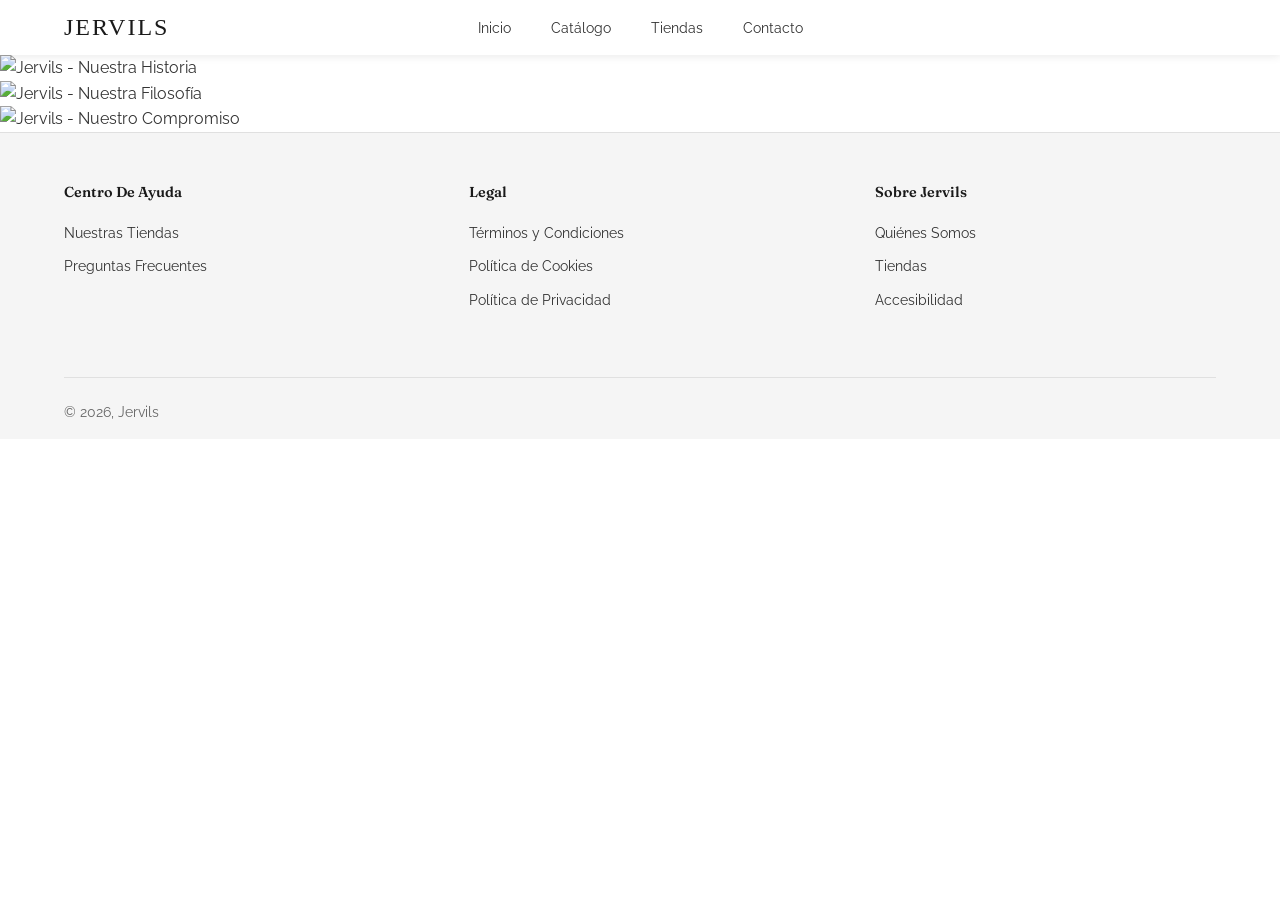
==== about.html @ b6478763 "Add files via upload" ====
<!DOCTYPE html>
<html lang="es">
<head>
    <meta charset="UTF-8">
    <meta name="viewport" content="width=device-width, initial-scale=1.0">
    <meta name="description" content="Conoce Jervils - Nuestra historia en imágenes">
    <title>Quiénes Somos | Jervils</title>
    
    <!-- Google Fonts -->
    <link rel="preconnect" href="https://fonts.googleapis.com">
    <link rel="preconnect" href="https://fonts.gstatic.com" crossorigin>
    <link href="https://fonts.googleapis.com/css2?family=Fraunces:ital,opsz,wght@0,9..144,100..900;1,9..144,100..900&family=Raleway:ital,wght@0,100..900;1,100..900&display=swap" rel="stylesheet">
    
    <!-- Font Awesome -->
    <link rel="stylesheet" href="https://cdnjs.cloudflare.com/ajax/libs/font-awesome/6.4.0/css/all.min.css">
    
    <!-- CSS -->
    <link rel="stylesheet" href="styles.css">
</head>
<body>
    <!-- HEADER -->
    <header class="header" id="header">
        <nav class="nav container">
            <div class="nav__logo">
                <a href="index.html">JERVILS</a>
            </div>

            <div class="nav__menu" id="nav-menu">
                <ul class="nav__list">
                    <li class="nav__item">
                        <a href="index.html" class="nav__link">Inicio</a>
                    </li>
                    <li class="nav__item">
                        <a href="catalogo.html" class="nav__link">Catálogo</a>
                    </li>
                    <li class="nav__item">
                        <a href="tiendas.html" class="nav__link">Tiendas</a>
                    </li>
                    <li class="nav__item">
                        <a href="index.html#contacto" class="nav__link">Contacto</a>
                    </li>
                </ul>
                
                <button class="nav__close" id="nav-close" aria-label="Cerrar menú">
                    <i class="fa-solid fa-x"></i>
                </button>
            </div>
            
            <button class="nav__toggle" id="nav-toggle" aria-label="Abrir menú">
               <i class="fa-solid fa-bars"></i>
            </button>
        </nav>
    </header>

    <main class="about-main">
    <!-- IMAGEN 1 -->
    <section class="about-image-section">
        <img src="images/CC1seccion1.png" alt="Jervils - Nuestra Historia" class="about-image">
    </section>

    <!-- IMAGEN 2 -->
    <section class="about-image-section">
        <img src="images/CC2seccion2.png" alt="Jervils - Nuestra Filosofía" class="about-image">
    </section>

    <!-- IMAGEN 3 -->
    <section class="about-image-section">
        <img src="images/CC3seccion3.png" alt="Jervils - Nuestro Compromiso" class="about-image">
    </section>
</main>

    <!-- FOOTER -->
    <footer class="footer">
        <div class="container">
            <div class="footer__content">
                <!-- Columna 1: Centro de Ayuda -->
                <nav class="footer__section" aria-label="Centro de Ayuda">
                    <h4 class="footer__title">Centro de Ayuda</h4>
                    <ul class="footer__links">
                        <li><a href="tiendas.html">Nuestras Tiendas</a></li>
                        <li><a href="faq.html">Preguntas Frecuentes</a></li>
                    </ul>
                </nav>
                
                <!-- Columna 2: Legal -->
                <nav class="footer__section" aria-label="Legal">
                    <h4 class="footer__title">Legal</h4>
                    <ul class="footer__links">
                        <li><a href="#">Términos y Condiciones</a></li>
                        <li><a href="#">Política de Cookies</a></li>
                        <li><a href="#">Política de Privacidad</a></li>
                    </ul>
                </nav>
                
                <!-- Columna 3: Sobre Jervils -->
                <nav class="footer__section" aria-label="Sobre Jervils">
                    <h4 class="footer__title">Sobre Jervils</h4>
                    <ul class="footer__links">
                        <li><a href="about.html">Quiénes Somos</a></li>
                        <li><a href="tiendas.html">Tiendas</a></li>
                        <li><a href="#">Accesibilidad</a></li>
                    </ul>
                </nav>
            </div>
            
            <!-- Footer Bottom -->
            <div class="footer__bottom">
                <div class="footer__bottom-right">
                    <p>&copy; <time datetime="2026">2026</time>, Jervils</p>
                </div>
            </div>
        </div>
    </footer>

    <a href="#header" class="scroll-top" id="scroll-top" aria-label="Volver arriba">
        <i class="fas fa-arrow-up"></i>
    </a>

    <script src="script.js"></script>
</body>
</html>
---- styles.css ----
/* ========== VARIABLES CSS ========== */
:root {
    /* Colores principales */
    --primary-color: #1a1a1a;
    --secondary-color: #2c5f7d;
    --accent-color: #d4a574;
    --text-color: #333333;
    --text-light: #666666;
    --bg-color: #ffffff;
    --bg-light: #f8f8f8;
    --border-color: #e0e0e0;
    
    /* Tipografía */
    --font-display: 'Fraunces', serif;
    --font-body: 'Raleway', sans-serif;
    
    /* Tamaños de fuente */
    --h1-size: 4rem;
    --h2-size: 2.5rem;
    --h3-size: 1.5rem;
    --normal-size: 1rem;
    --small-size: 0.875rem;
    
    /* Espaciados */
    --header-height: 55px;
    --section-padding: 5rem 0;
    
    /* Sombras */
    --shadow-sm: 0 2px 8px rgba(0, 0, 0, 0.08);
    --shadow-md: 0 4px 20px rgba(0, 0, 0, 0.12);
    --shadow-lg: 0 8px 30px rgba(0, 0, 0, 0.15);
    
    /* Transiciones */
    --transition: all 0.3s ease;
}

/* ========== RESET & BASE ========== */
/* ========== CONFIGURACIÓN DE FUENTES ========== */

/* Configuración base para texto del cuerpo - Raleway */
body {
    font-family: "Raleway", sans-serif;
    font-optical-sizing: auto;
    font-weight: 400;
    font-style: normal;
}

/* Configuración para títulos - Fraunces */
h1, h2, h3, h4, h5, h6,
.hero__title,
.section__title,
.product__name,
.footer__title,
.stores-new__title {
    font-family: "Fraunces", serif;
    font-optical-sizing: auto;
    font-weight: 600;
    font-style: normal;
    font-variation-settings:
        "SOFT" 0,
        "WONK" 0;
}

.nav__link {
    font-family: "Raleway", sans-serif !important;
    font-weight: 500;
}

/* Excepción: Logo mantiene fuente original */
.nav__logo,
.nav__logo a {
    font-family: 'Crimson Pro', serif !important;
}

* {
    margin: 0;
    padding: 0;
    box-sizing: border-box;
}

html {
    scroll-behavior: smooth;
}

body {
    font-family: var(--font-body);
    font-size: var(--normal-size);
    color: var(--text-color);
    background-color: var(--bg-color);
    line-height: 1.6;
}

a {
    text-decoration: none;
    color: inherit;
}

img {
    max-width: 100%;
    height: auto;
    display: block;
}

ul {
    list-style: none;
}

/* ========== UTILITIES ========== */
.container {
    max-width: 1200px;
    margin: 0 auto;
    padding: 0 1.5rem;
}

.section__header {
    text-align: center;
    margin-bottom: 3rem;
}

.section__title {
    font-family: var(--font-display);
    font-size: var(--h2-size);
    font-weight: 600;
    color: var(--primary-color);
    margin-bottom: 1rem;
    letter-spacing: 1px;
}

.section__subtitle {
    font-size: 1.1rem;
    color: var(--text-light);
    font-weight: 300;
}

/* ========== HEADER ========== */
.header {
    position: relative;
    top: 0;
    left: 0;
    width: 100%;
    background-color: rgba(255, 255, 255, 0.98);
    backdrop-filter: blur(10px);
    box-shadow: var(--shadow-sm);
    z-index: 100;
    transition: var(--transition);
    height: 55px;
}

.nav {
    height: 55px;
    display: grid;  /* CAMBIA de flex a grid */
    grid-template-columns: 1fr auto 1fr;  /* AGREGA ESTO */
    align-items: center;
}

.nav__logo a {
    font-family: var(--font-display);
    font-size: 1.5rem;  /* REDUCE el tamaño */
    font-weight: 400;  /* CAMBIA de 700 a 400 (más delgado) */
    color: var(--primary-color);
    letter-spacing: 2px;  /* REDUCE de 3px a 2px */
    transition: var(--transition);
}

.nav__logo a:hover {
    color: var(--secondary-color);
}

.nav__list {
    display: flex;
    gap: 2.5rem;  /* O 2rem para más compacto */
    align-items: center;
    justify-content: center;  /* AGREGA ESTO */
}

.nav__link {
    font-family: 'Helvetica Neue', Arial, sans-serif;  /* Fuente similar a FARM Rio */
    font-size: 0.9rem;
    font-weight: 400;  /* CAMBIA de 500 a 400 */
    color: var(--text-color);
    text-transform: none;  /* ELIMINA las mayúsculas */
    letter-spacing: 0;  /* ELIMINA el espaciado */
    transition: var(--transition);
    position: relative;
}

.nav__link::after {
    content: '';
    position: absolute;
    bottom: -5px;
    left: 0;
    width: 0;
    height: 2px;
    background-color: var(--secondary-color);
    transition: var(--transition);
}

.nav__link:hover {
    color: var(--secondary-color);
}

.nav__link:hover::after {
    width: 100%;
}

.nav__toggle,
.nav__close {
    display: none;
    font-size: 1.5rem;
    cursor: pointer;
    color: var(--primary-color);
}

/* ========== HERO SECTIONS ========== */
.hero {
    position: relative;
    min-height: 800px;
    display: flex;
    align-items: center;
    justify-content: center;
    overflow: hidden;
}

/* Imagen de fondo */
.hero__image {
    position: absolute;
    top: 0;
    left: 0;
    width: 100%;
    height: 100%;
    object-fit: cover; /* Sirve para cubrir todo el contenedor, se adapata a cualquier tipo de pantalla*/
}

/* Overlay oscuro sobre la imagen--eliminado */

.hero__container {
    position: relative;
    z-index: 2;
}

.hero__content {
    text-align: center;
    color: white;
    max-width: 700px;
    margin: 0 auto;
}

.hero__title {
    font-family: var(--font-display);
    font-size: var(--h1-size);
    font-weight: 700;
    margin-bottom: 1.5rem;
    line-height: 1.2;
    letter-spacing: 2px;
    animation: fadeInUp 0.8s ease;
}

.hero__description {
    font-size: 1.25rem;
    margin-bottom: 2.5rem;
    line-height: 1.8;
    font-weight: 300;
    animation: fadeInUp 0.8s ease 0.2s both;
}

.hero__button {
    display: inline-block;
    padding: 1rem 3rem;
    background-color: white;
    color: var(--primary-color);
    border-radius: 50px;
    font-weight: 600;
    text-transform: uppercase;
    letter-spacing: 1px;
    transition: var(--transition);
    animation: fadeInUp 0.8s ease 0.4s both;
}

.hero__button:hover {
    background-color: var(--accent-color);
    color: white;
    transform: translateY(-3px);
    box-shadow: var(--shadow-lg);
}

/* ========== HERO SECTION CON 3 COLUMNAS ========== */
.hero-columns {
    padding: 3rem 0;
    background-color: var(--bg-light);
}

.hero-columns__container {
    display: grid;
    grid-template-columns: repeat(3, 1fr);
    gap: 1rem;
    max-width: 100%;
    padding: 0 1rem;
    margin: 0 auto;
}

.hero-columns__item {
    position: relative;
    height: 500px;
    overflow: hidden;
    border-radius: 0;
    cursor: pointer;
    transition: var(--transition);
}

.hero-columns__item:hover {
    transform: translateY(-5px);
    box-shadow: var(--shadow-lg);
}

.hero-columns__bg {
    width: 100%;
    height: 100%;
    object-fit: cover;
    transition: transform 0.5s ease;
}

.hero-columns__item:hover .hero-columns__bg {
    transform: scale(1.05);
}

.hero-columns__overlay {
    position: absolute;
    top: 0;
    left: 0;
    right: 0;
    bottom: 0;
    background: rgba(0, 0, 0, 0.3);
    transition: var(--transition);
}

.hero-columns__item:hover .hero-columns__overlay {
    background: rgba(0, 0, 0, 0.4);
}

.hero-columns__content {
    position: absolute;
    bottom: 2rem;
    left: 2rem;
    right: 2rem;
    z-index: 2;
    text-align: left;
}

.hero-columns__title {
    font-family: var(--font-display);
    font-size: 2.5rem;
    font-weight: 600;
    color: white;
    margin-bottom: 1.5rem;
    line-height: 1.2;
    text-shadow: 0 2px 10px rgba(0, 0, 0, 0.3);
}

.hero-columns__button {
    display: inline-block;
    padding: 0.75rem 2rem;
    background-color: white;
    color: var(--primary-color);
    border: none;
    border-radius: 0;
    font-weight: 600;
    font-size: 0.9rem;
    text-transform: capitalize;
    transition: var(--transition);
}

.hero-columns__button:hover {
    background-color: var(--accent-color);
    color: white;
}

/* Responsive para Hero Columns */
@media screen and (max-width: 968px) {
    .hero-columns__container {
        grid-template-columns: 1fr;
        gap: 1.5rem;
    }
    
    .hero-columns__item {
        height: 400px;
    }
    
    .hero-columns__title {
        font-size: 2rem;
    }
}
/* ========== CATÁLOGO ========== */
.catalog {
    padding-top: 3rem;
    background-color: var(--bg-light);
}
.catalog .container {
    max-width: 100%;  /* AGREGA ESTO */
    padding: 0 1rem 1rem;  /* AGREGA ESTO - ajusta el margen lateral */
}
.catalog__grid {
    display: grid;
    grid-template-columns: repeat(4, 1fr);
    gap: 1rem;  /* Espacio entre productos - ajusta según necesites */
    max-width: none;  /* Sin límite de ancho */
    margin: 0 auto;
}

.product__card {
    background-color: white;
    border-radius: 8px;
    overflow: hidden;
    transition: var(--transition);
    cursor: pointer;
}

.product__card:hover {
    transform: translateY(-10px);
    box-shadow: var(--shadow-lg);
}

.product__image {
    width: 100%;
    height: auto;
    min-height: 480px;
    overflow: hidden;
    position: relative;
    background-color: var(--bg-light);
}


.product__image img {
    width: 100%;
    height: 100%;
    object-fit: cover;
    transition: var(--transition);
}

.product__card:hover .product__image img {
    transform: scale(1.1);
}

.product__info {
    padding: 1.5rem;
    text-align: center;
    background-color: white;  /* AGREGA ESTO */
}

.product__name {
    font-family: var(--font-display);
    font-size: var(--h3-size);
    font-weight: 600;
    margin-bottom: 0.5rem;
    color: var(--primary-color);
}

.product__price {
    font-size: 1.1rem;
    font-weight: 600;
    color: var(--secondary-color);
}

/* ========== TIENDAS ========== */
.stores {
    padding: var(--section-padding);
    background-color: white;
}

.stores__content {
    display: grid;
    grid-template-columns: 1fr 1fr;
    gap: 3rem;
    align-items: start;
}

.stores__info {
    display: flex;
    flex-direction: column;
    gap: 2rem;
}

.store__card {
    display: flex;
    gap: 1.5rem;
    padding: 2rem;
    background-color: var(--bg-light);
    border-radius: 12px;
    transition: var(--transition);
}

.store__card:hover {
    box-shadow: var(--shadow-md);
    transform: translateX(5px);
}

.store__icon {
    flex-shrink: 0;
    width: 50px;
    height: 50px;
    background-color: var(--secondary-color);
    color: white;
    border-radius: 50%;
    display: flex;
    align-items: center;
    justify-content: center;
    font-size: 1.5rem;
}

.store__details {
    flex: 1;
}

.store__name {
    font-family: var(--font-display);
    font-size: 1.4rem;
    font-weight: 600;
    margin-bottom: 1rem;
    color: var(--primary-color);
}

.store__address {
    margin-bottom: 1rem;
    color: var(--text-light);
    line-height: 1.8;
}

.store__hours {
    color: var(--text-color);
    line-height: 1.8;
}

.store__hours strong {
    color: var(--primary-color);
}

.stores__map {
    position: sticky;
    top: 100px;
}

.map {
    width: 100%;
    height: 500px;
    border-radius: 12px;
    overflow: hidden;
    box-shadow: var(--shadow-md);
}

.map__placeholder {
    width: 100%;
    height: 100%;
    background-color: var(--bg-light);
    display: flex;
    flex-direction: column;
    align-items: center;
    justify-content: center;
    color: var(--text-light);
    gap: 1rem;
}

.map__placeholder i {
    font-size: 4rem;
    opacity: 0.3;
}

/* ========== CONTACTO ========== */
.contact {
    padding: 4rem 0;
    background-color: white;
    border-top: 1px solid #e0e0e0;
}

.contact__simple {
    display: flex;
    justify-content: space-between;
    align-items: center;
    gap: 3rem;
}

.contact__info h2 {
    font-family: var(--font-display);
    font-size: 2rem;
    margin-bottom: 0.5rem;
    color: var(--primary-color);
}

.contact__info p {
    color: var(--text-light);
    font-size: 1rem;
}

.contact__actions {
    display: flex;
    gap: 1rem;
}

.contact__link {
    display: inline-flex;
    align-items: center;
    gap: 0.5rem;
    padding: 0.75rem 1.5rem;
    background-color: white;
    color: var(--primary-color);
    border: 2px solid var(--primary-color);
    border-radius: 4px;
    font-weight: 600;
    font-size: 0.9rem;
    transition: var(--transition);
}

.contact__link:hover {
    background-color: var(--primary-color);
    color: white;
}

.contact__link i {
    font-size: 1.1rem;
}

@media screen and (max-width: 968px) {
    .contact__simple {
        flex-direction: column;
        text-align: center;
    }
    
    .contact__actions {
        flex-direction: column;
        width: 100%;
    }
    
    .contact__link {
        width: 100%;
        justify-content: center;
    }
}

/* ========== FOOTER ========== */
.footer {
    background-color: #f5f5f5;
    color: var(--text-color);
    padding: 3rem 0 1rem;
    border-top: 1px solid #e0e0e0;
}

.footer__content {
    display: grid;
    grid-template-columns: repeat(3, 1fr);
    gap: 4rem;
    margin-bottom: 2rem;
    padding-bottom: 2rem;
}

.footer__title {
    font-size: 0.9rem;
    font-weight: 600;
    margin-bottom: 1rem;
    color: var(--primary-color);
    text-transform: capitalize;
}

.footer__links {
    display: flex;
    flex-direction: column;
    gap: 0.5rem;
}

.footer__links a {
    color: var(--text-color);
    font-size: 0.9rem;
    transition: var(--transition);
}

.footer__links a:hover {
    color: var(--secondary-color);
}

/* Sección destacada */
.footer__highlight {
    display: flex;
    align-items: flex-start;
    gap: 1rem;
}

.footer__badge {
    flex-shrink: 0;
    width: 50px;
    height: 50px;
    background-color: white;
    border: 2px solid var(--primary-color);
    border-radius: 50%;
    display: flex;
    align-items: center;
    justify-content: center;
    font-size: 1.5rem;
    color: var(--primary-color);
}

.footer__highlight-text {
    font-size: 0.85rem;
    line-height: 1.6;
}

.footer__highlight-text strong {
    display: block;
    margin-bottom: 0.25rem;
    color: var(--primary-color);
}

.footer__highlight-text a {
    color: var(--text-color);
    text-decoration: underline;
    transition: var(--transition);
}

.footer__highlight-text a:hover {
    color: var(--secondary-color);
}

/* Redes sociales */
.footer__social {
    display: flex;
    gap: 0.75rem;
}

.footer__social-link {
    width: 35px;
    height: 35px;
    background-color: white;
    border: 1px solid #e0e0e0;
    border-radius: 50%;
    display: flex;
    align-items: center;
    justify-content: center;
    transition: var(--transition);
    color: var(--text-color);
}

.footer__social-link:hover {
    background-color: var(--primary-color);
    color: white;
    border-color: var(--primary-color);
}

.footer__social-link i {
    font-size: 1rem;
}

/* Footer bottom */
.footer__bottom {
    display: flex;
    justify-content: space-between;
    align-items: center;
    padding-top: 1.5rem;
    border-top: 1px solid #e0e0e0;
    font-size: 0.85rem;
    color: var(--text-light);
}

.footer__bottom-left {
    display: flex;
    gap: 1.5rem;
}

.footer__bottom-left a {
    color: var(--text-light);
    transition: var(--transition);
}

.footer__bottom-left a:hover {
    color: var(--primary-color);
}

.footer__bottom-right p {
    margin: 0;
}

/* Responsive Footer */
@media screen and (max-width: 968px) {
    .footer__content {
        grid-template-columns: repeat(2, 1fr);
        gap: 2rem;
    }
    
    .footer__bottom {
        flex-direction: column;
        gap: 1rem;
        text-align: center;
    }
    
    .footer__bottom-left {
        flex-direction: column;
        gap: 0.5rem;
    }
}

@media screen and (max-width: 576px) {
    .footer__content {
        grid-template-columns: 1fr;
    }
}

/* ========== SCROLL TO TOP ========== */
.scroll-top {
    position: fixed;
    bottom: 2rem;
    right: 2rem;
    width: 50px;
    height: 50px;
    background-color: var(--secondary-color);
    color: white;
    border-radius: 50%;
    display: flex;
    align-items: center;
    justify-content: center;
    box-shadow: var(--shadow-md);
    opacity: 0;
    visibility: hidden;
    transition: var(--transition);
    z-index: 999;
}

.scroll-top.show {
    opacity: 1;
    visibility: visible;
}

.scroll-top:hover {
    background-color: var(--accent-color);
    transform: translateY(-5px);
}

/* ========== ANIMACIONES ========== */
@keyframes fadeInUp {
    from {
        opacity: 0;
        transform: translateY(30px);
    }
    to {
        opacity: 1;
        transform: translateY(0);
    }
}

/* ========== RESPONSIVE ========== */
@media screen and (max-width: 968px) {
    :root {
        --h1-size: 3rem;
        --h2-size: 2rem;
    }
    
    .nav {
        display: flex;
        justify-content: space-between;
        align-items: center;
    }
    
    .nav__menu {
        position: fixed;
        top: 0;
        right: -100%;
        width: 70%;
        height: 100vh;
        background-color: white;
        padding: 4rem 2rem;
        transition: var(--transition);
        box-shadow: var(--shadow-lg);
        z-index: 99999;
    }
    
    .nav__menu.show-menu {
        right: 0;
    }
    
    .nav__list {
        flex-direction: column;
        gap: 2rem;
        position: static;
        transform: none;
        left: auto;
        justify-content: flex-start;
    }
    
    /* BOTONES DEL MENÚ */
    .nav__toggle,
    .nav__close {
        display: flex;
        align-items: center;
        justify-content: center;
        background: none;
        border: none;
        cursor: pointer;
        width: 44px;
        height: 44px;
        padding: 0;
        color: var(--primary-color);
        font-size: 1.3rem;
        transition: var(--transition);
    }
    
    .nav__toggle {
        z-index: 100000;
    }
    
    /* Ocultar hamburguesa cuando menú abierto */
    .nav__toggle.hide {
        opacity: 0;
        visibility: hidden;
        pointer-events: none;
    }
    
    /* X oculta por defecto */
    .nav__close {
        position: fixed;
        top: 5.5px;
        right: 1.5rem;
        z-index: 100001;
        opacity: 0;
        visibility: hidden;
        pointer-events: none;
        transition: opacity 0.3s ease, visibility 0.3s ease;
    }
    
    /* Mostrar X solo cuando menú abierto */
    .nav__menu.show-menu .nav__close {
        opacity: 1;
        visibility: visible;
        pointer-events: auto;
    }
    
    .nav__toggle:hover,
    .nav__close:hover {
        color: var(--secondary-color);
    }
    
    .stores__content {
        grid-template-columns: 1fr;
    }
    
    .stores__map {
        position: static;
    }
    
    .footer__content {
        grid-template-columns: 1fr;
        gap: 2rem;
    }
}

@media screen and (max-width: 576px) {
    :root {
        --h1-size: 2.5rem;
        --h2-size: 1.75rem;
    }
    
    .hero {
        min-height: 500px;
    }
    
    .catalog__grid {
        grid-template-columns: 1fr;
    }
    
    .contact__methods {
        flex-direction: column;
    }
    
    .contact__button {
        width: 100%;
        justify-content: center;
    }
}
    /* Responsive para catálogo 4 columnas */
@media screen and (max-width: 968px) and (min-width: 577px) {
    .catalog__grid {
        grid-template-columns: repeat(2, 1fr);
    }
}

@media screen and (max-width: 1200px) and (min-width: 969px) {
    .catalog__grid {
        grid-template-columns: repeat(3, 1fr);
    }
}   
/* ========== PÁGINA DE TIENDAS ========== */
.hero-tiendas {
    position: relative;
    min-height: 400px;
    display: flex;
    align-items: center;
    justify-content: center;
}

.hero-tiendas .hero__gradient {
    position: absolute;
    top: 0;
    left: 0;
    width: 100%;
    height: 100%;
    background: linear-gradient(135deg, #2c5f7d 0%, #1a1a1a 100%);
    z-index: 0;
}

.hero-tiendas .hero__container {
    position: relative;
    z-index: 1;
}

.hero-tiendas .hero__content {
    text-align: center;
    color: white;
}

.stores-page {  
    padding: 5rem 0;
}

.stores-page .stores__content {
    gap: 4rem;
}

.store__actions {
    display: flex;
    gap: 1rem;
    margin-top: 1.5rem;
}

.store__button {
    display: inline-flex;
    align-items: center;
    gap: 0.5rem;
    padding: 0.75rem 1.5rem;
    background-color: var(--secondary-color);
    color: white;
    border-radius: 4px;
    font-weight: 500;
    font-size: 0.9rem;
    transition: var(--transition);
}

.store__button:hover {
    background-color: var(--primary-color);
    transform: translateY(-2px);
}

.store__button i {
    font-size: 1.1rem;
}
/* ========== PÁGINA DE CATÁLOGO - FILTROS CORREGIDOS ========== */

.catalog-page {
    padding: 0rem;
}

/* Filtros avanzados */
.catalog__filters-advanced {
    display: flex;
    align-items: center;
    gap: 0;
    padding: 1rem;
    margin-left: 8rem;
}

.filters__label {
    font-weight: 400;
    color: var(--text-color);
    font-size: 0.95rem;
    margin-right: 1.5rem;
}

.filter__group {
    position: relative;
}

.filter__dropdown {
    display: flex;
    align-items: center;
    gap: 0.5rem;
    padding: 0.75rem 1.5rem;
    background-color: white;
    border: 1px solid var(--border-color);
    border-radius: 4px; /* CAMBIADO: Todos tienen border-radius */
    cursor: pointer;
    font-size: 0.9rem;
    color: var(--text-color);
    transition: var(--transition);
    min-width: auto;
    justify-content: space-between;
    font-weight: 400;
    white-space: nowrap;
}

/* Separación entre filtros */
.filter__group + .filter__group {
    margin-left: 1rem; /* Espaciado entre el filtro de Talla y Ordenar por */
}

.filter__dropdown:hover {
    background-color: var(--bg-light);
}

.filter__dropdown.active {
    background-color: white;
    border-color: var(--secondary-color); /* AÑADIDO: Indicador visual cuando está activo */
}

.filter__dropdown i {
    font-size: 0.75rem;
    transition: var(--transition);
    color: var(--text-light);
}

.filter__dropdown.active i {
    transform: rotate(180deg);
}

.filter__dropdown-menu {
    position: absolute;
    top: calc(100% + 5px);
    left: 0;
    background-color: white;
    border: 1px solid var(--border-color);
    border-radius: 4px;
    box-shadow: var(--shadow-md);
    padding: 0.75rem;
    min-width: 180px;
    display: none;
    flex-direction: column;
    gap: 0.5rem;
    z-index: 100;
}

.filter__dropdown.active + .filter__dropdown-menu {
    display: flex;
}

.filter__dropdown-menu label {
    display: flex;
    align-items: center;
    gap: 0.5rem;
    padding: 0.5rem;
    cursor: pointer;
    transition: var(--transition);
    border-radius: 4px;
    font-size: 0.9rem;
}

.filter__dropdown-menu label:hover {
    background-color: var(--bg-light);
}

.filter__dropdown-menu input[type="checkbox"],
.filter__dropdown-menu input[type="radio"] {
    cursor: pointer;
    width: 16px;
    height: 16px;
}

.product__card.hide {
    display: none;
}

/* Responsive filtros avanzados */
@media screen and (max-width: 968px) {
    .catalog__filters-advanced {
        flex-wrap: wrap;
        gap: 1rem;
        margin-left: 1rem; /* REDUCIDO: margen más razonable en tablet */
    }
    
    /* Ya no necesitamos estas reglas porque todos los filtros tienen border completo */
    .filter__group + .filter__group {
        margin-left: 0; /* Resetear el margen en móvil */
    }
}

@media screen and (max-width: 576px) {
    .catalog__filters-advanced {
        flex-direction: column;
        align-items: stretch;
        gap: 0.5rem;
        margin-left: 0; /* ELIMINADO: sin margen en móvil */
        padding: 1rem 1rem;
    }
    
    .filters__label {
        text-align: center;
        margin-right: 0;
        margin-bottom: 0.5rem;
    }
    
    .filter__dropdown-menu {
        width: 100%;
    }
}
/* ========== PÁGINA DE TIENDAS - DISEÑO FINAL CORREGIDO ========== */

.container_2Columns {
    margin: 0 auto;
    padding: 0 1.5rem;
}

.stores-new {
    padding: 2rem 0;
    background-color: var(--bg-light);
}

/* Título que abarca todo el ancho - FUERA del grid */
.stores-new__title {
    font-family: var(--font-display);
    font-size: 2.5rem;
    font-weight: 600;
    color: var(--primary-color);
    margin-bottom: 2rem;
    letter-spacing: 1px;
}

/* Grid de 2 columnas - Ambas empiezan a la misma altura */
.stores-new__grid {
    display: grid;
    grid-template-columns: 1fr 1fr;
    gap: 4rem;
    align-items: start; /* Importante: ambas empiezan arriba */
}

/* ===== COLUMNA IZQUIERDA ===== */
.stores-new__left {
    /* Sin sticky - estático */
    display: flex;
    flex-direction: column;
    gap: 2rem;
}

/* ========== INFORMACIÓN DIRECTA ========== */

.store-info-direct {
    background-color: white;
    border-radius: 8px;
    box-shadow: var(--shadow-md);
    padding: 2rem;
}

.store-info__header {
    display: flex;
    align-items: center;
    gap: 1rem;
    margin-bottom: 2rem;
    padding-bottom: 1.5rem;
    border-bottom: 2px solid var(--border-color);
}

.store-info__header i {
    font-size: 1.5rem;
    color: var(--secondary-color);
    flex-shrink: 0;
}

.store-info__header h3 {
    font-family: var(--font-display);
    font-size: 1.75rem;
    font-weight: 600;
    color: var(--primary-color);
    margin: 0;
    flex-shrink: 0;
}

.store-info__row {
    margin-bottom: 0;
}

.store-info__column {
    display: flex;
    flex-direction: column;
}

.store-info__label {
    font-family: var(--font-body);
    font-size: 0.9rem;
    font-weight: 600;
    color: var(--secondary-color);
    text-transform: uppercase;
    letter-spacing: 0.5px;
    margin-bottom: 0.75rem;
}

.store-info__address {
    font-style: normal;
    font-size: 1rem;
    line-height: 1.8;
    color: var(--text-color);
    margin: 0;
}

/* ========== MAPA ========== */

.store-map {
    margin: 0;
}

.store-map__container {
    width: 100%;
    height: 300px;
    border-radius: 8px;
    overflow: hidden;
    margin-bottom: 1rem;
    box-shadow: var(--shadow-md);
}

.store-map__container iframe {
    width: 100%;
    height: 100%;
    border: none;
}

.store-map__directions {
    display: inline-flex;
    align-items: center;
    gap: 0.5rem;
    padding: 0.75rem 1.5rem;
    background-color: white;
    border: 2px solid var(--secondary-color);
    color: var(--secondary-color);
    border-radius: 50px;
    font-weight: 500;
    transition: var(--transition);
}

.store-map__directions:hover {
    background-color: var(--secondary-color);
    color: white;
    transform: translateY(-2px);
}

/* ===== COLUMNA DERECHA ===== */
.stores-new__right {
    /* Sin sticky - estático */
    /* Altura automática para igualar con la izquierda */
}

.stores-new__image-container {
    position: relative;
    border-radius: 12px;
    overflow: hidden;
    box-shadow: var(--shadow-lg);
    /* CLAVE: Calcula la altura total de la columna izquierda */
    /* Tarjeta blanca + gap + mapa = altura aprox */
    height: 100%;
    min-height: 600px; /* Ajusta según necesites */
}

.stores-new__image {
    width: 100%;
    height: 100%;
    object-fit: cover;
    transition: transform 0.5s ease;
}

.stores-new__image-container:hover .stores-new__image {
    transform: scale(1.05);
}

.stores-new__image-overlay {
    position: absolute;
    bottom: 0;
    left: 0;
    right: 0;
    background: linear-gradient(to top, rgba(0,0,0,0.7) 0%, transparent 100%);
    padding: 2.5rem;
    opacity: 1;
    transition: var(--transition);
}

.stores-new__image-text h3 {
    font-family: var(--font-display);
    font-size: 2rem;
    font-weight: 600;
    color: white;
    margin-bottom: 0.5rem;
}

.stores-new__image-text p {
    color: rgba(255, 255, 255, 0.9);
    font-size: 1.1rem;
}

/* ========== RESPONSIVE ========== */

/* Tablet */
@media screen and (max-width: 968px) {
    .stores-new__grid {
        grid-template-columns: 1fr;
        gap: 3rem;
    }

    .stores-new__title {
        font-size: 2rem;
    }

    .stores-new__image-container {
        height: 400px;
        min-height: auto;
    }
}

/* Móvil */
@media screen and (max-width: 576px) {
    .stores-new {
        padding: 3rem 0;
    }

    .stores-new__title {
        font-size: 1.75rem;
        margin-bottom: 1.5rem;
    }

    .store-info-direct {
        padding: 1.5rem;
    }

    .store-info__header {
        flex-direction: row;
        align-items: center;
        gap: 0.75rem;
        margin-bottom: 1.5rem;
        padding-bottom: 1rem;
    }

    .store-info__header i {
        font-size: 1.25rem;
    }

    .store-info__header h3 {
        font-size: 1.25rem;
    }

    .store-map__container {
        height: 250px;
    }

    .stores-new__image-container {
        height: 300px;
    }

    .stores-new__image-text h3 {
        font-size: 1.5rem;
    }

    
}
/* ========== PÁGINA DE FAQ - PREGUNTAS FRECUENTES ========== */

/* Hero simple - Solo texto, sin imagen */
.faq-hero {
    padding: 4rem 0 2rem 0;
    margin-top: 80px;
}

.faq-hero__content {
    text-align: center;
    max-width: 700px;
    margin: 0 auto;
}

.faq-hero__title {
    font-family: var(--font-display);
    font-size: 3rem;
    font-weight: 700;
    color: var(--primary-color);
    margin-bottom: 1rem;
}

.faq-hero__description {
    font-family: var(--font-body);
    font-size: 1.2rem;
    color: var(--text-color);
    font-weight: 400;
}

/* Sección FAQ */
.faq {
    padding: 4rem 0;
    background-color: white;
}

.faq__container {
    max-width: 800px;
    margin: 0 auto;
}

/* Item de FAQ */
.faq__item {
    background-color: white;
    border: 1px solid var(--border-color);
    border-radius: 8px;
    margin-bottom: 1.5rem;
    overflow: hidden;
    transition: var(--transition);
}

.faq__item:hover {
    border-color: var(--secondary-color);
    box-shadow: var(--shadow-sm);
}

.faq__item.active {
    border-color: var(--secondary-color);
    box-shadow: var(--shadow-md);
}

/* Pregunta (botón) */
.faq__question {
    width: 100%;
    padding: 1.5rem 2rem;
    background-color: white;
    border: none;
    display: flex;
    justify-content: space-between;
    align-items: center;
    cursor: pointer;
    transition: var(--transition);
    text-align: left;
}

.faq__question:hover {
    background-color: var(--bg-light);
}

.faq__question span {
    font-family: var(--font-display);
    font-size: 1.1rem;
    font-weight: 600;
    color: var(--primary-color);
    padding-right: 1rem;
}

/* Icono de la pregunta */
.faq__icon {
    font-size: 1rem;
    color: var(--secondary-color);
    transition: transform 0.3s ease;
    flex-shrink: 0;
}

/* Respuesta */
.faq__answer {
    max-height: 0;
    overflow: hidden;
    transition: max-height 0.4s ease;
    background-color: white;
}

.faq__answer p {
    padding: 0 2rem 1.5rem 2rem;
    color: var(--text-color);
    line-height: 1.8;
    margin: 0;
    font-family: var(--font-body);
}

.faq__answer ul {
    padding: 0 2rem 1.5rem 4rem;
    margin: 0;
}

.faq__answer li {
    color: var(--text-color);
    line-height: 1.8;
    margin-bottom: 0.5rem;
    font-family: var(--font-body);
}

.faq__answer strong {
    color: var(--primary-color);
    font-weight: 600;
}

/* CTA al final */
.faq__cta {
    background-color: var(--bg-light);
    border-radius: 8px;
    padding: 3rem 2rem;
    text-align: center;
    margin-top: 3rem;
    border: 1px solid var(--border-color);
}

.faq__cta h3 {
    font-family: var(--font-display);
    font-size: 2rem;
    color: var(--primary-color);
    margin-bottom: 1rem;
}

.faq__cta p {
    color: var(--text-color);
    font-size: 1.1rem;
    margin-bottom: 2rem;
    font-family: var(--font-body);
}

.faq__button {
    display: inline-flex;
    align-items: center;
    gap: 0.75rem;
    padding: 1rem 2.5rem;
    background-color: var(--secondary-color);
    color: white;
    border-radius: 50px;
    font-weight: 600;
    font-size: 1rem;
    transition: var(--transition);
    box-shadow: var(--shadow-sm);
    font-family: var(--font-body);
}

.faq__button:hover {
    background-color: var(--primary-color);
    transform: translateY(-2px);
    box-shadow: var(--shadow-md);
}

.faq__button i {
    font-size: 1.1rem;
}

/* ========== RESPONSIVE ========== */

/* Tablet */
@media screen and (max-width: 768px) {
    .faq-hero {
        padding: 3rem 0 1.5rem 0;
    }

    .faq-hero__title {
        font-size: 2.5rem;
    }

    .faq-hero__description {
        font-size: 1.1rem;
    }

    .faq__question {
        padding: 1.25rem 1.5rem;
    }

    .faq__question span {
        font-size: 1rem;
    }

    .faq__answer p,
    .faq__answer ul {
        padding-left: 1.5rem;
        padding-right: 1.5rem;
    }

    .faq__answer ul {
        padding-left: 3rem;
    }

    .faq__cta {
        padding: 2rem 1.5rem;
    }

    .faq__cta h3 {
        font-size: 1.75rem;
    }
}

/* Móvil */
@media screen and (max-width: 576px) {
    .faq-hero {
        padding: 2.5rem 0 1.5rem 0;
    }

    .faq-hero__title {
        font-size: 2rem;
    }

    .faq-hero__description {
        font-size: 1rem;
    }

    .faq {
        padding: 3rem 0;
    }

    .faq__item {
        margin-bottom: 1rem;
    }

    .faq__question {
        padding: 1rem;
    }

    .faq__question span {
        font-size: 0.95rem;
    }

    .faq__answer p {
        padding: 0 1rem 1rem 1rem;
        font-size: 0.9rem;
    }

    .faq__answer ul {
        padding: 0 1rem 1rem 2.5rem;
        font-size: 0.9rem;
    }

    .faq__cta {
        padding: 2rem 1rem;
    }

    .faq__cta h3 {
        font-size: 1.5rem;
    }

    .faq__cta p {
        font-size: 1rem;
    }

    .faq__button {
        padding: 0.875rem 2rem;
        font-size: 0.95rem;
    }
}
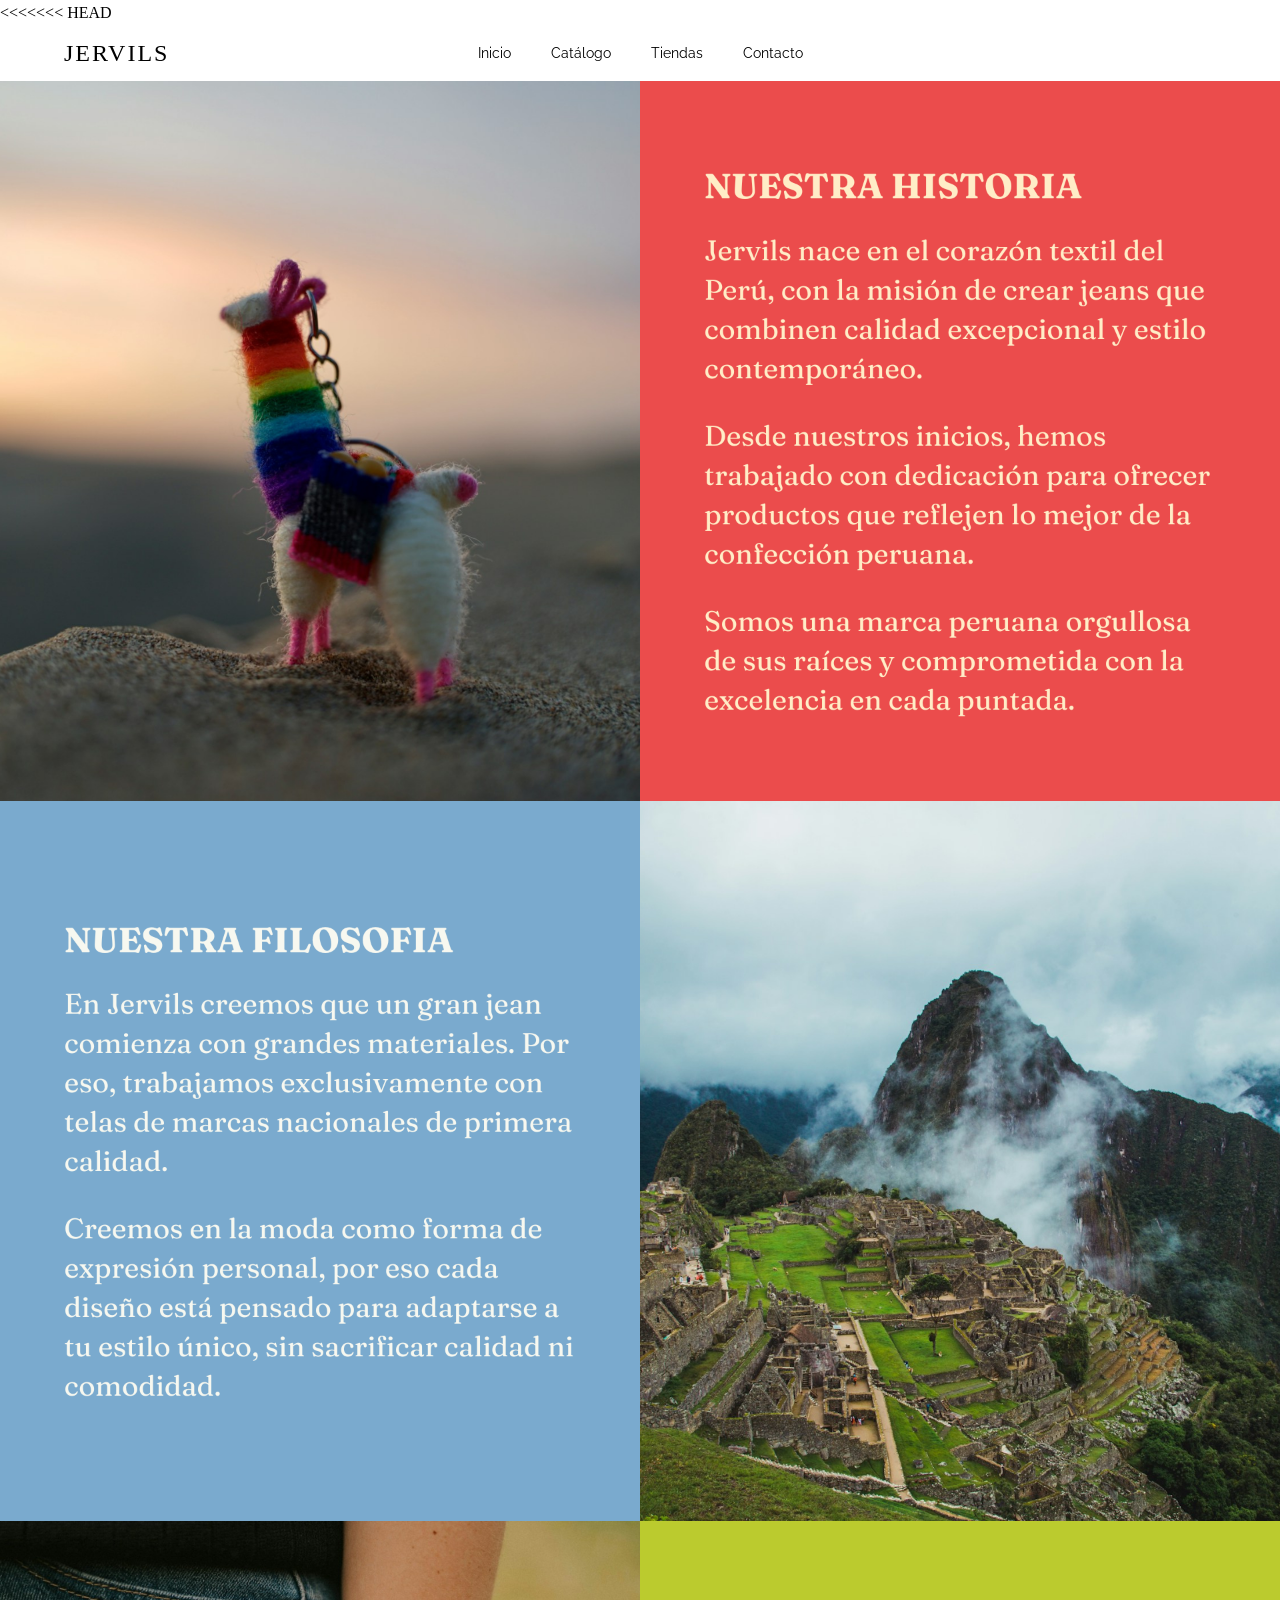
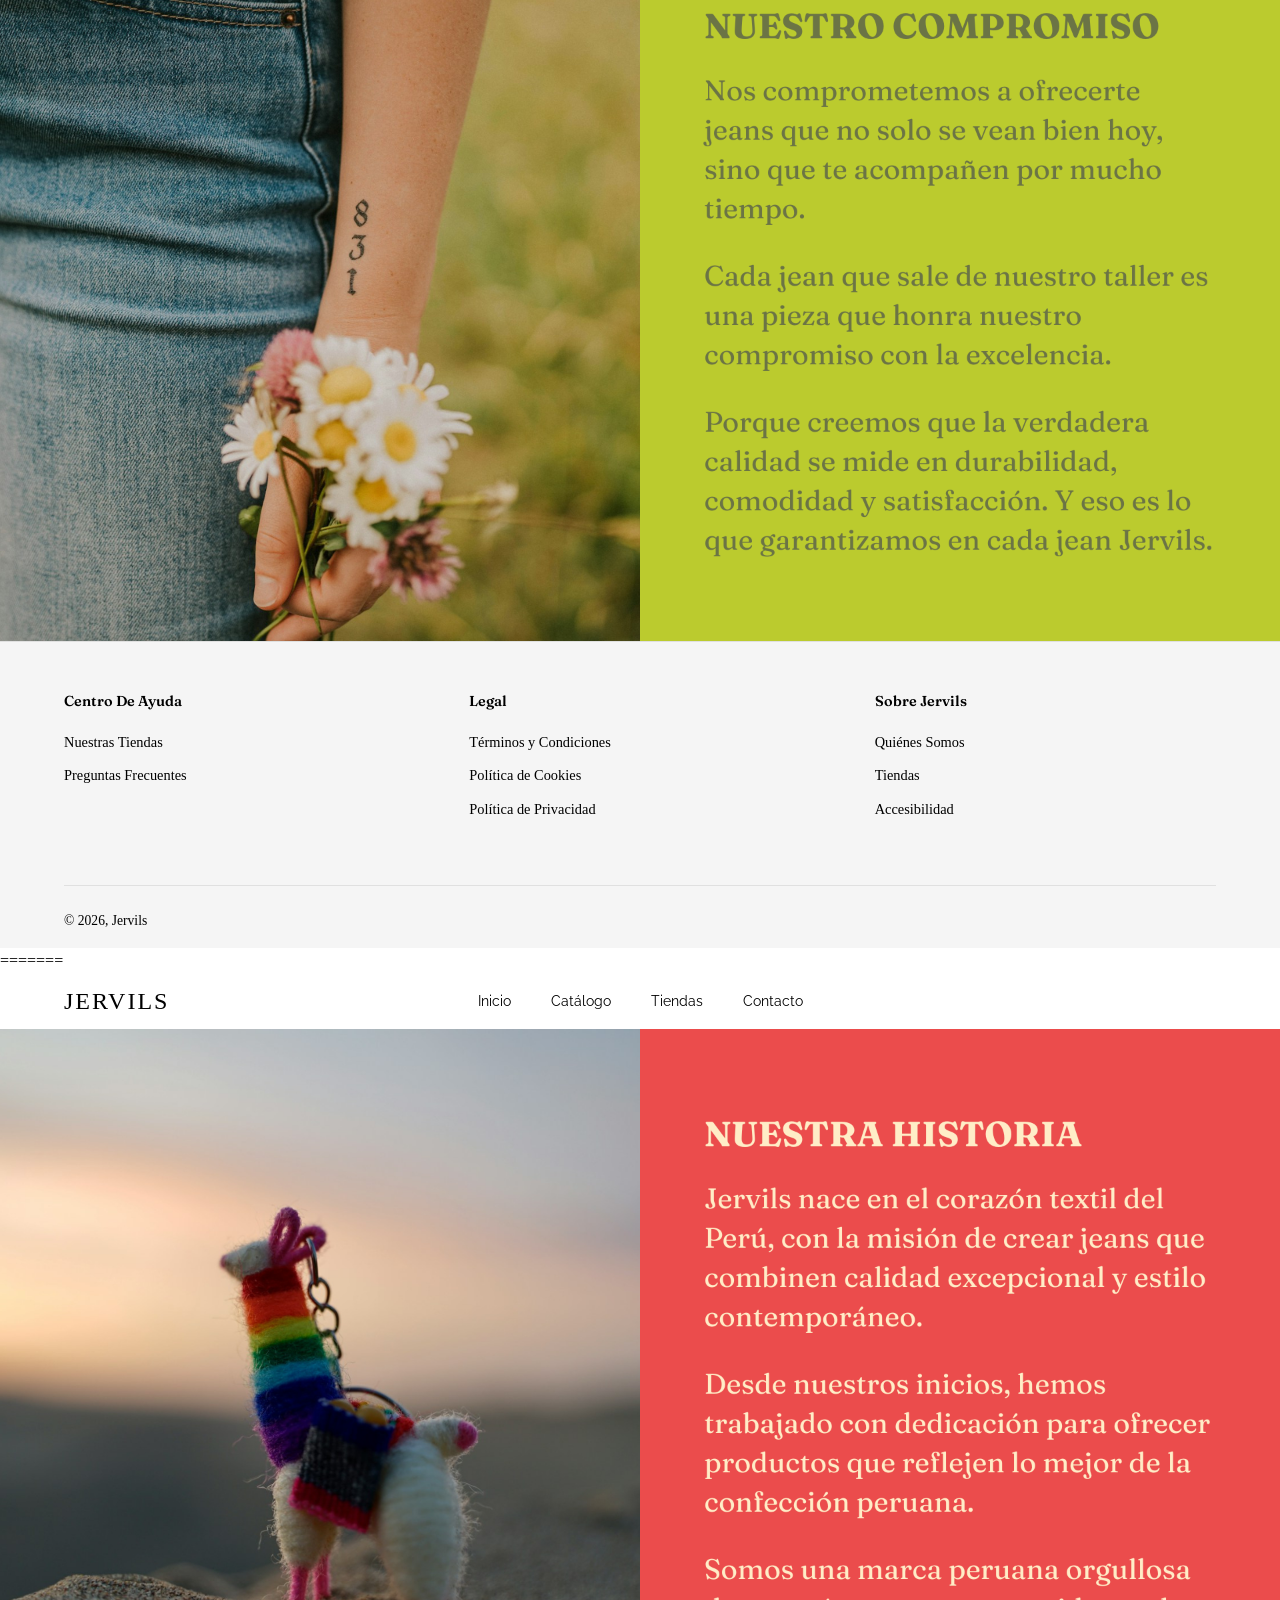
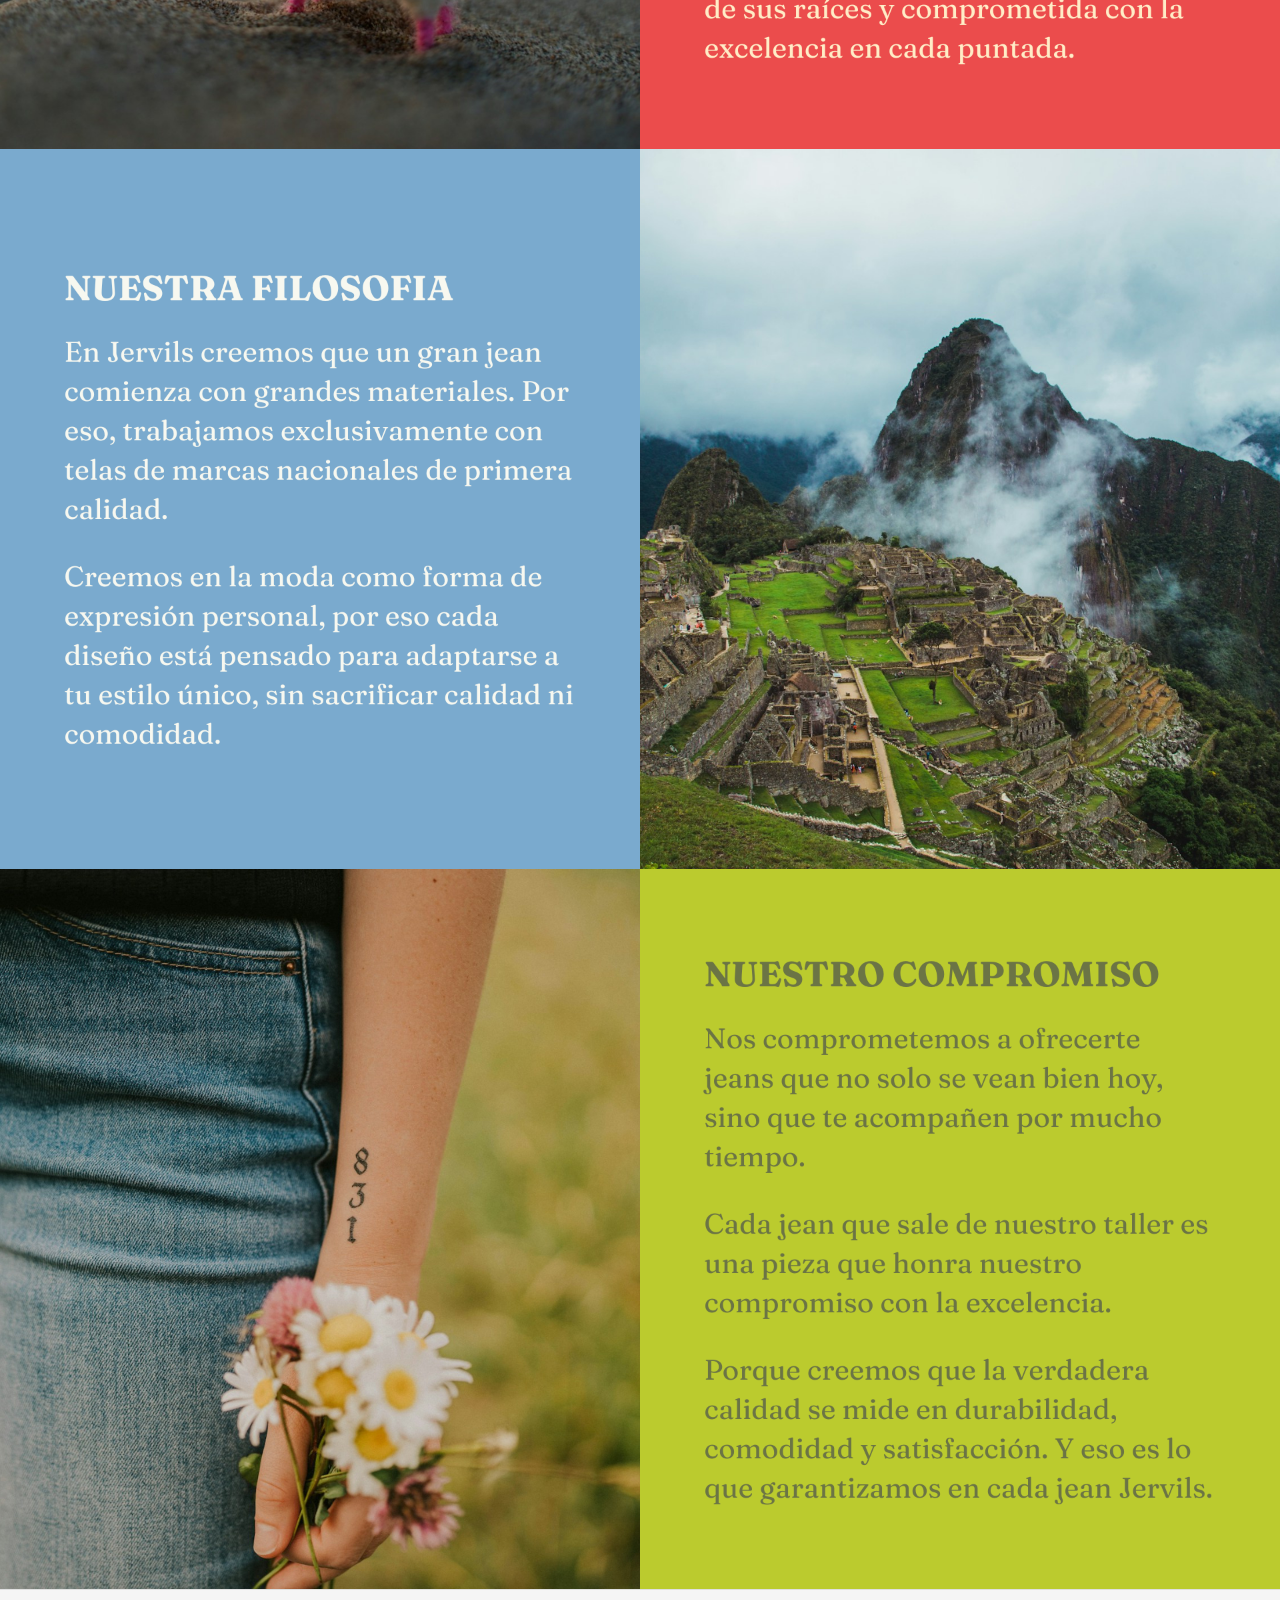
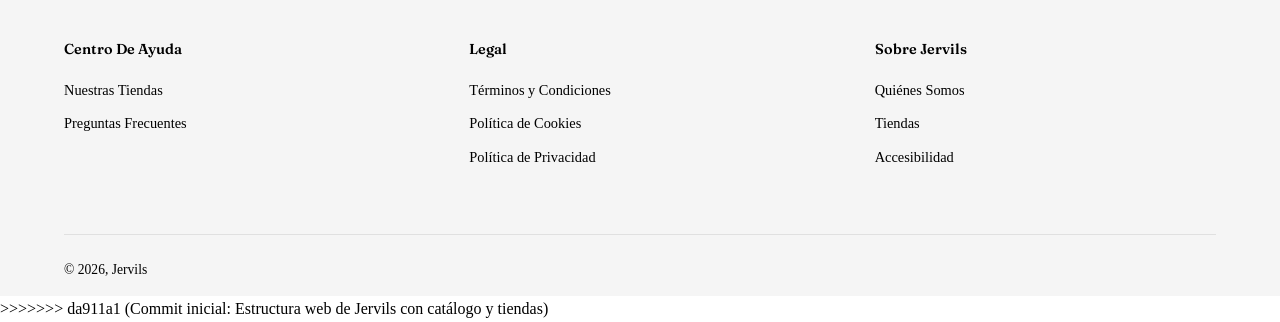
==== commit ac5bb39c: "Commit inicial: Estructura web de Jervils con catálogo y tiendas" ====
--- a/about.html
+++ b/about.html
@@ -1,3 +1,4 @@
+<<<<<<< HEAD
 <!DOCTYPE html>
 <html lang="es">
 <head>
@@ -118,4 +119,130 @@
 
     <script src="script.js"></script>
 </body>
+=======
+<!DOCTYPE html>
+<html lang="es">
+<head>
+    <meta charset="UTF-8">
+    <meta name="viewport" content="width=device-width, initial-scale=1.0">
+    <meta name="description" content="Conoce Jervils - Nuestra historia en imágenes">
+    <title>Quiénes Somos | Jervils</title>
+    
+    <!-- Google Fonts -->
+    <link rel="preconnect" href="https://fonts.googleapis.com">
+    <link rel="preconnect" href="https://fonts.gstatic.com" crossorigin>
+    <link href="https://fonts.googleapis.com/css2?family=Fraunces:ital,opsz,wght@0,9..144,100..900;1,9..144,100..900&family=Raleway:ital,wght@0,100..900;1,100..900&display=swap" rel="stylesheet">
+    
+    <!-- Font Awesome -->
+    <link rel="stylesheet" href="https://cdnjs.cloudflare.com/ajax/libs/font-awesome/6.4.0/css/all.min.css">
+    
+    <!-- CSS -->
+    <link rel="stylesheet" href="styles.css">
+</head>
+<body>
+    <a href="#main" class="skip-link">Ir al contenido principal</a>
+
+    <!-- HEADER -->
+    <header class="header" id="header">
+        <nav class="nav container" aria-label="Navegación principal">
+            <div class="nav__logo">
+                <a href="index.html">JERVILS</a>
+            </div>
+
+            <div class="nav__menu" id="nav-menu">
+                <ul class="nav__list">
+                    <li class="nav__item">
+                        <a href="index.html" class="nav__link">Inicio</a>
+                    </li>
+                    <li class="nav__item">
+                        <a href="catalogo.html" class="nav__link">Catálogo</a>
+                    </li>
+                    <li class="nav__item">
+                        <a href="tiendas.html" class="nav__link">Tiendas</a>
+                    </li>
+                    <li class="nav__item">
+                        <a href="index.html#contacto" class="nav__link">Contacto</a>
+                    </li>
+                </ul>
+                
+                <button class="nav__close" id="nav-close" aria-label="Cerrar menú">
+                    <i class="fa-solid fa-x"></i>
+                </button>
+            </div>
+            
+            <button class="nav__toggle" id="nav-toggle" aria-label="Abrir menú">
+               <i class="fa-solid fa-bars"></i>
+            </button>
+        </nav>
+    </header>
+
+    <main id="main" class="about-main">
+        <h1 class="visually-hidden">Quiénes Somos - Jervils</h1>
+
+        <!-- IMAGEN 1 -->
+        <div class="about-image-section">
+            <img src="images/CC1seccion1.png" alt="Jervils - Nuestra Historia" class="about-image">
+        </div>
+
+        <!-- IMAGEN 2 -->
+        <div class="about-image-section">
+            <img src="images/CC2seccion2.png" alt="Jervils - Nuestra Filosofía" class="about-image">
+        </div>
+
+        <!-- IMAGEN 3 -->
+        <div class="about-image-section">
+            <img src="images/CC3seccion3.png" alt="Jervils - Nuestro Compromiso" class="about-image">
+        </div>
+    </main>
+
+    <!-- FOOTER -->
+    <footer class="footer">
+        <div class="container">
+            <div class="footer__content">
+                <!-- Columna 1: Centro de Ayuda -->
+                <nav class="footer__section" aria-label="Centro de Ayuda">
+                    <h2 class="footer__title">Centro de Ayuda</h2>
+                    <ul class="footer__links">
+                        <li><a href="tiendas.html">Nuestras Tiendas</a></li>
+                        <li><a href="faq.html">Preguntas Frecuentes</a></li>
+                    </ul>
+                </nav>
+                
+                <!-- Columna 2: Legal -->
+                <nav class="footer__section" aria-label="Legal">
+                    <h2 class="footer__title">Legal</h2>
+                    <ul class="footer__links">
+                        <li><a href="#">Términos y Condiciones</a></li>
+                        <li><a href="#">Política de Cookies</a></li>
+                        <li><a href="#">Política de Privacidad</a></li>
+                    </ul>
+                </nav>
+                
+                <!-- Columna 3: Sobre Jervils -->
+                <nav class="footer__section" aria-label="Sobre Jervils">
+                    <h2 class="footer__title">Sobre Jervils</h2>
+                    <ul class="footer__links">
+                        <li><a href="about.html">Quiénes Somos</a></li>
+                        <li><a href="tiendas.html">Tiendas</a></li>
+                        <li><a href="#">Accesibilidad</a></li>
+                    </ul>
+                </nav>
+            </div>
+            
+            <!-- Footer Bottom -->
+            <div class="footer__bottom">
+                <div class="footer__bottom-right">
+                    <p>&copy; <time datetime="2026">2026</time>, Jervils</p>
+                </div>
+            </div>
+        </div>
+    </footer>
+
+    <a href="#header" class="scroll-top" id="scroll-top" aria-label="Volver arriba">
+        <i class="fas fa-arrow-up"></i>
+    </a>
+
+    <script src="script.js" defer></script>
+</body>
+>>>>>>> da911a1 (Commit inicial: Estructura web de Jervils con catálogo y tiendas)
 </html>
--- a/styles.css
+++ b/styles.css
@@ -1,3 +1,4 @@
+<<<<<<< HEAD
 /* ========== VARIABLES CSS ========== */
 :root {
     /* Colores principales */
@@ -1722,3 +1723,1814 @@
         font-size: 0.95rem;
     }
 }
+=======
+/* ========== VARIABLES CSS ========== */
+:root {
+    /* Colores principales */
+    --primary-color: #1a1a1a;
+    --secondary-color: #2c5f7d;
+    --accent-color: #d4a574;
+    --text-color: #333333;
+    --text-light: #666666;
+    --bg-color: #ffffff;
+    --bg-light: #f8f8f8;
+    --border-color: #e0e0e0;
+
+    /* Tipografía */
+    --font-display: 'Fraunces', serif;
+    --font-body: 'Raleway', sans-serif;
+
+    /* Tamaños de fuente */
+    --h1-size: 4rem;
+    --h2-size: 2.5rem;
+    --h3-size: 1.5rem;
+    --normal-size: 1rem;
+    --small-size: 0.875rem;
+
+    /* Espaciado — escala de 8px */
+    --space-1: 0.25rem;
+    --space-2: 0.5rem;
+    --space-3: 0.75rem;
+    --space-4: 1rem;
+    --space-6: 1.5rem;
+    --space-8: 2rem;
+    --space-12: 3rem;
+    --space-16: 4rem;
+
+    /* Radios de borde */
+    --radius-sm: 4px;
+    --radius-md: 8px;
+    --radius-lg: 12px;
+    --radius-full: 9999px;
+
+    /* Layout */
+    --header-height: 55px;
+    --section-padding: 5rem 0;
+
+    /* Sombras */
+    --shadow-sm: 0 2px 8px rgba(0, 0, 0, 0.08);
+    --shadow-md: 0 4px 20px rgba(0, 0, 0, 0.12);
+    --shadow-lg: 0 8px 30px rgba(0, 0, 0, 0.15);
+
+    /* Transiciones */
+    --transition-fast: 150ms ease;
+    --transition-normal: 300ms ease;
+    --transition-slow: 500ms ease;
+}
+
+/* ========== RESET & BASE ========== */
+/* ========== CONFIGURACIÓN DE FUENTES ========== */
+
+/* Configuración base para texto del cuerpo - Raleway */
+body {
+    font-family: "Raleway", sans-serif;
+    font-optical-sizing: auto;
+    font-weight: 400;
+    font-style: normal;
+}
+
+/* Configuración para títulos - Fraunces */
+h1, h2, h3, h4, h5, h6,
+.hero__title,
+.section__title,
+.product__name,
+.footer__title,
+.stores-new__title {
+    font-family: "Fraunces", serif;
+    font-optical-sizing: auto;
+    font-weight: 600;
+    font-style: normal;
+    font-variation-settings:
+        "SOFT" 0,
+        "WONK" 0;
+}
+
+.nav__link {
+    font-family: "Raleway", sans-serif;
+    font-weight: 500;
+}
+
+/* Excepción: Logo mantiene fuente original */
+.nav__logo,
+.nav__logo a {
+    font-family: 'Crimson Pro', serif;
+}
+
+* {
+    margin: 0;
+    padding: 0;
+    box-sizing: border-box;
+}
+
+.skip-link {
+    position: absolute;
+    top: -100%;
+    left: 0;
+    z-index: 1000;
+    padding: 0.75rem 1.5rem;
+    background-color: var(--primary-color);
+    color: var(--bg-color);
+    font-weight: 600;
+    text-decoration: none;
+}
+
+.skip-link:focus {
+    top: 0;
+}
+
+.visually-hidden {
+    position: absolute;
+    width: 1px;
+    height: 1px;
+    padding: 0;
+    margin: -1px;
+    overflow: hidden;
+    clip: rect(0, 0, 0, 0);
+    white-space: nowrap;
+    border: 0;
+}
+
+html {
+    scroll-behavior: smooth;
+}
+
+body {
+    font-family: var(--font-body);
+    font-size: var(--normal-size);
+    color: var(--text-color);
+    background-color: var(--bg-color);
+    line-height: 1.6;
+}
+
+a {
+    text-decoration: none;
+    color: inherit;
+}
+
+img {
+    max-width: 100%;
+    height: auto;
+    display: block;
+}
+
+ul {
+    list-style: none;
+}
+
+/* ========== UTILITIES ========== */
+.container {
+    max-width: 1200px;
+    margin: 0 auto;
+    padding: 0 1.5rem;
+}
+
+.section__header {
+    text-align: center;
+    margin-bottom: 3rem;
+}
+
+.section__title {
+    font-family: var(--font-display);
+    font-size: var(--h2-size);
+    font-weight: 600;
+    color: var(--primary-color);
+    margin-bottom: 1rem;
+    letter-spacing: 1px;
+}
+
+.section__subtitle {
+    font-size: 1.1rem;
+    color: var(--text-light);
+    font-weight: 300;
+}
+
+/* ========== HEADER ========== */
+.header {
+    position: relative;
+    top: 0;
+    left: 0;
+    width: 100%;
+    background-color: rgba(255, 255, 255, 0.98);
+    backdrop-filter: blur(10px);
+    box-shadow: var(--shadow-sm);
+    z-index: 100;
+    transition: background-color var(--transition-normal), box-shadow var(--transition-normal);
+    height: 55px;
+}
+
+.header--scrolled {
+    box-shadow: 0 4px 12px rgba(0, 0, 0, 0.1);
+}
+
+.nav {
+    height: 55px;
+    display: grid;  /* CAMBIA de flex a grid */
+    grid-template-columns: 1fr auto 1fr;  /* AGREGA ESTO */
+    align-items: center;
+}
+
+.nav__logo a {
+    font-family: var(--font-display);
+    font-size: 1.5rem;  /* REDUCE el tamaño */
+    font-weight: 400;  /* CAMBIA de 700 a 400 (más delgado) */
+    color: var(--primary-color);
+    letter-spacing: 2px;
+    transition: color var(--transition-normal);
+}
+
+.nav__logo a:hover {
+    color: var(--secondary-color);
+}
+
+.nav__list {
+    display: flex;
+    gap: 2.5rem;  /* O 2rem para más compacto */
+    align-items: center;
+    justify-content: center;  /* AGREGA ESTO */
+}
+
+.nav__link {
+    font-family: 'Helvetica Neue', Arial, sans-serif;  /* Fuente similar a FARM Rio */
+    font-size: 0.9rem;
+    font-weight: 400;  /* CAMBIA de 500 a 400 */
+    color: var(--text-color);
+    text-transform: none;
+    letter-spacing: 0;
+    transition: color var(--transition-normal);
+    position: relative;
+}
+
+.nav__link::after {
+    content: '';
+    position: absolute;
+    bottom: -5px;
+    left: 0;
+    width: 0;
+    height: 2px;
+    background-color: var(--secondary-color);
+    transition: width var(--transition-normal);
+}
+
+.nav__link:hover {
+    color: var(--secondary-color);
+}
+
+.nav__link:hover::after {
+    width: 100%;
+}
+
+.nav__toggle,
+.nav__close {
+    display: none;
+    font-size: 1.5rem;
+    cursor: pointer;
+    color: var(--primary-color);
+}
+
+/* ========== HERO SECTIONS ========== */
+.hero {
+    position: relative;
+    min-height: 800px;
+    display: flex;
+    align-items: center;
+    justify-content: center;
+    overflow: hidden;
+}
+
+/* Imagen de fondo */
+.hero__image {
+    position: absolute;
+    top: 0;
+    left: 0;
+    width: 100%;
+    height: 100%;
+    object-fit: cover; /* Sirve para cubrir todo el contenedor, se adapata a cualquier tipo de pantalla*/
+}
+
+/* Overlay oscuro sobre la imagen--eliminado */
+
+.hero__container {
+    position: relative;
+    z-index: 2;
+}
+
+.hero__content {
+    text-align: center;
+    color: white;
+    max-width: 700px;
+    margin: 0 auto;
+}
+
+.hero__title {
+    font-family: var(--font-display);
+    font-size: var(--h1-size);
+    font-weight: 700;
+    margin-bottom: 1.5rem;
+    line-height: 1.2;
+    letter-spacing: 2px;
+    animation: fadeInUp 0.8s ease;
+}
+
+.hero__description {
+    font-size: 1.25rem;
+    margin-bottom: 2.5rem;
+    line-height: 1.8;
+    font-weight: 300;
+    animation: fadeInUp 0.8s ease 0.2s both;
+}
+
+.hero__button {
+    display: inline-block;
+    padding: 1rem 3rem;
+    background-color: white;
+    color: var(--primary-color);
+    border-radius: var(--radius-full);
+    font-weight: 600;
+    text-transform: uppercase;
+    letter-spacing: 1px;
+    transition: background-color var(--transition-normal), color var(--transition-normal), transform var(--transition-normal), box-shadow var(--transition-normal);
+    animation: fadeInUp 0.8s ease 0.4s both;
+}
+
+.hero__button:hover {
+    background-color: var(--accent-color);
+    color: white;
+    transform: translateY(-3px);
+    box-shadow: var(--shadow-lg);
+}
+
+/* ========== HERO SECTION CON 3 COLUMNAS ========== */
+.hero-columns {
+    padding: 3rem 0;
+    background-color: var(--bg-light);
+}
+
+.hero-columns__container {
+    display: grid;
+    grid-template-columns: repeat(3, 1fr);
+    gap: 1rem;
+    max-width: 100%;
+    padding: 0 1rem;
+    margin: 0 auto;
+}
+
+.hero-columns__item {
+    position: relative;
+    height: 500px;
+    overflow: hidden;
+    border-radius: 0;
+    cursor: pointer;
+    transition: transform var(--transition-normal), box-shadow var(--transition-normal);
+}
+
+.hero-columns__item:hover {
+    transform: translateY(-5px);
+    box-shadow: var(--shadow-lg);
+}
+
+.hero-columns__bg {
+    width: 100%;
+    height: 100%;
+    object-fit: cover;
+    transition: transform 0.5s ease;
+}
+
+.hero-columns__item:hover .hero-columns__bg {
+    transform: scale(1.05);
+}
+
+.hero-columns__overlay {
+    position: absolute;
+    top: 0;
+    left: 0;
+    right: 0;
+    bottom: 0;
+    background: rgba(0, 0, 0, 0.3);
+    transition: background var(--transition-normal);
+}
+
+.hero-columns__item:hover .hero-columns__overlay {
+    background: rgba(0, 0, 0, 0.4);
+}
+
+.hero-columns__content {
+    position: absolute;
+    bottom: 2rem;
+    left: 2rem;
+    right: 2rem;
+    z-index: 2;
+    text-align: left;
+}
+
+.hero-columns__title {
+    font-family: var(--font-display);
+    font-size: 2.5rem;
+    font-weight: 600;
+    color: white;
+    margin-bottom: 1.5rem;
+    line-height: 1.2;
+    text-shadow: 0 2px 10px rgba(0, 0, 0, 0.3);
+}
+
+.hero-columns__button {
+    display: inline-block;
+    padding: 0.75rem 2rem;
+    min-height: 44px;
+    background-color: white;
+    color: var(--primary-color);
+    border: none;
+    border-radius: 0;
+    font-weight: 600;
+    font-size: 0.9rem;
+    text-transform: capitalize;
+    transition: background-color var(--transition-normal), color var(--transition-normal);
+}
+
+.hero-columns__button:hover {
+    background-color: var(--accent-color);
+    color: white;
+}
+
+/* Responsive para Hero Columns */
+@media screen and (max-width: 968px) {
+    .hero-columns__container {
+        grid-template-columns: 1fr;
+        gap: 1.5rem;
+    }
+    
+    .hero-columns__item {
+        height: 400px;
+    }
+    
+    .hero-columns__title {
+        font-size: 2rem;
+    }
+}
+/* ========== CATÁLOGO ========== */
+.catalog {
+    padding-top: 3rem;
+    background-color: var(--bg-light);
+}
+.catalog .container {
+    max-width: 100%;  /* AGREGA ESTO */
+    padding: 0 1rem 1rem;  /* AGREGA ESTO - ajusta el margen lateral */
+}
+.catalog__grid {
+    display: grid;
+    grid-template-columns: repeat(4, 1fr);
+    gap: 1rem;  /* Espacio entre productos - ajusta según necesites */
+    max-width: none;  /* Sin límite de ancho */
+    margin: 0 auto;
+}
+
+.product__card {
+    background-color: white;
+    overflow: hidden;
+    border-radius: var(--radius-md);
+    transition: transform var(--transition-normal), box-shadow var(--transition-normal);
+    cursor: pointer;
+}
+
+.product__card--animate {
+    opacity: 0;
+    transform: translateY(30px);
+    transition: opacity 0.6s ease, transform 0.6s ease;
+}
+
+.product__card--visible {
+    opacity: 1;
+    transform: translateY(0);
+}
+
+.product__card:hover {
+    transform: translateY(-10px);
+    box-shadow: var(--shadow-lg);
+}
+
+.product__image {
+    width: 100%;
+    height: auto;
+    min-height: 480px;
+    overflow: hidden;
+    position: relative;
+    background-color: var(--bg-light);
+}
+
+
+.product__image img {
+    width: 100%;
+    height: 100%;
+    object-fit: cover;
+    transition: transform var(--transition-normal);
+}
+
+.product__card:hover .product__image img {
+    transform: scale(1.1);
+}
+
+.product__info {
+    padding: 1.5rem;
+    text-align: center;
+    background-color: white;  /* AGREGA ESTO */
+}
+
+.product__name {
+    font-family: var(--font-display);
+    font-size: var(--h3-size);
+    font-weight: 600;
+    margin-bottom: 0.5rem;
+    color: var(--primary-color);
+}
+
+.product__price {
+    font-size: 1.1rem;
+    font-weight: 600;
+    color: var(--secondary-color);
+}
+
+/* ========== TIENDAS ========== */
+.stores {
+    padding: var(--section-padding);
+    background-color: white;
+}
+
+.stores__content {
+    display: grid;
+    grid-template-columns: 1fr 1fr;
+    gap: 3rem;
+    align-items: start;
+}
+
+.stores__info {
+    display: flex;
+    flex-direction: column;
+    gap: 2rem;
+}
+
+.store__card {
+    display: flex;
+    gap: 1.5rem;
+    padding: 2rem;
+    background-color: var(--bg-light);
+    border-radius: var(--radius-lg);
+    transition: box-shadow var(--transition-normal), transform var(--transition-normal);
+}
+
+.store__card:hover {
+    box-shadow: var(--shadow-md);
+    transform: translateX(5px);
+}
+
+.store__icon {
+    flex-shrink: 0;
+    width: 50px;
+    height: 50px;
+    background-color: var(--secondary-color);
+    color: white;
+    border-radius: 50%;
+    display: flex;
+    align-items: center;
+    justify-content: center;
+    font-size: 1.5rem;
+}
+
+.store__details {
+    flex: 1;
+}
+
+.store__name {
+    font-family: var(--font-display);
+    font-size: 1.4rem;
+    font-weight: 600;
+    margin-bottom: 1rem;
+    color: var(--primary-color);
+}
+
+.store__address {
+    margin-bottom: 1rem;
+    color: var(--text-light);
+    line-height: 1.8;
+}
+
+.store__hours {
+    color: var(--text-color);
+    line-height: 1.8;
+}
+
+.store__hours strong {
+    color: var(--primary-color);
+}
+
+.stores__map {
+    position: sticky;
+    top: 100px;
+}
+
+.map {
+    width: 100%;
+    height: 500px;
+    border-radius: var(--radius-lg);
+    overflow: hidden;
+    box-shadow: var(--shadow-md);
+}
+
+.map__placeholder {
+    width: 100%;
+    height: 100%;
+    background-color: var(--bg-light);
+    display: flex;
+    flex-direction: column;
+    align-items: center;
+    justify-content: center;
+    color: var(--text-light);
+    gap: 1rem;
+}
+
+.map__placeholder i {
+    font-size: 4rem;
+    opacity: 0.3;
+}
+
+/* ========== CONTACTO ========== */
+.contact {
+    padding: 4rem 0;
+    background-color: white;
+    border-top: 1px solid #e0e0e0;
+}
+
+.contact__simple {
+    display: flex;
+    justify-content: space-between;
+    align-items: center;
+    gap: 3rem;
+}
+
+.contact__title {
+    font-family: var(--font-display);
+    font-size: 2rem;
+    margin-bottom: 0.5rem;
+    color: var(--primary-color);
+}
+
+.contact__description {
+    color: var(--text-light);
+    font-size: 1rem;
+}
+
+.contact__actions {
+    display: flex;
+    gap: 1rem;
+}
+
+.contact__link {
+    display: inline-flex;
+    align-items: center;
+    gap: 0.5rem;
+    padding: 0.75rem 1.5rem;
+    min-height: 44px;
+    background-color: white;
+    color: var(--primary-color);
+    border: 2px solid var(--primary-color);
+    border-radius: var(--radius-sm);
+    font-weight: 600;
+    font-size: 0.9rem;
+    transition: background-color var(--transition-normal), color var(--transition-normal);
+}
+
+.contact__link:hover {
+    background-color: var(--primary-color);
+    color: white;
+}
+
+.contact__link i {
+    font-size: 1.1rem;
+}
+
+@media screen and (max-width: 968px) {
+    .contact__simple {
+        flex-direction: column;
+        text-align: center;
+    }
+    
+    .contact__actions {
+        flex-direction: column;
+        width: 100%;
+    }
+    
+    .contact__link {
+        width: 100%;
+        justify-content: center;
+    }
+}
+
+/* ========== FOOTER ========== */
+.footer {
+    background-color: #f5f5f5;
+    color: var(--text-color);
+    padding: 3rem 0 1rem;
+    border-top: 1px solid #e0e0e0;
+}
+
+.footer__content {
+    display: grid;
+    grid-template-columns: repeat(3, 1fr);
+    gap: 4rem;
+    margin-bottom: 2rem;
+    padding-bottom: 2rem;
+}
+
+.footer__title {
+    font-size: 0.9rem;
+    font-weight: 600;
+    margin-bottom: 1rem;
+    color: var(--primary-color);
+    text-transform: capitalize;
+}
+
+.footer__links {
+    display: flex;
+    flex-direction: column;
+    gap: 0.5rem;
+}
+
+.footer__links a {
+    color: var(--text-color);
+    font-size: 0.9rem;
+    transition: color var(--transition-normal);
+}
+
+.footer__links a:hover {
+    color: var(--secondary-color);
+}
+
+/* Sección destacada */
+.footer__highlight {
+    display: flex;
+    align-items: flex-start;
+    gap: 1rem;
+}
+
+.footer__badge {
+    flex-shrink: 0;
+    width: 50px;
+    height: 50px;
+    background-color: white;
+    border: 2px solid var(--primary-color);
+    border-radius: 50%;
+    display: flex;
+    align-items: center;
+    justify-content: center;
+    font-size: 1.5rem;
+    color: var(--primary-color);
+}
+
+.footer__highlight-text {
+    font-size: 0.85rem;
+    line-height: 1.6;
+}
+
+.footer__highlight-text strong {
+    display: block;
+    margin-bottom: 0.25rem;
+    color: var(--primary-color);
+}
+
+.footer__highlight-text a {
+    color: var(--text-color);
+    text-decoration: underline;
+    transition: color var(--transition-normal);
+}
+
+.footer__highlight-text a:hover {
+    color: var(--secondary-color);
+}
+
+/* Redes sociales */
+.footer__social {
+    display: flex;
+    gap: 0.75rem;
+}
+
+.footer__social-link {
+    width: 35px;
+    height: 35px;
+    background-color: white;
+    border: 1px solid #e0e0e0;
+    border-radius: 50%;
+    display: flex;
+    align-items: center;
+    justify-content: center;
+    transition: background-color var(--transition-normal), color var(--transition-normal), border-color var(--transition-normal);
+    color: var(--text-color);
+}
+
+.footer__social-link:hover {
+    background-color: var(--primary-color);
+    color: white;
+    border-color: var(--primary-color);
+}
+
+.footer__social-link i {
+    font-size: 1rem;
+}
+
+/* Footer bottom */
+.footer__bottom {
+    display: flex;
+    justify-content: space-between;
+    align-items: center;
+    padding-top: 1.5rem;
+    border-top: 1px solid #e0e0e0;
+    font-size: 0.85rem;
+    color: var(--text-light);
+}
+
+.footer__bottom-left {
+    display: flex;
+    gap: 1.5rem;
+}
+
+.footer__bottom-left a {
+    color: var(--text-light);
+    transition: color var(--transition-normal);
+}
+
+.footer__bottom-left a:hover {
+    color: var(--primary-color);
+}
+
+.footer__bottom-right p {
+    margin: 0;
+}
+
+/* Responsive Footer */
+@media screen and (max-width: 968px) {
+    .footer__content {
+        grid-template-columns: repeat(2, 1fr);
+        gap: 2rem;
+    }
+    
+    .footer__bottom {
+        flex-direction: column;
+        gap: 1rem;
+        text-align: center;
+    }
+    
+    .footer__bottom-left {
+        flex-direction: column;
+        gap: 0.5rem;
+    }
+}
+
+@media screen and (max-width: 576px) {
+    .footer__content {
+        grid-template-columns: 1fr;
+    }
+}
+
+/* ========== SCROLL TO TOP ========== */
+.scroll-top {
+    position: fixed;
+    bottom: 2rem;
+    right: 2rem;
+    width: 50px;
+    height: 50px;
+    background-color: var(--secondary-color);
+    color: white;
+    border-radius: 50%;
+    display: flex;
+    align-items: center;
+    justify-content: center;
+    box-shadow: var(--shadow-md);
+    opacity: 0;
+    visibility: hidden;
+    transition: opacity var(--transition-normal), visibility var(--transition-normal), background-color var(--transition-normal), transform var(--transition-normal);
+    z-index: 999;
+}
+
+.scroll-top.show {
+    opacity: 1;
+    visibility: visible;
+}
+
+.scroll-top:hover {
+    background-color: var(--accent-color);
+    transform: translateY(-5px);
+}
+
+/* ========== ANIMACIONES ========== */
+@keyframes fadeInUp {
+    from {
+        opacity: 0;
+        transform: translateY(30px);
+    }
+    to {
+        opacity: 1;
+        transform: translateY(0);
+    }
+}
+
+/* Respetar preferencia de movimiento reducido */
+@media (prefers-reduced-motion: reduce) {
+    *,
+    *::before,
+    *::after {
+        animation-duration: 0.01ms !important;
+        animation-iteration-count: 1 !important;
+        transition-duration: 0.01ms !important;
+        scroll-behavior: auto !important;
+    }
+}
+
+/* ========== RESPONSIVE ========== */
+@media screen and (max-width: 968px) {
+    :root {
+        --h1-size: 3rem;
+        --h2-size: 2rem;
+    }
+    
+    .nav {
+        display: flex;
+        justify-content: space-between;
+        align-items: center;
+    }
+    
+    .nav__menu {
+        position: fixed;
+        top: 0;
+        right: -100%;
+        width: 70%;
+        height: 100vh;
+        background-color: white;
+        padding: 4rem 2rem;
+        transition: right var(--transition-normal);
+        box-shadow: var(--shadow-lg);
+        z-index: 99999;
+    }
+    
+    .nav__menu.show-menu {
+        right: 0;
+    }
+    
+    .nav__list {
+        flex-direction: column;
+        gap: 2rem;
+        position: static;
+        transform: none;
+        left: auto;
+        justify-content: flex-start;
+    }
+    
+    /* BOTONES DEL MENÚ */
+    .nav__toggle,
+    .nav__close {
+        display: flex;
+        align-items: center;
+        justify-content: center;
+        background: none;
+        border: none;
+        cursor: pointer;
+        width: 44px;
+        height: 44px;
+        padding: 0;
+        color: var(--primary-color);
+        font-size: 1.3rem;
+        transition: color var(--transition-normal);
+    }
+    
+    .nav__toggle {
+        z-index: 100000;
+    }
+    
+    /* Ocultar hamburguesa cuando menú abierto */
+    .nav__toggle.hide {
+        opacity: 0;
+        visibility: hidden;
+        pointer-events: none;
+    }
+    
+    /* X oculta por defecto */
+    .nav__close {
+        position: fixed;
+        top: 5.5px;
+        right: 1.5rem;
+        z-index: 100001;
+        opacity: 0;
+        visibility: hidden;
+        pointer-events: none;
+        transition: opacity 0.3s ease, visibility 0.3s ease;
+    }
+    
+    /* Mostrar X solo cuando menú abierto */
+    .nav__menu.show-menu .nav__close {
+        opacity: 1;
+        visibility: visible;
+        pointer-events: auto;
+    }
+    
+    .nav__toggle:hover,
+    .nav__close:hover {
+        color: var(--secondary-color);
+    }
+    
+    .stores__content {
+        grid-template-columns: 1fr;
+    }
+    
+    .stores__map {
+        position: static;
+    }
+    
+    .footer__content {
+        grid-template-columns: 1fr;
+        gap: 2rem;
+    }
+}
+
+@media screen and (max-width: 576px) {
+    :root {
+        --h1-size: 2.5rem;
+        --h2-size: 1.75rem;
+    }
+    
+    .hero {
+        min-height: 500px;
+    }
+    
+    .catalog__grid {
+        grid-template-columns: 1fr;
+    }
+    
+    .contact__methods {
+        flex-direction: column;
+    }
+    
+    .contact__button {
+        width: 100%;
+        justify-content: center;
+    }
+}
+    /* Responsive para catálogo 4 columnas */
+@media screen and (max-width: 968px) and (min-width: 577px) {
+    .catalog__grid {
+        grid-template-columns: repeat(2, 1fr);
+    }
+}
+
+@media screen and (max-width: 1200px) and (min-width: 969px) {
+    .catalog__grid {
+        grid-template-columns: repeat(3, 1fr);
+    }
+}   
+/* ========== PÁGINA DE TIENDAS ========== */
+.hero-tiendas {
+    position: relative;
+    min-height: 400px;
+    display: flex;
+    align-items: center;
+    justify-content: center;
+}
+
+.hero-tiendas .hero__gradient {
+    position: absolute;
+    top: 0;
+    left: 0;
+    width: 100%;
+    height: 100%;
+    background: linear-gradient(135deg, #2c5f7d 0%, #1a1a1a 100%);
+    z-index: 0;
+}
+
+.hero-tiendas .hero__container {
+    position: relative;
+    z-index: 1;
+}
+
+.hero-tiendas .hero__content {
+    text-align: center;
+    color: white;
+}
+
+.stores-page {  
+    padding: 5rem 0;
+}
+
+.stores-page .stores__content {
+    gap: 4rem;
+}
+
+.store__actions {
+    display: flex;
+    gap: 1rem;
+    margin-top: 1.5rem;
+}
+
+.store__button {
+    display: inline-flex;
+    align-items: center;
+    gap: 0.5rem;
+    padding: 0.75rem 1.5rem;
+    background-color: var(--secondary-color);
+    color: white;
+    border-radius: var(--radius-sm);
+    font-weight: 500;
+    font-size: 0.9rem;
+    transition: background-color var(--transition-normal), transform var(--transition-normal);
+}
+
+.store__button:hover {
+    background-color: var(--primary-color);
+    transform: translateY(-2px);
+}
+
+.store__button i {
+    font-size: 1.1rem;
+}
+/* ========== PÁGINA DE CATÁLOGO - FILTROS CORREGIDOS ========== */
+
+.catalog--page {
+    padding: 0rem;
+}
+
+/* Filtros avanzados */
+.catalog__filters-advanced {
+    display: flex;
+    align-items: center;
+    gap: 0;
+    padding: 1rem;
+    margin-left: 8rem;
+}
+
+.filters__label {
+    font-weight: 400;
+    color: var(--text-color);
+    font-size: 0.95rem;
+    margin-right: 1.5rem;
+}
+
+.filter__group {
+    position: relative;
+}
+
+.filter__dropdown {
+    display: flex;
+    align-items: center;
+    gap: 0.5rem;
+    padding: 0.75rem 1.5rem;
+    min-height: 44px;
+    background-color: white;
+    border: 1px solid var(--border-color);
+    border-radius: var(--radius-sm);
+    cursor: pointer;
+    font-size: 0.9rem;
+    color: var(--text-color);
+    transition: background-color var(--transition-normal), border-color var(--transition-normal);
+    min-width: auto;
+    justify-content: space-between;
+    font-weight: 400;
+    white-space: nowrap;
+}
+
+/* Separación entre filtros */
+.filter__group + .filter__group {
+    margin-left: 1rem; /* Espaciado entre el filtro de Talla y Ordenar por */
+}
+
+.filter__dropdown:hover {
+    background-color: var(--bg-light);
+}
+
+.filter__dropdown.active {
+    background-color: white;
+    border-color: var(--secondary-color); /* AÑADIDO: Indicador visual cuando está activo */
+}
+
+.filter__dropdown i {
+    font-size: 0.75rem;
+    transition: transform var(--transition-normal);
+    color: var(--text-light);
+}
+
+.filter__dropdown.active i {
+    transform: rotate(180deg);
+}
+
+.filter__dropdown-menu {
+    position: absolute;
+    top: calc(100% + 5px);
+    left: 0;
+    background-color: white;
+    border: 1px solid var(--border-color);
+    border-radius: var(--radius-sm);
+    box-shadow: var(--shadow-md);
+    padding: 0.75rem;
+    min-width: 180px;
+    display: none;
+    flex-direction: column;
+    gap: 0.5rem;
+    z-index: 100;
+}
+
+.filter__dropdown.active + .filter__dropdown-menu {
+    display: flex;
+}
+
+.filter__dropdown-menu label {
+    display: flex;
+    align-items: center;
+    gap: 0.5rem;
+    padding: 0.5rem;
+    cursor: pointer;
+    transition: background-color var(--transition-normal);
+    border-radius: var(--radius-sm);
+    font-size: 0.9rem;
+}
+
+.filter__dropdown-menu label:hover {
+    background-color: var(--bg-light);
+}
+
+.filter__dropdown-menu input[type="checkbox"],
+.filter__dropdown-menu input[type="radio"] {
+    cursor: pointer;
+    width: 16px;
+    height: 16px;
+}
+
+.product__card--hiding {
+    opacity: 0;
+    transform: translateY(20px);
+}
+
+.product__card.hide {
+    display: none;
+}
+
+/* Responsive filtros avanzados */
+@media screen and (max-width: 968px) {
+    .catalog__filters-advanced {
+        flex-wrap: wrap;
+        gap: 1rem;
+        margin-left: 1rem; /* REDUCIDO: margen más razonable en tablet */
+    }
+    
+    /* Ya no necesitamos estas reglas porque todos los filtros tienen border completo */
+    .filter__group + .filter__group {
+        margin-left: 0; /* Resetear el margen en móvil */
+    }
+}
+
+@media screen and (max-width: 576px) {
+    .catalog__filters-advanced {
+        flex-direction: column;
+        align-items: stretch;
+        gap: 0.5rem;
+        margin-left: 0; /* ELIMINADO: sin margen en móvil */
+        padding: 1rem 1rem;
+    }
+    
+    .filters__label {
+        text-align: center;
+        margin-right: 0;
+        margin-bottom: 0.5rem;
+    }
+    
+    .filter__dropdown-menu {
+        width: 100%;
+    }
+}
+/* ========== PÁGINA DE TIENDAS - DISEÑO FINAL CORREGIDO ========== */
+
+.container--two-columns {
+    margin: 0 auto;
+    padding: 0 1.5rem;
+}
+
+.stores-new {
+    padding: 2rem 0;
+    background-color: var(--bg-light);
+}
+
+/* Título que abarca todo el ancho - FUERA del grid */
+.stores-new__title {
+    font-family: var(--font-display);
+    font-size: 2.5rem;
+    font-weight: 600;
+    color: var(--primary-color);
+    margin-bottom: 2rem;
+    letter-spacing: 1px;
+}
+
+/* Grid de 2 columnas - Ambas empiezan a la misma altura */
+.stores-new__grid {
+    display: grid;
+    grid-template-columns: 1fr 1fr;
+    gap: 4rem;
+    align-items: start; /* Importante: ambas empiezan arriba */
+}
+
+/* ===== COLUMNA IZQUIERDA ===== */
+.stores-new__left {
+    /* Sin sticky - estático */
+    display: flex;
+    flex-direction: column;
+    gap: 2rem;
+}
+
+/* ========== INFORMACIÓN DIRECTA ========== */
+
+.store-info {
+    background-color: white;
+    border-radius: var(--radius-md);
+    box-shadow: var(--shadow-md);
+    padding: 2rem;
+}
+
+.store-info__header {
+    display: flex;
+    align-items: center;
+    gap: 1rem;
+    margin-bottom: 2rem;
+    padding-bottom: 1.5rem;
+    border-bottom: 2px solid var(--border-color);
+}
+
+.store-info__header i {
+    font-size: 1.5rem;
+    color: var(--secondary-color);
+    flex-shrink: 0;
+}
+
+.store-info__title {
+    font-family: var(--font-display);
+    font-size: 1.75rem;
+    font-weight: 600;
+    color: var(--primary-color);
+    margin: 0;
+    flex-shrink: 0;
+}
+
+.store-info__row {
+    margin-bottom: 0;
+}
+
+.store-info__column {
+    display: flex;
+    flex-direction: column;
+}
+
+.store-info__label {
+    font-family: var(--font-body);
+    font-size: 0.9rem;
+    font-weight: 600;
+    color: var(--secondary-color);
+    text-transform: uppercase;
+    letter-spacing: 0.5px;
+    margin-bottom: 0.75rem;
+}
+
+.store-info__address {
+    font-style: normal;
+    font-size: 1rem;
+    line-height: 1.8;
+    color: var(--text-color);
+    margin: 0;
+}
+
+/* ========== MAPA ========== */
+
+.store-map {
+    margin: 0;
+}
+
+.store-map__container {
+    width: 100%;
+    height: 300px;
+    border-radius: var(--radius-md);
+    overflow: hidden;
+    margin-bottom: 1rem;
+    box-shadow: var(--shadow-md);
+}
+
+.store-map__container iframe {
+    width: 100%;
+    height: 100%;
+    border: none;
+}
+
+.store-map__directions {
+    display: inline-flex;
+    align-items: center;
+    gap: 0.5rem;
+    padding: 0.75rem 1.5rem;
+    background-color: white;
+    border: 2px solid var(--secondary-color);
+    color: var(--secondary-color);
+    border-radius: var(--radius-full);
+    font-weight: 500;
+    transition: background-color var(--transition-normal), color var(--transition-normal), transform var(--transition-normal);
+}
+
+.store-map__directions:hover {
+    background-color: var(--secondary-color);
+    color: white;
+    transform: translateY(-2px);
+}
+
+/* ===== COLUMNA DERECHA ===== */
+.stores-new__right {
+    /* Sin sticky - estático */
+    /* Altura automática para igualar con la izquierda */
+}
+
+.stores-new__image-container {
+    position: relative;
+    border-radius: var(--radius-lg);
+    overflow: hidden;
+    box-shadow: var(--shadow-lg);
+    /* CLAVE: Calcula la altura total de la columna izquierda */
+    /* Tarjeta blanca + gap + mapa = altura aprox */
+    height: 100%;
+    min-height: 600px; /* Ajusta según necesites */
+}
+
+.stores-new__image {
+    width: 100%;
+    height: 100%;
+    object-fit: cover;
+    transition: transform 0.5s ease;
+}
+
+.stores-new__image-container:hover .stores-new__image {
+    transform: scale(1.05);
+}
+
+.stores-new__image-overlay {
+    position: absolute;
+    bottom: 0;
+    left: 0;
+    right: 0;
+    background: linear-gradient(to top, rgba(0,0,0,0.7) 0%, transparent 100%);
+    padding: 2.5rem;
+    opacity: 1;
+    transition: opacity var(--transition-normal);
+}
+
+.stores-new__image-title {
+    font-family: var(--font-display);
+    font-size: 2rem;
+    font-weight: 600;
+    color: white;
+    margin-bottom: 0.5rem;
+}
+
+.stores-new__image-description {
+    color: rgba(255, 255, 255, 0.9);
+    font-size: 1.1rem;
+}
+
+/* ========== RESPONSIVE ========== */
+
+/* Tablet */
+@media screen and (max-width: 968px) {
+    .stores-new__grid {
+        grid-template-columns: 1fr;
+        gap: 3rem;
+    }
+
+    .stores-new__title {
+        font-size: 2rem;
+    }
+
+    .stores-new__image-container {
+        height: 400px;
+        min-height: auto;
+    }
+}
+
+/* Móvil */
+@media screen and (max-width: 576px) {
+    .stores-new {
+        padding: 3rem 0;
+    }
+
+    .stores-new__title {
+        font-size: 1.75rem;
+        margin-bottom: 1.5rem;
+    }
+
+    .store-info {
+        padding: 1.5rem;
+    }
+
+    .store-info__header {
+        flex-direction: row;
+        align-items: center;
+        gap: 0.75rem;
+        margin-bottom: 1.5rem;
+        padding-bottom: 1rem;
+    }
+
+    .store-info__header i {
+        font-size: 1.25rem;
+    }
+
+    .store-info__title {
+        font-size: 1.25rem;
+    }
+
+    .store-map__container {
+        height: 250px;
+    }
+
+    .stores-new__image-container {
+        height: 300px;
+    }
+
+    .stores-new__image-title {
+        font-size: 1.5rem;
+    }
+
+    
+}
+/* ========== PÁGINA DE FAQ - PREGUNTAS FRECUENTES ========== */
+
+/* Hero simple - Solo texto, sin imagen */
+.faq-hero {
+    padding: 4rem 0 2rem 0;
+    margin-top: 80px;
+}
+
+.faq-hero__content {
+    text-align: center;
+    max-width: 700px;
+    margin: 0 auto;
+}
+
+.faq-hero__title {
+    font-family: var(--font-display);
+    font-size: 3rem;
+    font-weight: 700;
+    color: var(--primary-color);
+    margin-bottom: 1rem;
+}
+
+.faq-hero__description {
+    font-family: var(--font-body);
+    font-size: 1.2rem;
+    color: var(--text-color);
+    font-weight: 400;
+}
+
+/* Sección FAQ */
+.faq {
+    padding: 4rem 0;
+    background-color: white;
+}
+
+.faq__container {
+    max-width: 800px;
+    margin: 0 auto;
+}
+
+/* Item de FAQ */
+.faq__item {
+    background-color: white;
+    border: 1px solid var(--border-color);
+    border-radius: var(--radius-md);
+    margin-bottom: 1.5rem;
+    overflow: hidden;
+    transition: border-color var(--transition-normal), box-shadow var(--transition-normal);
+}
+
+.faq__item:hover {
+    border-color: var(--secondary-color);
+    box-shadow: var(--shadow-sm);
+}
+
+.faq__item.active {
+    border-color: var(--secondary-color);
+    box-shadow: var(--shadow-md);
+}
+
+/* Pregunta (botón) */
+.faq__question {
+    width: 100%;
+    padding: 1.5rem 2rem;
+    background-color: white;
+    border: none;
+    display: flex;
+    justify-content: space-between;
+    align-items: center;
+    cursor: pointer;
+    transition: background-color var(--transition-normal);
+    text-align: left;
+}
+
+.faq__question:hover {
+    background-color: var(--bg-light);
+}
+
+.faq__question span {
+    font-family: var(--font-display);
+    font-size: 1.1rem;
+    font-weight: 600;
+    color: var(--primary-color);
+    padding-right: 1rem;
+}
+
+/* Icono de la pregunta */
+.faq__icon {
+    font-size: 1rem;
+    color: var(--secondary-color);
+    transition: transform 0.3s ease;
+    flex-shrink: 0;
+}
+
+/* Respuesta — visible por defecto (progressive enhancement) */
+.faq__answer {
+    overflow: hidden;
+    background-color: white;
+}
+
+/* JS agrega esta clase al body para habilitar el accordion */
+.js-enabled .faq__answer {
+    max-height: 0;
+    transition: max-height 0.4s ease;
+}
+
+.faq__answer p {
+    padding: 0 2rem 1.5rem 2rem;
+    color: var(--text-color);
+    line-height: 1.8;
+    margin: 0;
+    font-family: var(--font-body);
+}
+
+.faq__answer ul {
+    padding: 0 2rem 1.5rem 4rem;
+    margin: 0;
+}
+
+.faq__answer-item {
+    color: var(--text-color);
+    line-height: 1.8;
+    margin-bottom: 0.5rem;
+    font-family: var(--font-body);
+}
+
+.faq__answer strong {
+    color: var(--primary-color);
+    font-weight: 600;
+}
+
+/* CTA al final */
+.faq__cta {
+    background-color: var(--bg-light);
+    border-radius: var(--radius-md);
+    padding: 3rem 2rem;
+    text-align: center;
+    margin-top: 3rem;
+    border: 1px solid var(--border-color);
+}
+
+.faq__cta-title {
+    font-family: var(--font-display);
+    font-size: 2rem;
+    color: var(--primary-color);
+    margin-bottom: 1rem;
+}
+
+.faq__cta-description {
+    color: var(--text-color);
+    font-size: 1.1rem;
+    margin-bottom: 2rem;
+    font-family: var(--font-body);
+}
+
+.faq__button {
+    display: inline-flex;
+    align-items: center;
+    gap: 0.75rem;
+    padding: 1rem 2.5rem;
+    background-color: var(--secondary-color);
+    color: white;
+    border-radius: var(--radius-full);
+    font-weight: 600;
+    font-size: 1rem;
+    transition: background-color var(--transition-normal), transform var(--transition-normal), box-shadow var(--transition-normal);
+    box-shadow: var(--shadow-sm);
+    font-family: var(--font-body);
+}
+
+.faq__button:hover {
+    background-color: var(--primary-color);
+    transform: translateY(-2px);
+    box-shadow: var(--shadow-md);
+}
+
+.faq__button i {
+    font-size: 1.1rem;
+}
+
+/* ========== RESPONSIVE ========== */
+
+/* Tablet */
+@media screen and (max-width: 768px) {
+    .faq-hero {
+        padding: 3rem 0 1.5rem 0;
+    }
+
+    .faq-hero__title {
+        font-size: 2.5rem;
+    }
+
+    .faq-hero__description {
+        font-size: 1.1rem;
+    }
+
+    .faq__question {
+        padding: 1.25rem 1.5rem;
+    }
+
+    .faq__question span {
+        font-size: 1rem;
+    }
+
+    .faq__answer p,
+    .faq__answer ul {
+        padding-left: 1.5rem;
+        padding-right: 1.5rem;
+    }
+
+    .faq__answer ul {
+        padding-left: 3rem;
+    }
+
+    .faq__cta {
+        padding: 2rem 1.5rem;
+    }
+
+    .faq__cta-title {
+        font-size: 1.75rem;
+    }
+}
+
+/* Móvil */
+@media screen and (max-width: 576px) {
+    .faq-hero {
+        padding: 2.5rem 0 1.5rem 0;
+    }
+
+    .faq-hero__title {
+        font-size: 2rem;
+    }
+
+    .faq-hero__description {
+        font-size: 1rem;
+    }
+
+    .faq {
+        padding: 3rem 0;
+    }
+
+    .faq__item {
+        margin-bottom: 1rem;
+    }
+
+    .faq__question {
+        padding: 1rem;
+    }
+
+    .faq__question span {
+        font-size: 0.95rem;
+    }
+
+    .faq__answer p {
+        padding: 0 1rem 1rem 1rem;
+        font-size: 0.9rem;
+    }
+
+    .faq__answer ul {
+        padding: 0 1rem 1rem 2.5rem;
+        font-size: 0.9rem;
+    }
+
+    .faq__cta {
+        padding: 2rem 1rem;
+    }
+
+    .faq__cta-title {
+        font-size: 1.5rem;
+    }
+
+    .faq__cta-description {
+        font-size: 1rem;
+    }
+
+    .faq__button {
+        padding: 0.875rem 2rem;
+        font-size: 0.95rem;
+    }
+}
+>>>>>>> da911a1 (Commit inicial: Estructura web de Jervils con catálogo y tiendas)
--- a/styles.css
+++ b/styles.css
@@ -1,3 +1,4 @@
+<<<<<<< HEAD
 /* ========== VARIABLES CSS ========== */
 :root {
     /* Colores principales */
@@ -1722,3 +1723,1814 @@
         font-size: 0.95rem;
     }
 }
+=======
+/* ========== VARIABLES CSS ========== */
+:root {
+    /* Colores principales */
+    --primary-color: #1a1a1a;
+    --secondary-color: #2c5f7d;
+    --accent-color: #d4a574;
+    --text-color: #333333;
+    --text-light: #666666;
+    --bg-color: #ffffff;
+    --bg-light: #f8f8f8;
+    --border-color: #e0e0e0;
+
+    /* Tipografía */
+    --font-display: 'Fraunces', serif;
+    --font-body: 'Raleway', sans-serif;
+
+    /* Tamaños de fuente */
+    --h1-size: 4rem;
+    --h2-size: 2.5rem;
+    --h3-size: 1.5rem;
+    --normal-size: 1rem;
+    --small-size: 0.875rem;
+
+    /* Espaciado — escala de 8px */
+    --space-1: 0.25rem;
+    --space-2: 0.5rem;
+    --space-3: 0.75rem;
+    --space-4: 1rem;
+    --space-6: 1.5rem;
+    --space-8: 2rem;
+    --space-12: 3rem;
+    --space-16: 4rem;
+
+    /* Radios de borde */
+    --radius-sm: 4px;
+    --radius-md: 8px;
+    --radius-lg: 12px;
+    --radius-full: 9999px;
+
+    /* Layout */
+    --header-height: 55px;
+    --section-padding: 5rem 0;
+
+    /* Sombras */
+    --shadow-sm: 0 2px 8px rgba(0, 0, 0, 0.08);
+    --shadow-md: 0 4px 20px rgba(0, 0, 0, 0.12);
+    --shadow-lg: 0 8px 30px rgba(0, 0, 0, 0.15);
+
+    /* Transiciones */
+    --transition-fast: 150ms ease;
+    --transition-normal: 300ms ease;
+    --transition-slow: 500ms ease;
+}
+
+/* ========== RESET & BASE ========== */
+/* ========== CONFIGURACIÓN DE FUENTES ========== */
+
+/* Configuración base para texto del cuerpo - Raleway */
+body {
+    font-family: "Raleway", sans-serif;
+    font-optical-sizing: auto;
+    font-weight: 400;
+    font-style: normal;
+}
+
+/* Configuración para títulos - Fraunces */
+h1, h2, h3, h4, h5, h6,
+.hero__title,
+.section__title,
+.product__name,
+.footer__title,
+.stores-new__title {
+    font-family: "Fraunces", serif;
+    font-optical-sizing: auto;
+    font-weight: 600;
+    font-style: normal;
+    font-variation-settings:
+        "SOFT" 0,
+        "WONK" 0;
+}
+
+.nav__link {
+    font-family: "Raleway", sans-serif;
+    font-weight: 500;
+}
+
+/* Excepción: Logo mantiene fuente original */
+.nav__logo,
+.nav__logo a {
+    font-family: 'Crimson Pro', serif;
+}
+
+* {
+    margin: 0;
+    padding: 0;
+    box-sizing: border-box;
+}
+
+.skip-link {
+    position: absolute;
+    top: -100%;
+    left: 0;
+    z-index: 1000;
+    padding: 0.75rem 1.5rem;
+    background-color: var(--primary-color);
+    color: var(--bg-color);
+    font-weight: 600;
+    text-decoration: none;
+}
+
+.skip-link:focus {
+    top: 0;
+}
+
+.visually-hidden {
+    position: absolute;
+    width: 1px;
+    height: 1px;
+    padding: 0;
+    margin: -1px;
+    overflow: hidden;
+    clip: rect(0, 0, 0, 0);
+    white-space: nowrap;
+    border: 0;
+}
+
+html {
+    scroll-behavior: smooth;
+}
+
+body {
+    font-family: var(--font-body);
+    font-size: var(--normal-size);
+    color: var(--text-color);
+    background-color: var(--bg-color);
+    line-height: 1.6;
+}
+
+a {
+    text-decoration: none;
+    color: inherit;
+}
+
+img {
+    max-width: 100%;
+    height: auto;
+    display: block;
+}
+
+ul {
+    list-style: none;
+}
+
+/* ========== UTILITIES ========== */
+.container {
+    max-width: 1200px;
+    margin: 0 auto;
+    padding: 0 1.5rem;
+}
+
+.section__header {
+    text-align: center;
+    margin-bottom: 3rem;
+}
+
+.section__title {
+    font-family: var(--font-display);
+    font-size: var(--h2-size);
+    font-weight: 600;
+    color: var(--primary-color);
+    margin-bottom: 1rem;
+    letter-spacing: 1px;
+}
+
+.section__subtitle {
+    font-size: 1.1rem;
+    color: var(--text-light);
+    font-weight: 300;
+}
+
+/* ========== HEADER ========== */
+.header {
+    position: relative;
+    top: 0;
+    left: 0;
+    width: 100%;
+    background-color: rgba(255, 255, 255, 0.98);
+    backdrop-filter: blur(10px);
+    box-shadow: var(--shadow-sm);
+    z-index: 100;
+    transition: background-color var(--transition-normal), box-shadow var(--transition-normal);
+    height: 55px;
+}
+
+.header--scrolled {
+    box-shadow: 0 4px 12px rgba(0, 0, 0, 0.1);
+}
+
+.nav {
+    height: 55px;
+    display: grid;  /* CAMBIA de flex a grid */
+    grid-template-columns: 1fr auto 1fr;  /* AGREGA ESTO */
+    align-items: center;
+}
+
+.nav__logo a {
+    font-family: var(--font-display);
+    font-size: 1.5rem;  /* REDUCE el tamaño */
+    font-weight: 400;  /* CAMBIA de 700 a 400 (más delgado) */
+    color: var(--primary-color);
+    letter-spacing: 2px;
+    transition: color var(--transition-normal);
+}
+
+.nav__logo a:hover {
+    color: var(--secondary-color);
+}
+
+.nav__list {
+    display: flex;
+    gap: 2.5rem;  /* O 2rem para más compacto */
+    align-items: center;
+    justify-content: center;  /* AGREGA ESTO */
+}
+
+.nav__link {
+    font-family: 'Helvetica Neue', Arial, sans-serif;  /* Fuente similar a FARM Rio */
+    font-size: 0.9rem;
+    font-weight: 400;  /* CAMBIA de 500 a 400 */
+    color: var(--text-color);
+    text-transform: none;
+    letter-spacing: 0;
+    transition: color var(--transition-normal);
+    position: relative;
+}
+
+.nav__link::after {
+    content: '';
+    position: absolute;
+    bottom: -5px;
+    left: 0;
+    width: 0;
+    height: 2px;
+    background-color: var(--secondary-color);
+    transition: width var(--transition-normal);
+}
+
+.nav__link:hover {
+    color: var(--secondary-color);
+}
+
+.nav__link:hover::after {
+    width: 100%;
+}
+
+.nav__toggle,
+.nav__close {
+    display: none;
+    font-size: 1.5rem;
+    cursor: pointer;
+    color: var(--primary-color);
+}
+
+/* ========== HERO SECTIONS ========== */
+.hero {
+    position: relative;
+    min-height: 800px;
+    display: flex;
+    align-items: center;
+    justify-content: center;
+    overflow: hidden;
+}
+
+/* Imagen de fondo */
+.hero__image {
+    position: absolute;
+    top: 0;
+    left: 0;
+    width: 100%;
+    height: 100%;
+    object-fit: cover; /* Sirve para cubrir todo el contenedor, se adapata a cualquier tipo de pantalla*/
+}
+
+/* Overlay oscuro sobre la imagen--eliminado */
+
+.hero__container {
+    position: relative;
+    z-index: 2;
+}
+
+.hero__content {
+    text-align: center;
+    color: white;
+    max-width: 700px;
+    margin: 0 auto;
+}
+
+.hero__title {
+    font-family: var(--font-display);
+    font-size: var(--h1-size);
+    font-weight: 700;
+    margin-bottom: 1.5rem;
+    line-height: 1.2;
+    letter-spacing: 2px;
+    animation: fadeInUp 0.8s ease;
+}
+
+.hero__description {
+    font-size: 1.25rem;
+    margin-bottom: 2.5rem;
+    line-height: 1.8;
+    font-weight: 300;
+    animation: fadeInUp 0.8s ease 0.2s both;
+}
+
+.hero__button {
+    display: inline-block;
+    padding: 1rem 3rem;
+    background-color: white;
+    color: var(--primary-color);
+    border-radius: var(--radius-full);
+    font-weight: 600;
+    text-transform: uppercase;
+    letter-spacing: 1px;
+    transition: background-color var(--transition-normal), color var(--transition-normal), transform var(--transition-normal), box-shadow var(--transition-normal);
+    animation: fadeInUp 0.8s ease 0.4s both;
+}
+
+.hero__button:hover {
+    background-color: var(--accent-color);
+    color: white;
+    transform: translateY(-3px);
+    box-shadow: var(--shadow-lg);
+}
+
+/* ========== HERO SECTION CON 3 COLUMNAS ========== */
+.hero-columns {
+    padding: 3rem 0;
+    background-color: var(--bg-light);
+}
+
+.hero-columns__container {
+    display: grid;
+    grid-template-columns: repeat(3, 1fr);
+    gap: 1rem;
+    max-width: 100%;
+    padding: 0 1rem;
+    margin: 0 auto;
+}
+
+.hero-columns__item {
+    position: relative;
+    height: 500px;
+    overflow: hidden;
+    border-radius: 0;
+    cursor: pointer;
+    transition: transform var(--transition-normal), box-shadow var(--transition-normal);
+}
+
+.hero-columns__item:hover {
+    transform: translateY(-5px);
+    box-shadow: var(--shadow-lg);
+}
+
+.hero-columns__bg {
+    width: 100%;
+    height: 100%;
+    object-fit: cover;
+    transition: transform 0.5s ease;
+}
+
+.hero-columns__item:hover .hero-columns__bg {
+    transform: scale(1.05);
+}
+
+.hero-columns__overlay {
+    position: absolute;
+    top: 0;
+    left: 0;
+    right: 0;
+    bottom: 0;
+    background: rgba(0, 0, 0, 0.3);
+    transition: background var(--transition-normal);
+}
+
+.hero-columns__item:hover .hero-columns__overlay {
+    background: rgba(0, 0, 0, 0.4);
+}
+
+.hero-columns__content {
+    position: absolute;
+    bottom: 2rem;
+    left: 2rem;
+    right: 2rem;
+    z-index: 2;
+    text-align: left;
+}
+
+.hero-columns__title {
+    font-family: var(--font-display);
+    font-size: 2.5rem;
+    font-weight: 600;
+    color: white;
+    margin-bottom: 1.5rem;
+    line-height: 1.2;
+    text-shadow: 0 2px 10px rgba(0, 0, 0, 0.3);
+}
+
+.hero-columns__button {
+    display: inline-block;
+    padding: 0.75rem 2rem;
+    min-height: 44px;
+    background-color: white;
+    color: var(--primary-color);
+    border: none;
+    border-radius: 0;
+    font-weight: 600;
+    font-size: 0.9rem;
+    text-transform: capitalize;
+    transition: background-color var(--transition-normal), color var(--transition-normal);
+}
+
+.hero-columns__button:hover {
+    background-color: var(--accent-color);
+    color: white;
+}
+
+/* Responsive para Hero Columns */
+@media screen and (max-width: 968px) {
+    .hero-columns__container {
+        grid-template-columns: 1fr;
+        gap: 1.5rem;
+    }
+    
+    .hero-columns__item {
+        height: 400px;
+    }
+    
+    .hero-columns__title {
+        font-size: 2rem;
+    }
+}
+/* ========== CATÁLOGO ========== */
+.catalog {
+    padding-top: 3rem;
+    background-color: var(--bg-light);
+}
+.catalog .container {
+    max-width: 100%;  /* AGREGA ESTO */
+    padding: 0 1rem 1rem;  /* AGREGA ESTO - ajusta el margen lateral */
+}
+.catalog__grid {
+    display: grid;
+    grid-template-columns: repeat(4, 1fr);
+    gap: 1rem;  /* Espacio entre productos - ajusta según necesites */
+    max-width: none;  /* Sin límite de ancho */
+    margin: 0 auto;
+}
+
+.product__card {
+    background-color: white;
+    overflow: hidden;
+    border-radius: var(--radius-md);
+    transition: transform var(--transition-normal), box-shadow var(--transition-normal);
+    cursor: pointer;
+}
+
+.product__card--animate {
+    opacity: 0;
+    transform: translateY(30px);
+    transition: opacity 0.6s ease, transform 0.6s ease;
+}
+
+.product__card--visible {
+    opacity: 1;
+    transform: translateY(0);
+}
+
+.product__card:hover {
+    transform: translateY(-10px);
+    box-shadow: var(--shadow-lg);
+}
+
+.product__image {
+    width: 100%;
+    height: auto;
+    min-height: 480px;
+    overflow: hidden;
+    position: relative;
+    background-color: var(--bg-light);
+}
+
+
+.product__image img {
+    width: 100%;
+    height: 100%;
+    object-fit: cover;
+    transition: transform var(--transition-normal);
+}
+
+.product__card:hover .product__image img {
+    transform: scale(1.1);
+}
+
+.product__info {
+    padding: 1.5rem;
+    text-align: center;
+    background-color: white;  /* AGREGA ESTO */
+}
+
+.product__name {
+    font-family: var(--font-display);
+    font-size: var(--h3-size);
+    font-weight: 600;
+    margin-bottom: 0.5rem;
+    color: var(--primary-color);
+}
+
+.product__price {
+    font-size: 1.1rem;
+    font-weight: 600;
+    color: var(--secondary-color);
+}
+
+/* ========== TIENDAS ========== */
+.stores {
+    padding: var(--section-padding);
+    background-color: white;
+}
+
+.stores__content {
+    display: grid;
+    grid-template-columns: 1fr 1fr;
+    gap: 3rem;
+    align-items: start;
+}
+
+.stores__info {
+    display: flex;
+    flex-direction: column;
+    gap: 2rem;
+}
+
+.store__card {
+    display: flex;
+    gap: 1.5rem;
+    padding: 2rem;
+    background-color: var(--bg-light);
+    border-radius: var(--radius-lg);
+    transition: box-shadow var(--transition-normal), transform var(--transition-normal);
+}
+
+.store__card:hover {
+    box-shadow: var(--shadow-md);
+    transform: translateX(5px);
+}
+
+.store__icon {
+    flex-shrink: 0;
+    width: 50px;
+    height: 50px;
+    background-color: var(--secondary-color);
+    color: white;
+    border-radius: 50%;
+    display: flex;
+    align-items: center;
+    justify-content: center;
+    font-size: 1.5rem;
+}
+
+.store__details {
+    flex: 1;
+}
+
+.store__name {
+    font-family: var(--font-display);
+    font-size: 1.4rem;
+    font-weight: 600;
+    margin-bottom: 1rem;
+    color: var(--primary-color);
+}
+
+.store__address {
+    margin-bottom: 1rem;
+    color: var(--text-light);
+    line-height: 1.8;
+}
+
+.store__hours {
+    color: var(--text-color);
+    line-height: 1.8;
+}
+
+.store__hours strong {
+    color: var(--primary-color);
+}
+
+.stores__map {
+    position: sticky;
+    top: 100px;
+}
+
+.map {
+    width: 100%;
+    height: 500px;
+    border-radius: var(--radius-lg);
+    overflow: hidden;
+    box-shadow: var(--shadow-md);
+}
+
+.map__placeholder {
+    width: 100%;
+    height: 100%;
+    background-color: var(--bg-light);
+    display: flex;
+    flex-direction: column;
+    align-items: center;
+    justify-content: center;
+    color: var(--text-light);
+    gap: 1rem;
+}
+
+.map__placeholder i {
+    font-size: 4rem;
+    opacity: 0.3;
+}
+
+/* ========== CONTACTO ========== */
+.contact {
+    padding: 4rem 0;
+    background-color: white;
+    border-top: 1px solid #e0e0e0;
+}
+
+.contact__simple {
+    display: flex;
+    justify-content: space-between;
+    align-items: center;
+    gap: 3rem;
+}
+
+.contact__title {
+    font-family: var(--font-display);
+    font-size: 2rem;
+    margin-bottom: 0.5rem;
+    color: var(--primary-color);
+}
+
+.contact__description {
+    color: var(--text-light);
+    font-size: 1rem;
+}
+
+.contact__actions {
+    display: flex;
+    gap: 1rem;
+}
+
+.contact__link {
+    display: inline-flex;
+    align-items: center;
+    gap: 0.5rem;
+    padding: 0.75rem 1.5rem;
+    min-height: 44px;
+    background-color: white;
+    color: var(--primary-color);
+    border: 2px solid var(--primary-color);
+    border-radius: var(--radius-sm);
+    font-weight: 600;
+    font-size: 0.9rem;
+    transition: background-color var(--transition-normal), color var(--transition-normal);
+}
+
+.contact__link:hover {
+    background-color: var(--primary-color);
+    color: white;
+}
+
+.contact__link i {
+    font-size: 1.1rem;
+}
+
+@media screen and (max-width: 968px) {
+    .contact__simple {
+        flex-direction: column;
+        text-align: center;
+    }
+    
+    .contact__actions {
+        flex-direction: column;
+        width: 100%;
+    }
+    
+    .contact__link {
+        width: 100%;
+        justify-content: center;
+    }
+}
+
+/* ========== FOOTER ========== */
+.footer {
+    background-color: #f5f5f5;
+    color: var(--text-color);
+    padding: 3rem 0 1rem;
+    border-top: 1px solid #e0e0e0;
+}
+
+.footer__content {
+    display: grid;
+    grid-template-columns: repeat(3, 1fr);
+    gap: 4rem;
+    margin-bottom: 2rem;
+    padding-bottom: 2rem;
+}
+
+.footer__title {
+    font-size: 0.9rem;
+    font-weight: 600;
+    margin-bottom: 1rem;
+    color: var(--primary-color);
+    text-transform: capitalize;
+}
+
+.footer__links {
+    display: flex;
+    flex-direction: column;
+    gap: 0.5rem;
+}
+
+.footer__links a {
+    color: var(--text-color);
+    font-size: 0.9rem;
+    transition: color var(--transition-normal);
+}
+
+.footer__links a:hover {
+    color: var(--secondary-color);
+}
+
+/* Sección destacada */
+.footer__highlight {
+    display: flex;
+    align-items: flex-start;
+    gap: 1rem;
+}
+
+.footer__badge {
+    flex-shrink: 0;
+    width: 50px;
+    height: 50px;
+    background-color: white;
+    border: 2px solid var(--primary-color);
+    border-radius: 50%;
+    display: flex;
+    align-items: center;
+    justify-content: center;
+    font-size: 1.5rem;
+    color: var(--primary-color);
+}
+
+.footer__highlight-text {
+    font-size: 0.85rem;
+    line-height: 1.6;
+}
+
+.footer__highlight-text strong {
+    display: block;
+    margin-bottom: 0.25rem;
+    color: var(--primary-color);
+}
+
+.footer__highlight-text a {
+    color: var(--text-color);
+    text-decoration: underline;
+    transition: color var(--transition-normal);
+}
+
+.footer__highlight-text a:hover {
+    color: var(--secondary-color);
+}
+
+/* Redes sociales */
+.footer__social {
+    display: flex;
+    gap: 0.75rem;
+}
+
+.footer__social-link {
+    width: 35px;
+    height: 35px;
+    background-color: white;
+    border: 1px solid #e0e0e0;
+    border-radius: 50%;
+    display: flex;
+    align-items: center;
+    justify-content: center;
+    transition: background-color var(--transition-normal), color var(--transition-normal), border-color var(--transition-normal);
+    color: var(--text-color);
+}
+
+.footer__social-link:hover {
+    background-color: var(--primary-color);
+    color: white;
+    border-color: var(--primary-color);
+}
+
+.footer__social-link i {
+    font-size: 1rem;
+}
+
+/* Footer bottom */
+.footer__bottom {
+    display: flex;
+    justify-content: space-between;
+    align-items: center;
+    padding-top: 1.5rem;
+    border-top: 1px solid #e0e0e0;
+    font-size: 0.85rem;
+    color: var(--text-light);
+}
+
+.footer__bottom-left {
+    display: flex;
+    gap: 1.5rem;
+}
+
+.footer__bottom-left a {
+    color: var(--text-light);
+    transition: color var(--transition-normal);
+}
+
+.footer__bottom-left a:hover {
+    color: var(--primary-color);
+}
+
+.footer__bottom-right p {
+    margin: 0;
+}
+
+/* Responsive Footer */
+@media screen and (max-width: 968px) {
+    .footer__content {
+        grid-template-columns: repeat(2, 1fr);
+        gap: 2rem;
+    }
+    
+    .footer__bottom {
+        flex-direction: column;
+        gap: 1rem;
+        text-align: center;
+    }
+    
+    .footer__bottom-left {
+        flex-direction: column;
+        gap: 0.5rem;
+    }
+}
+
+@media screen and (max-width: 576px) {
+    .footer__content {
+        grid-template-columns: 1fr;
+    }
+}
+
+/* ========== SCROLL TO TOP ========== */
+.scroll-top {
+    position: fixed;
+    bottom: 2rem;
+    right: 2rem;
+    width: 50px;
+    height: 50px;
+    background-color: var(--secondary-color);
+    color: white;
+    border-radius: 50%;
+    display: flex;
+    align-items: center;
+    justify-content: center;
+    box-shadow: var(--shadow-md);
+    opacity: 0;
+    visibility: hidden;
+    transition: opacity var(--transition-normal), visibility var(--transition-normal), background-color var(--transition-normal), transform var(--transition-normal);
+    z-index: 999;
+}
+
+.scroll-top.show {
+    opacity: 1;
+    visibility: visible;
+}
+
+.scroll-top:hover {
+    background-color: var(--accent-color);
+    transform: translateY(-5px);
+}
+
+/* ========== ANIMACIONES ========== */
+@keyframes fadeInUp {
+    from {
+        opacity: 0;
+        transform: translateY(30px);
+    }
+    to {
+        opacity: 1;
+        transform: translateY(0);
+    }
+}
+
+/* Respetar preferencia de movimiento reducido */
+@media (prefers-reduced-motion: reduce) {
+    *,
+    *::before,
+    *::after {
+        animation-duration: 0.01ms !important;
+        animation-iteration-count: 1 !important;
+        transition-duration: 0.01ms !important;
+        scroll-behavior: auto !important;
+    }
+}
+
+/* ========== RESPONSIVE ========== */
+@media screen and (max-width: 968px) {
+    :root {
+        --h1-size: 3rem;
+        --h2-size: 2rem;
+    }
+    
+    .nav {
+        display: flex;
+        justify-content: space-between;
+        align-items: center;
+    }
+    
+    .nav__menu {
+        position: fixed;
+        top: 0;
+        right: -100%;
+        width: 70%;
+        height: 100vh;
+        background-color: white;
+        padding: 4rem 2rem;
+        transition: right var(--transition-normal);
+        box-shadow: var(--shadow-lg);
+        z-index: 99999;
+    }
+    
+    .nav__menu.show-menu {
+        right: 0;
+    }
+    
+    .nav__list {
+        flex-direction: column;
+        gap: 2rem;
+        position: static;
+        transform: none;
+        left: auto;
+        justify-content: flex-start;
+    }
+    
+    /* BOTONES DEL MENÚ */
+    .nav__toggle,
+    .nav__close {
+        display: flex;
+        align-items: center;
+        justify-content: center;
+        background: none;
+        border: none;
+        cursor: pointer;
+        width: 44px;
+        height: 44px;
+        padding: 0;
+        color: var(--primary-color);
+        font-size: 1.3rem;
+        transition: color var(--transition-normal);
+    }
+    
+    .nav__toggle {
+        z-index: 100000;
+    }
+    
+    /* Ocultar hamburguesa cuando menú abierto */
+    .nav__toggle.hide {
+        opacity: 0;
+        visibility: hidden;
+        pointer-events: none;
+    }
+    
+    /* X oculta por defecto */
+    .nav__close {
+        position: fixed;
+        top: 5.5px;
+        right: 1.5rem;
+        z-index: 100001;
+        opacity: 0;
+        visibility: hidden;
+        pointer-events: none;
+        transition: opacity 0.3s ease, visibility 0.3s ease;
+    }
+    
+    /* Mostrar X solo cuando menú abierto */
+    .nav__menu.show-menu .nav__close {
+        opacity: 1;
+        visibility: visible;
+        pointer-events: auto;
+    }
+    
+    .nav__toggle:hover,
+    .nav__close:hover {
+        color: var(--secondary-color);
+    }
+    
+    .stores__content {
+        grid-template-columns: 1fr;
+    }
+    
+    .stores__map {
+        position: static;
+    }
+    
+    .footer__content {
+        grid-template-columns: 1fr;
+        gap: 2rem;
+    }
+}
+
+@media screen and (max-width: 576px) {
+    :root {
+        --h1-size: 2.5rem;
+        --h2-size: 1.75rem;
+    }
+    
+    .hero {
+        min-height: 500px;
+    }
+    
+    .catalog__grid {
+        grid-template-columns: 1fr;
+    }
+    
+    .contact__methods {
+        flex-direction: column;
+    }
+    
+    .contact__button {
+        width: 100%;
+        justify-content: center;
+    }
+}
+    /* Responsive para catálogo 4 columnas */
+@media screen and (max-width: 968px) and (min-width: 577px) {
+    .catalog__grid {
+        grid-template-columns: repeat(2, 1fr);
+    }
+}
+
+@media screen and (max-width: 1200px) and (min-width: 969px) {
+    .catalog__grid {
+        grid-template-columns: repeat(3, 1fr);
+    }
+}   
+/* ========== PÁGINA DE TIENDAS ========== */
+.hero-tiendas {
+    position: relative;
+    min-height: 400px;
+    display: flex;
+    align-items: center;
+    justify-content: center;
+}
+
+.hero-tiendas .hero__gradient {
+    position: absolute;
+    top: 0;
+    left: 0;
+    width: 100%;
+    height: 100%;
+    background: linear-gradient(135deg, #2c5f7d 0%, #1a1a1a 100%);
+    z-index: 0;
+}
+
+.hero-tiendas .hero__container {
+    position: relative;
+    z-index: 1;
+}
+
+.hero-tiendas .hero__content {
+    text-align: center;
+    color: white;
+}
+
+.stores-page {  
+    padding: 5rem 0;
+}
+
+.stores-page .stores__content {
+    gap: 4rem;
+}
+
+.store__actions {
+    display: flex;
+    gap: 1rem;
+    margin-top: 1.5rem;
+}
+
+.store__button {
+    display: inline-flex;
+    align-items: center;
+    gap: 0.5rem;
+    padding: 0.75rem 1.5rem;
+    background-color: var(--secondary-color);
+    color: white;
+    border-radius: var(--radius-sm);
+    font-weight: 500;
+    font-size: 0.9rem;
+    transition: background-color var(--transition-normal), transform var(--transition-normal);
+}
+
+.store__button:hover {
+    background-color: var(--primary-color);
+    transform: translateY(-2px);
+}
+
+.store__button i {
+    font-size: 1.1rem;
+}
+/* ========== PÁGINA DE CATÁLOGO - FILTROS CORREGIDOS ========== */
+
+.catalog--page {
+    padding: 0rem;
+}
+
+/* Filtros avanzados */
+.catalog__filters-advanced {
+    display: flex;
+    align-items: center;
+    gap: 0;
+    padding: 1rem;
+    margin-left: 8rem;
+}
+
+.filters__label {
+    font-weight: 400;
+    color: var(--text-color);
+    font-size: 0.95rem;
+    margin-right: 1.5rem;
+}
+
+.filter__group {
+    position: relative;
+}
+
+.filter__dropdown {
+    display: flex;
+    align-items: center;
+    gap: 0.5rem;
+    padding: 0.75rem 1.5rem;
+    min-height: 44px;
+    background-color: white;
+    border: 1px solid var(--border-color);
+    border-radius: var(--radius-sm);
+    cursor: pointer;
+    font-size: 0.9rem;
+    color: var(--text-color);
+    transition: background-color var(--transition-normal), border-color var(--transition-normal);
+    min-width: auto;
+    justify-content: space-between;
+    font-weight: 400;
+    white-space: nowrap;
+}
+
+/* Separación entre filtros */
+.filter__group + .filter__group {
+    margin-left: 1rem; /* Espaciado entre el filtro de Talla y Ordenar por */
+}
+
+.filter__dropdown:hover {
+    background-color: var(--bg-light);
+}
+
+.filter__dropdown.active {
+    background-color: white;
+    border-color: var(--secondary-color); /* AÑADIDO: Indicador visual cuando está activo */
+}
+
+.filter__dropdown i {
+    font-size: 0.75rem;
+    transition: transform var(--transition-normal);
+    color: var(--text-light);
+}
+
+.filter__dropdown.active i {
+    transform: rotate(180deg);
+}
+
+.filter__dropdown-menu {
+    position: absolute;
+    top: calc(100% + 5px);
+    left: 0;
+    background-color: white;
+    border: 1px solid var(--border-color);
+    border-radius: var(--radius-sm);
+    box-shadow: var(--shadow-md);
+    padding: 0.75rem;
+    min-width: 180px;
+    display: none;
+    flex-direction: column;
+    gap: 0.5rem;
+    z-index: 100;
+}
+
+.filter__dropdown.active + .filter__dropdown-menu {
+    display: flex;
+}
+
+.filter__dropdown-menu label {
+    display: flex;
+    align-items: center;
+    gap: 0.5rem;
+    padding: 0.5rem;
+    cursor: pointer;
+    transition: background-color var(--transition-normal);
+    border-radius: var(--radius-sm);
+    font-size: 0.9rem;
+}
+
+.filter__dropdown-menu label:hover {
+    background-color: var(--bg-light);
+}
+
+.filter__dropdown-menu input[type="checkbox"],
+.filter__dropdown-menu input[type="radio"] {
+    cursor: pointer;
+    width: 16px;
+    height: 16px;
+}
+
+.product__card--hiding {
+    opacity: 0;
+    transform: translateY(20px);
+}
+
+.product__card.hide {
+    display: none;
+}
+
+/* Responsive filtros avanzados */
+@media screen and (max-width: 968px) {
+    .catalog__filters-advanced {
+        flex-wrap: wrap;
+        gap: 1rem;
+        margin-left: 1rem; /* REDUCIDO: margen más razonable en tablet */
+    }
+    
+    /* Ya no necesitamos estas reglas porque todos los filtros tienen border completo */
+    .filter__group + .filter__group {
+        margin-left: 0; /* Resetear el margen en móvil */
+    }
+}
+
+@media screen and (max-width: 576px) {
+    .catalog__filters-advanced {
+        flex-direction: column;
+        align-items: stretch;
+        gap: 0.5rem;
+        margin-left: 0; /* ELIMINADO: sin margen en móvil */
+        padding: 1rem 1rem;
+    }
+    
+    .filters__label {
+        text-align: center;
+        margin-right: 0;
+        margin-bottom: 0.5rem;
+    }
+    
+    .filter__dropdown-menu {
+        width: 100%;
+    }
+}
+/* ========== PÁGINA DE TIENDAS - DISEÑO FINAL CORREGIDO ========== */
+
+.container--two-columns {
+    margin: 0 auto;
+    padding: 0 1.5rem;
+}
+
+.stores-new {
+    padding: 2rem 0;
+    background-color: var(--bg-light);
+}
+
+/* Título que abarca todo el ancho - FUERA del grid */
+.stores-new__title {
+    font-family: var(--font-display);
+    font-size: 2.5rem;
+    font-weight: 600;
+    color: var(--primary-color);
+    margin-bottom: 2rem;
+    letter-spacing: 1px;
+}
+
+/* Grid de 2 columnas - Ambas empiezan a la misma altura */
+.stores-new__grid {
+    display: grid;
+    grid-template-columns: 1fr 1fr;
+    gap: 4rem;
+    align-items: start; /* Importante: ambas empiezan arriba */
+}
+
+/* ===== COLUMNA IZQUIERDA ===== */
+.stores-new__left {
+    /* Sin sticky - estático */
+    display: flex;
+    flex-direction: column;
+    gap: 2rem;
+}
+
+/* ========== INFORMACIÓN DIRECTA ========== */
+
+.store-info {
+    background-color: white;
+    border-radius: var(--radius-md);
+    box-shadow: var(--shadow-md);
+    padding: 2rem;
+}
+
+.store-info__header {
+    display: flex;
+    align-items: center;
+    gap: 1rem;
+    margin-bottom: 2rem;
+    padding-bottom: 1.5rem;
+    border-bottom: 2px solid var(--border-color);
+}
+
+.store-info__header i {
+    font-size: 1.5rem;
+    color: var(--secondary-color);
+    flex-shrink: 0;
+}
+
+.store-info__title {
+    font-family: var(--font-display);
+    font-size: 1.75rem;
+    font-weight: 600;
+    color: var(--primary-color);
+    margin: 0;
+    flex-shrink: 0;
+}
+
+.store-info__row {
+    margin-bottom: 0;
+}
+
+.store-info__column {
+    display: flex;
+    flex-direction: column;
+}
+
+.store-info__label {
+    font-family: var(--font-body);
+    font-size: 0.9rem;
+    font-weight: 600;
+    color: var(--secondary-color);
+    text-transform: uppercase;
+    letter-spacing: 0.5px;
+    margin-bottom: 0.75rem;
+}
+
+.store-info__address {
+    font-style: normal;
+    font-size: 1rem;
+    line-height: 1.8;
+    color: var(--text-color);
+    margin: 0;
+}
+
+/* ========== MAPA ========== */
+
+.store-map {
+    margin: 0;
+}
+
+.store-map__container {
+    width: 100%;
+    height: 300px;
+    border-radius: var(--radius-md);
+    overflow: hidden;
+    margin-bottom: 1rem;
+    box-shadow: var(--shadow-md);
+}
+
+.store-map__container iframe {
+    width: 100%;
+    height: 100%;
+    border: none;
+}
+
+.store-map__directions {
+    display: inline-flex;
+    align-items: center;
+    gap: 0.5rem;
+    padding: 0.75rem 1.5rem;
+    background-color: white;
+    border: 2px solid var(--secondary-color);
+    color: var(--secondary-color);
+    border-radius: var(--radius-full);
+    font-weight: 500;
+    transition: background-color var(--transition-normal), color var(--transition-normal), transform var(--transition-normal);
+}
+
+.store-map__directions:hover {
+    background-color: var(--secondary-color);
+    color: white;
+    transform: translateY(-2px);
+}
+
+/* ===== COLUMNA DERECHA ===== */
+.stores-new__right {
+    /* Sin sticky - estático */
+    /* Altura automática para igualar con la izquierda */
+}
+
+.stores-new__image-container {
+    position: relative;
+    border-radius: var(--radius-lg);
+    overflow: hidden;
+    box-shadow: var(--shadow-lg);
+    /* CLAVE: Calcula la altura total de la columna izquierda */
+    /* Tarjeta blanca + gap + mapa = altura aprox */
+    height: 100%;
+    min-height: 600px; /* Ajusta según necesites */
+}
+
+.stores-new__image {
+    width: 100%;
+    height: 100%;
+    object-fit: cover;
+    transition: transform 0.5s ease;
+}
+
+.stores-new__image-container:hover .stores-new__image {
+    transform: scale(1.05);
+}
+
+.stores-new__image-overlay {
+    position: absolute;
+    bottom: 0;
+    left: 0;
+    right: 0;
+    background: linear-gradient(to top, rgba(0,0,0,0.7) 0%, transparent 100%);
+    padding: 2.5rem;
+    opacity: 1;
+    transition: opacity var(--transition-normal);
+}
+
+.stores-new__image-title {
+    font-family: var(--font-display);
+    font-size: 2rem;
+    font-weight: 600;
+    color: white;
+    margin-bottom: 0.5rem;
+}
+
+.stores-new__image-description {
+    color: rgba(255, 255, 255, 0.9);
+    font-size: 1.1rem;
+}
+
+/* ========== RESPONSIVE ========== */
+
+/* Tablet */
+@media screen and (max-width: 968px) {
+    .stores-new__grid {
+        grid-template-columns: 1fr;
+        gap: 3rem;
+    }
+
+    .stores-new__title {
+        font-size: 2rem;
+    }
+
+    .stores-new__image-container {
+        height: 400px;
+        min-height: auto;
+    }
+}
+
+/* Móvil */
+@media screen and (max-width: 576px) {
+    .stores-new {
+        padding: 3rem 0;
+    }
+
+    .stores-new__title {
+        font-size: 1.75rem;
+        margin-bottom: 1.5rem;
+    }
+
+    .store-info {
+        padding: 1.5rem;
+    }
+
+    .store-info__header {
+        flex-direction: row;
+        align-items: center;
+        gap: 0.75rem;
+        margin-bottom: 1.5rem;
+        padding-bottom: 1rem;
+    }
+
+    .store-info__header i {
+        font-size: 1.25rem;
+    }
+
+    .store-info__title {
+        font-size: 1.25rem;
+    }
+
+    .store-map__container {
+        height: 250px;
+    }
+
+    .stores-new__image-container {
+        height: 300px;
+    }
+
+    .stores-new__image-title {
+        font-size: 1.5rem;
+    }
+
+    
+}
+/* ========== PÁGINA DE FAQ - PREGUNTAS FRECUENTES ========== */
+
+/* Hero simple - Solo texto, sin imagen */
+.faq-hero {
+    padding: 4rem 0 2rem 0;
+    margin-top: 80px;
+}
+
+.faq-hero__content {
+    text-align: center;
+    max-width: 700px;
+    margin: 0 auto;
+}
+
+.faq-hero__title {
+    font-family: var(--font-display);
+    font-size: 3rem;
+    font-weight: 700;
+    color: var(--primary-color);
+    margin-bottom: 1rem;
+}
+
+.faq-hero__description {
+    font-family: var(--font-body);
+    font-size: 1.2rem;
+    color: var(--text-color);
+    font-weight: 400;
+}
+
+/* Sección FAQ */
+.faq {
+    padding: 4rem 0;
+    background-color: white;
+}
+
+.faq__container {
+    max-width: 800px;
+    margin: 0 auto;
+}
+
+/* Item de FAQ */
+.faq__item {
+    background-color: white;
+    border: 1px solid var(--border-color);
+    border-radius: var(--radius-md);
+    margin-bottom: 1.5rem;
+    overflow: hidden;
+    transition: border-color var(--transition-normal), box-shadow var(--transition-normal);
+}
+
+.faq__item:hover {
+    border-color: var(--secondary-color);
+    box-shadow: var(--shadow-sm);
+}
+
+.faq__item.active {
+    border-color: var(--secondary-color);
+    box-shadow: var(--shadow-md);
+}
+
+/* Pregunta (botón) */
+.faq__question {
+    width: 100%;
+    padding: 1.5rem 2rem;
+    background-color: white;
+    border: none;
+    display: flex;
+    justify-content: space-between;
+    align-items: center;
+    cursor: pointer;
+    transition: background-color var(--transition-normal);
+    text-align: left;
+}
+
+.faq__question:hover {
+    background-color: var(--bg-light);
+}
+
+.faq__question span {
+    font-family: var(--font-display);
+    font-size: 1.1rem;
+    font-weight: 600;
+    color: var(--primary-color);
+    padding-right: 1rem;
+}
+
+/* Icono de la pregunta */
+.faq__icon {
+    font-size: 1rem;
+    color: var(--secondary-color);
+    transition: transform 0.3s ease;
+    flex-shrink: 0;
+}
+
+/* Respuesta — visible por defecto (progressive enhancement) */
+.faq__answer {
+    overflow: hidden;
+    background-color: white;
+}
+
+/* JS agrega esta clase al body para habilitar el accordion */
+.js-enabled .faq__answer {
+    max-height: 0;
+    transition: max-height 0.4s ease;
+}
+
+.faq__answer p {
+    padding: 0 2rem 1.5rem 2rem;
+    color: var(--text-color);
+    line-height: 1.8;
+    margin: 0;
+    font-family: var(--font-body);
+}
+
+.faq__answer ul {
+    padding: 0 2rem 1.5rem 4rem;
+    margin: 0;
+}
+
+.faq__answer-item {
+    color: var(--text-color);
+    line-height: 1.8;
+    margin-bottom: 0.5rem;
+    font-family: var(--font-body);
+}
+
+.faq__answer strong {
+    color: var(--primary-color);
+    font-weight: 600;
+}
+
+/* CTA al final */
+.faq__cta {
+    background-color: var(--bg-light);
+    border-radius: var(--radius-md);
+    padding: 3rem 2rem;
+    text-align: center;
+    margin-top: 3rem;
+    border: 1px solid var(--border-color);
+}
+
+.faq__cta-title {
+    font-family: var(--font-display);
+    font-size: 2rem;
+    color: var(--primary-color);
+    margin-bottom: 1rem;
+}
+
+.faq__cta-description {
+    color: var(--text-color);
+    font-size: 1.1rem;
+    margin-bottom: 2rem;
+    font-family: var(--font-body);
+}
+
+.faq__button {
+    display: inline-flex;
+    align-items: center;
+    gap: 0.75rem;
+    padding: 1rem 2.5rem;
+    background-color: var(--secondary-color);
+    color: white;
+    border-radius: var(--radius-full);
+    font-weight: 600;
+    font-size: 1rem;
+    transition: background-color var(--transition-normal), transform var(--transition-normal), box-shadow var(--transition-normal);
+    box-shadow: var(--shadow-sm);
+    font-family: var(--font-body);
+}
+
+.faq__button:hover {
+    background-color: var(--primary-color);
+    transform: translateY(-2px);
+    box-shadow: var(--shadow-md);
+}
+
+.faq__button i {
+    font-size: 1.1rem;
+}
+
+/* ========== RESPONSIVE ========== */
+
+/* Tablet */
+@media screen and (max-width: 768px) {
+    .faq-hero {
+        padding: 3rem 0 1.5rem 0;
+    }
+
+    .faq-hero__title {
+        font-size: 2.5rem;
+    }
+
+    .faq-hero__description {
+        font-size: 1.1rem;
+    }
+
+    .faq__question {
+        padding: 1.25rem 1.5rem;
+    }
+
+    .faq__question span {
+        font-size: 1rem;
+    }
+
+    .faq__answer p,
+    .faq__answer ul {
+        padding-left: 1.5rem;
+        padding-right: 1.5rem;
+    }
+
+    .faq__answer ul {
+        padding-left: 3rem;
+    }
+
+    .faq__cta {
+        padding: 2rem 1.5rem;
+    }
+
+    .faq__cta-title {
+        font-size: 1.75rem;
+    }
+}
+
+/* Móvil */
+@media screen and (max-width: 576px) {
+    .faq-hero {
+        padding: 2.5rem 0 1.5rem 0;
+    }
+
+    .faq-hero__title {
+        font-size: 2rem;
+    }
+
+    .faq-hero__description {
+        font-size: 1rem;
+    }
+
+    .faq {
+        padding: 3rem 0;
+    }
+
+    .faq__item {
+        margin-bottom: 1rem;
+    }
+
+    .faq__question {
+        padding: 1rem;
+    }
+
+    .faq__question span {
+        font-size: 0.95rem;
+    }
+
+    .faq__answer p {
+        padding: 0 1rem 1rem 1rem;
+        font-size: 0.9rem;
+    }
+
+    .faq__answer ul {
+        padding: 0 1rem 1rem 2.5rem;
+        font-size: 0.9rem;
+    }
+
+    .faq__cta {
+        padding: 2rem 1rem;
+    }
+
+    .faq__cta-title {
+        font-size: 1.5rem;
+    }
+
+    .faq__cta-description {
+        font-size: 1rem;
+    }
+
+    .faq__button {
+        padding: 0.875rem 2rem;
+        font-size: 0.95rem;
+    }
+}
+>>>>>>> da911a1 (Commit inicial: Estructura web de Jervils con catálogo y tiendas)
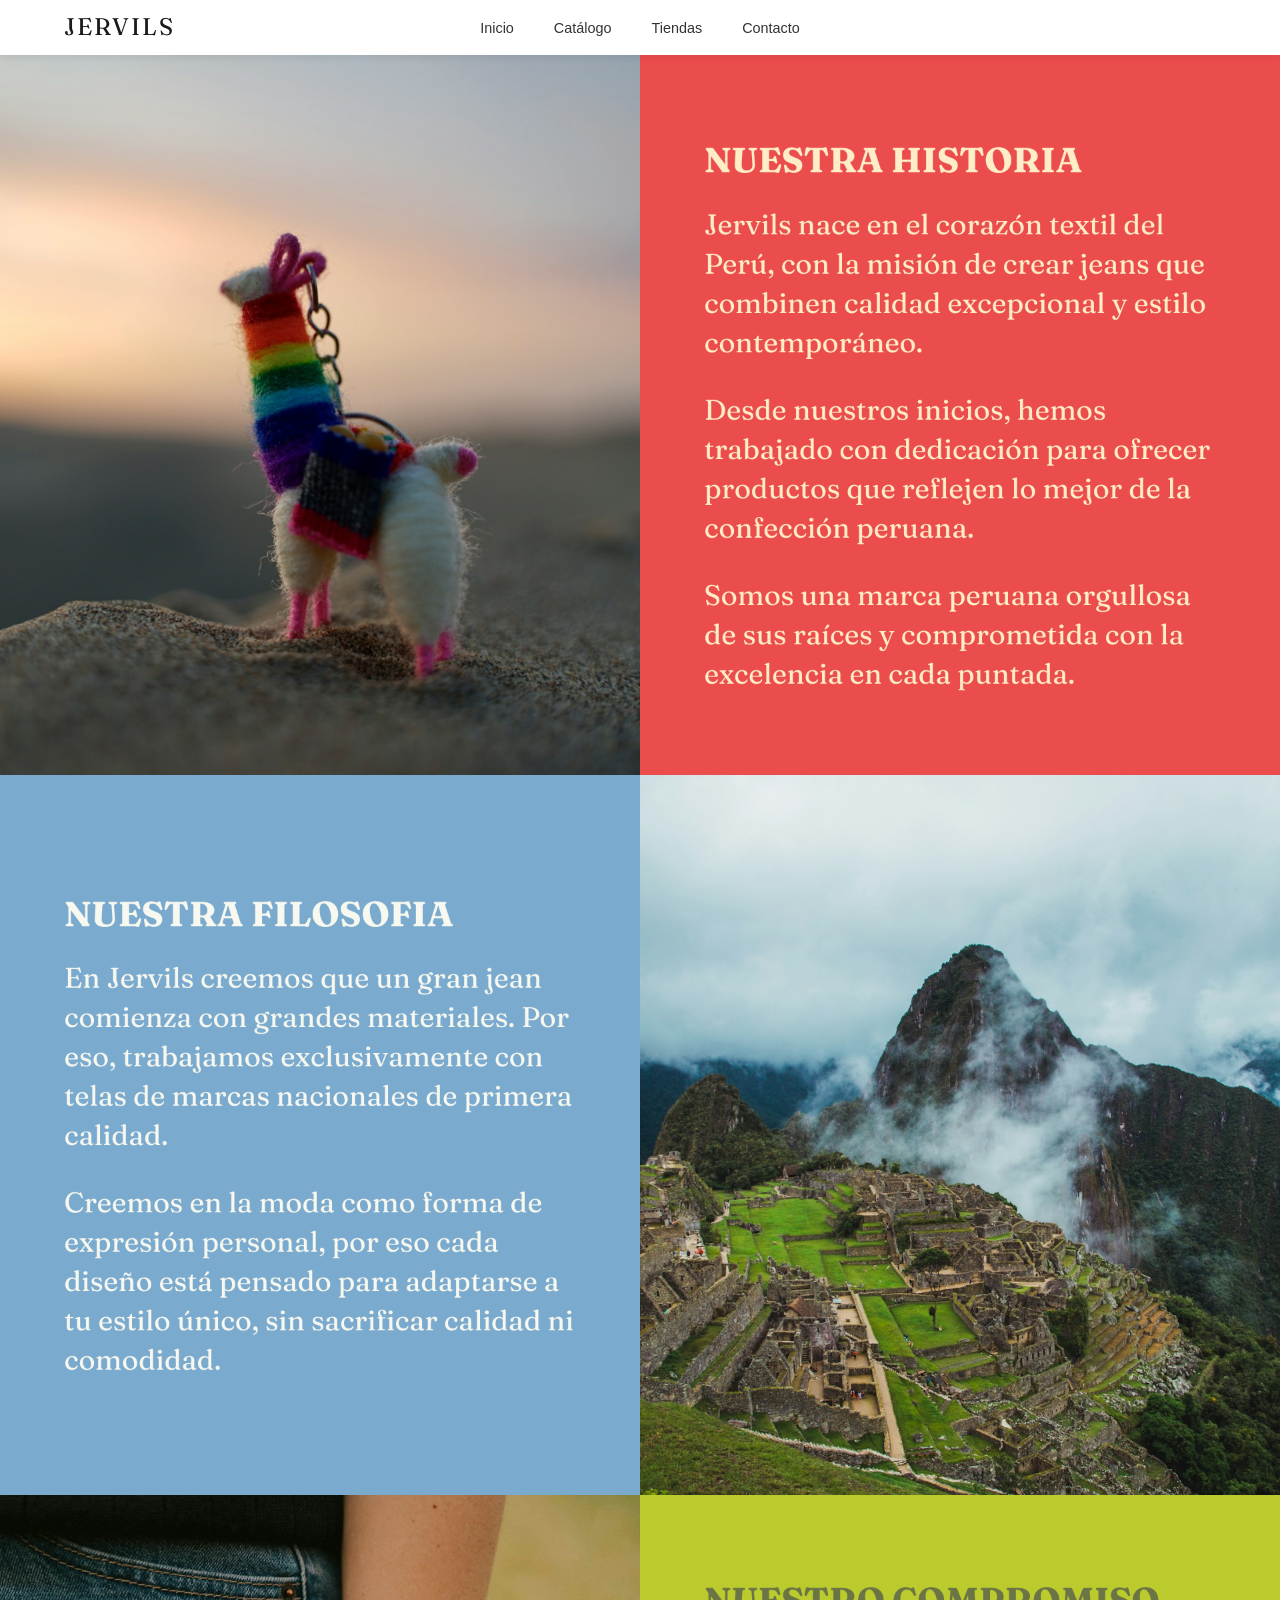
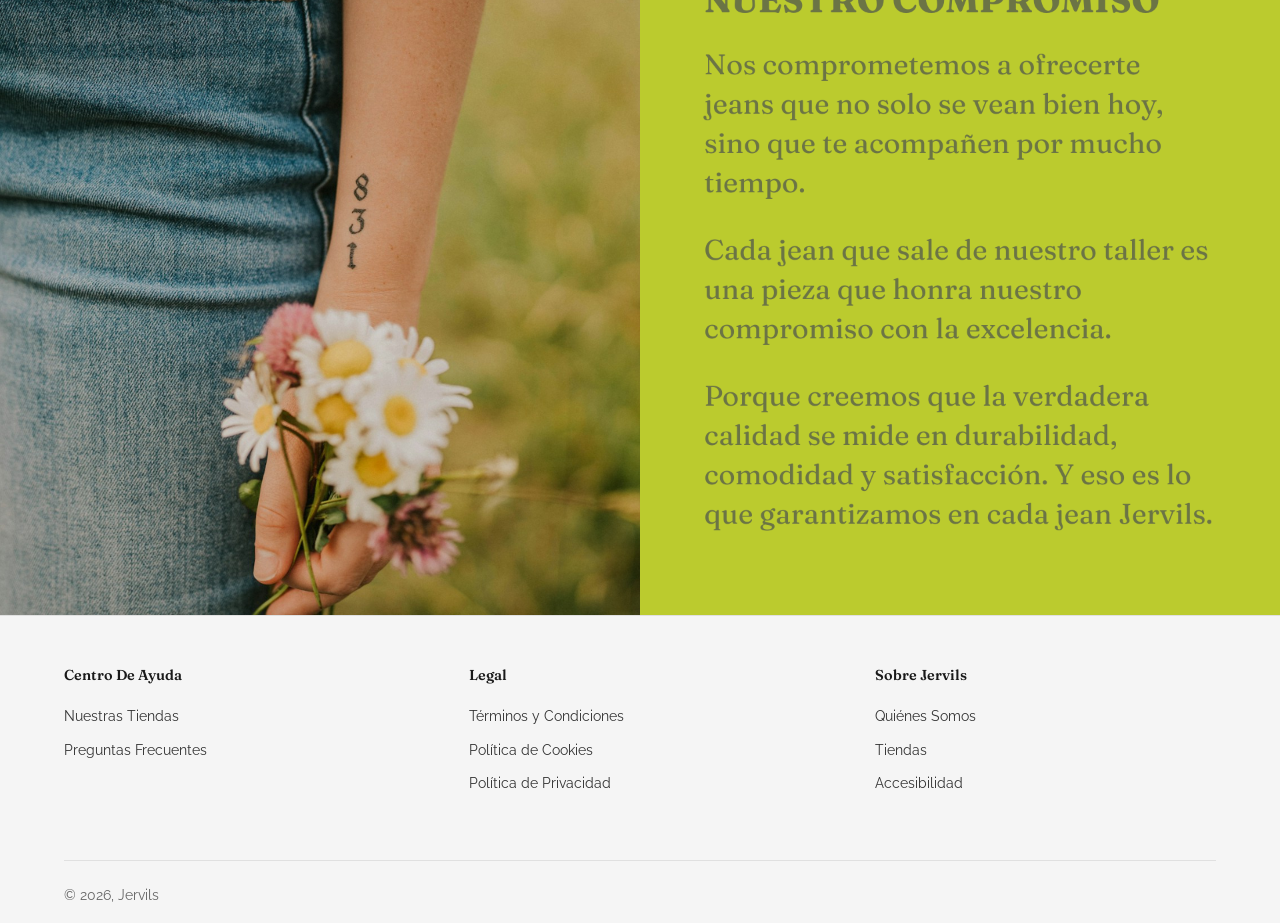
==== commit 9aa22501: "Versión final: Conflictos resueltos y código de VS Code conservado" ====
--- a/about.html
+++ b/about.html
@@ -1,125 +1,3 @@
-<<<<<<< HEAD
-<!DOCTYPE html>
-<html lang="es">
-<head>
-    <meta charset="UTF-8">
-    <meta name="viewport" content="width=device-width, initial-scale=1.0">
-    <meta name="description" content="Conoce Jervils - Nuestra historia en imágenes">
-    <title>Quiénes Somos | Jervils</title>
-    
-    <!-- Google Fonts -->
-    <link rel="preconnect" href="https://fonts.googleapis.com">
-    <link rel="preconnect" href="https://fonts.gstatic.com" crossorigin>
-    <link href="https://fonts.googleapis.com/css2?family=Fraunces:ital,opsz,wght@0,9..144,100..900;1,9..144,100..900&family=Raleway:ital,wght@0,100..900;1,100..900&display=swap" rel="stylesheet">
-    
-    <!-- Font Awesome -->
-    <link rel="stylesheet" href="https://cdnjs.cloudflare.com/ajax/libs/font-awesome/6.4.0/css/all.min.css">
-    
-    <!-- CSS -->
-    <link rel="stylesheet" href="styles.css">
-</head>
-<body>
-    <!-- HEADER -->
-    <header class="header" id="header">
-        <nav class="nav container">
-            <div class="nav__logo">
-                <a href="index.html">JERVILS</a>
-            </div>
-
-            <div class="nav__menu" id="nav-menu">
-                <ul class="nav__list">
-                    <li class="nav__item">
-                        <a href="index.html" class="nav__link">Inicio</a>
-                    </li>
-                    <li class="nav__item">
-                        <a href="catalogo.html" class="nav__link">Catálogo</a>
-                    </li>
-                    <li class="nav__item">
-                        <a href="tiendas.html" class="nav__link">Tiendas</a>
-                    </li>
-                    <li class="nav__item">
-                        <a href="index.html#contacto" class="nav__link">Contacto</a>
-                    </li>
-                </ul>
-                
-                <button class="nav__close" id="nav-close" aria-label="Cerrar menú">
-                    <i class="fa-solid fa-x"></i>
-                </button>
-            </div>
-            
-            <button class="nav__toggle" id="nav-toggle" aria-label="Abrir menú">
-               <i class="fa-solid fa-bars"></i>
-            </button>
-        </nav>
-    </header>
-
-    <main class="about-main">
-    <!-- IMAGEN 1 -->
-    <section class="about-image-section">
-        <img src="images/CC1seccion1.png" alt="Jervils - Nuestra Historia" class="about-image">
-    </section>
-
-    <!-- IMAGEN 2 -->
-    <section class="about-image-section">
-        <img src="images/CC2seccion2.png" alt="Jervils - Nuestra Filosofía" class="about-image">
-    </section>
-
-    <!-- IMAGEN 3 -->
-    <section class="about-image-section">
-        <img src="images/CC3seccion3.png" alt="Jervils - Nuestro Compromiso" class="about-image">
-    </section>
-</main>
-
-    <!-- FOOTER -->
-    <footer class="footer">
-        <div class="container">
-            <div class="footer__content">
-                <!-- Columna 1: Centro de Ayuda -->
-                <nav class="footer__section" aria-label="Centro de Ayuda">
-                    <h4 class="footer__title">Centro de Ayuda</h4>
-                    <ul class="footer__links">
-                        <li><a href="tiendas.html">Nuestras Tiendas</a></li>
-                        <li><a href="faq.html">Preguntas Frecuentes</a></li>
-                    </ul>
-                </nav>
-                
-                <!-- Columna 2: Legal -->
-                <nav class="footer__section" aria-label="Legal">
-                    <h4 class="footer__title">Legal</h4>
-                    <ul class="footer__links">
-                        <li><a href="#">Términos y Condiciones</a></li>
-                        <li><a href="#">Política de Cookies</a></li>
-                        <li><a href="#">Política de Privacidad</a></li>
-                    </ul>
-                </nav>
-                
-                <!-- Columna 3: Sobre Jervils -->
-                <nav class="footer__section" aria-label="Sobre Jervils">
-                    <h4 class="footer__title">Sobre Jervils</h4>
-                    <ul class="footer__links">
-                        <li><a href="about.html">Quiénes Somos</a></li>
-                        <li><a href="tiendas.html">Tiendas</a></li>
-                        <li><a href="#">Accesibilidad</a></li>
-                    </ul>
-                </nav>
-            </div>
-            
-            <!-- Footer Bottom -->
-            <div class="footer__bottom">
-                <div class="footer__bottom-right">
-                    <p>&copy; <time datetime="2026">2026</time>, Jervils</p>
-                </div>
-            </div>
-        </div>
-    </footer>
-
-    <a href="#header" class="scroll-top" id="scroll-top" aria-label="Volver arriba">
-        <i class="fas fa-arrow-up"></i>
-    </a>
-
-    <script src="script.js"></script>
-</body>
-=======
 <!DOCTYPE html>
 <html lang="es">
 <head>
@@ -244,5 +122,4 @@
 
     <script src="script.js" defer></script>
 </body>
->>>>>>> da911a1 (Commit inicial: Estructura web de Jervils con catálogo y tiendas)
 </html>
--- a/styles.css
+++ b/styles.css
@@ -1,1729 +1,3 @@
-<<<<<<< HEAD
-/* ========== VARIABLES CSS ========== */
-:root {
-    /* Colores principales */
-    --primary-color: #1a1a1a;
-    --secondary-color: #2c5f7d;
-    --accent-color: #d4a574;
-    --text-color: #333333;
-    --text-light: #666666;
-    --bg-color: #ffffff;
-    --bg-light: #f8f8f8;
-    --border-color: #e0e0e0;
-    
-    /* Tipografía */
-    --font-display: 'Fraunces', serif;
-    --font-body: 'Raleway', sans-serif;
-    
-    /* Tamaños de fuente */
-    --h1-size: 4rem;
-    --h2-size: 2.5rem;
-    --h3-size: 1.5rem;
-    --normal-size: 1rem;
-    --small-size: 0.875rem;
-    
-    /* Espaciados */
-    --header-height: 55px;
-    --section-padding: 5rem 0;
-    
-    /* Sombras */
-    --shadow-sm: 0 2px 8px rgba(0, 0, 0, 0.08);
-    --shadow-md: 0 4px 20px rgba(0, 0, 0, 0.12);
-    --shadow-lg: 0 8px 30px rgba(0, 0, 0, 0.15);
-    
-    /* Transiciones */
-    --transition: all 0.3s ease;
-}
-
-/* ========== RESET & BASE ========== */
-/* ========== CONFIGURACIÓN DE FUENTES ========== */
-
-/* Configuración base para texto del cuerpo - Raleway */
-body {
-    font-family: "Raleway", sans-serif;
-    font-optical-sizing: auto;
-    font-weight: 400;
-    font-style: normal;
-}
-
-/* Configuración para títulos - Fraunces */
-h1, h2, h3, h4, h5, h6,
-.hero__title,
-.section__title,
-.product__name,
-.footer__title,
-.stores-new__title {
-    font-family: "Fraunces", serif;
-    font-optical-sizing: auto;
-    font-weight: 600;
-    font-style: normal;
-    font-variation-settings:
-        "SOFT" 0,
-        "WONK" 0;
-}
-
-.nav__link {
-    font-family: "Raleway", sans-serif !important;
-    font-weight: 500;
-}
-
-/* Excepción: Logo mantiene fuente original */
-.nav__logo,
-.nav__logo a {
-    font-family: 'Crimson Pro', serif !important;
-}
-
-* {
-    margin: 0;
-    padding: 0;
-    box-sizing: border-box;
-}
-
-html {
-    scroll-behavior: smooth;
-}
-
-body {
-    font-family: var(--font-body);
-    font-size: var(--normal-size);
-    color: var(--text-color);
-    background-color: var(--bg-color);
-    line-height: 1.6;
-}
-
-a {
-    text-decoration: none;
-    color: inherit;
-}
-
-img {
-    max-width: 100%;
-    height: auto;
-    display: block;
-}
-
-ul {
-    list-style: none;
-}
-
-/* ========== UTILITIES ========== */
-.container {
-    max-width: 1200px;
-    margin: 0 auto;
-    padding: 0 1.5rem;
-}
-
-.section__header {
-    text-align: center;
-    margin-bottom: 3rem;
-}
-
-.section__title {
-    font-family: var(--font-display);
-    font-size: var(--h2-size);
-    font-weight: 600;
-    color: var(--primary-color);
-    margin-bottom: 1rem;
-    letter-spacing: 1px;
-}
-
-.section__subtitle {
-    font-size: 1.1rem;
-    color: var(--text-light);
-    font-weight: 300;
-}
-
-/* ========== HEADER ========== */
-.header {
-    position: relative;
-    top: 0;
-    left: 0;
-    width: 100%;
-    background-color: rgba(255, 255, 255, 0.98);
-    backdrop-filter: blur(10px);
-    box-shadow: var(--shadow-sm);
-    z-index: 100;
-    transition: var(--transition);
-    height: 55px;
-}
-
-.nav {
-    height: 55px;
-    display: grid;  /* CAMBIA de flex a grid */
-    grid-template-columns: 1fr auto 1fr;  /* AGREGA ESTO */
-    align-items: center;
-}
-
-.nav__logo a {
-    font-family: var(--font-display);
-    font-size: 1.5rem;  /* REDUCE el tamaño */
-    font-weight: 400;  /* CAMBIA de 700 a 400 (más delgado) */
-    color: var(--primary-color);
-    letter-spacing: 2px;  /* REDUCE de 3px a 2px */
-    transition: var(--transition);
-}
-
-.nav__logo a:hover {
-    color: var(--secondary-color);
-}
-
-.nav__list {
-    display: flex;
-    gap: 2.5rem;  /* O 2rem para más compacto */
-    align-items: center;
-    justify-content: center;  /* AGREGA ESTO */
-}
-
-.nav__link {
-    font-family: 'Helvetica Neue', Arial, sans-serif;  /* Fuente similar a FARM Rio */
-    font-size: 0.9rem;
-    font-weight: 400;  /* CAMBIA de 500 a 400 */
-    color: var(--text-color);
-    text-transform: none;  /* ELIMINA las mayúsculas */
-    letter-spacing: 0;  /* ELIMINA el espaciado */
-    transition: var(--transition);
-    position: relative;
-}
-
-.nav__link::after {
-    content: '';
-    position: absolute;
-    bottom: -5px;
-    left: 0;
-    width: 0;
-    height: 2px;
-    background-color: var(--secondary-color);
-    transition: var(--transition);
-}
-
-.nav__link:hover {
-    color: var(--secondary-color);
-}
-
-.nav__link:hover::after {
-    width: 100%;
-}
-
-.nav__toggle,
-.nav__close {
-    display: none;
-    font-size: 1.5rem;
-    cursor: pointer;
-    color: var(--primary-color);
-}
-
-/* ========== HERO SECTIONS ========== */
-.hero {
-    position: relative;
-    min-height: 800px;
-    display: flex;
-    align-items: center;
-    justify-content: center;
-    overflow: hidden;
-}
-
-/* Imagen de fondo */
-.hero__image {
-    position: absolute;
-    top: 0;
-    left: 0;
-    width: 100%;
-    height: 100%;
-    object-fit: cover; /* Sirve para cubrir todo el contenedor, se adapata a cualquier tipo de pantalla*/
-}
-
-/* Overlay oscuro sobre la imagen--eliminado */
-
-.hero__container {
-    position: relative;
-    z-index: 2;
-}
-
-.hero__content {
-    text-align: center;
-    color: white;
-    max-width: 700px;
-    margin: 0 auto;
-}
-
-.hero__title {
-    font-family: var(--font-display);
-    font-size: var(--h1-size);
-    font-weight: 700;
-    margin-bottom: 1.5rem;
-    line-height: 1.2;
-    letter-spacing: 2px;
-    animation: fadeInUp 0.8s ease;
-}
-
-.hero__description {
-    font-size: 1.25rem;
-    margin-bottom: 2.5rem;
-    line-height: 1.8;
-    font-weight: 300;
-    animation: fadeInUp 0.8s ease 0.2s both;
-}
-
-.hero__button {
-    display: inline-block;
-    padding: 1rem 3rem;
-    background-color: white;
-    color: var(--primary-color);
-    border-radius: 50px;
-    font-weight: 600;
-    text-transform: uppercase;
-    letter-spacing: 1px;
-    transition: var(--transition);
-    animation: fadeInUp 0.8s ease 0.4s both;
-}
-
-.hero__button:hover {
-    background-color: var(--accent-color);
-    color: white;
-    transform: translateY(-3px);
-    box-shadow: var(--shadow-lg);
-}
-
-/* ========== HERO SECTION CON 3 COLUMNAS ========== */
-.hero-columns {
-    padding: 3rem 0;
-    background-color: var(--bg-light);
-}
-
-.hero-columns__container {
-    display: grid;
-    grid-template-columns: repeat(3, 1fr);
-    gap: 1rem;
-    max-width: 100%;
-    padding: 0 1rem;
-    margin: 0 auto;
-}
-
-.hero-columns__item {
-    position: relative;
-    height: 500px;
-    overflow: hidden;
-    border-radius: 0;
-    cursor: pointer;
-    transition: var(--transition);
-}
-
-.hero-columns__item:hover {
-    transform: translateY(-5px);
-    box-shadow: var(--shadow-lg);
-}
-
-.hero-columns__bg {
-    width: 100%;
-    height: 100%;
-    object-fit: cover;
-    transition: transform 0.5s ease;
-}
-
-.hero-columns__item:hover .hero-columns__bg {
-    transform: scale(1.05);
-}
-
-.hero-columns__overlay {
-    position: absolute;
-    top: 0;
-    left: 0;
-    right: 0;
-    bottom: 0;
-    background: rgba(0, 0, 0, 0.3);
-    transition: var(--transition);
-}
-
-.hero-columns__item:hover .hero-columns__overlay {
-    background: rgba(0, 0, 0, 0.4);
-}
-
-.hero-columns__content {
-    position: absolute;
-    bottom: 2rem;
-    left: 2rem;
-    right: 2rem;
-    z-index: 2;
-    text-align: left;
-}
-
-.hero-columns__title {
-    font-family: var(--font-display);
-    font-size: 2.5rem;
-    font-weight: 600;
-    color: white;
-    margin-bottom: 1.5rem;
-    line-height: 1.2;
-    text-shadow: 0 2px 10px rgba(0, 0, 0, 0.3);
-}
-
-.hero-columns__button {
-    display: inline-block;
-    padding: 0.75rem 2rem;
-    background-color: white;
-    color: var(--primary-color);
-    border: none;
-    border-radius: 0;
-    font-weight: 600;
-    font-size: 0.9rem;
-    text-transform: capitalize;
-    transition: var(--transition);
-}
-
-.hero-columns__button:hover {
-    background-color: var(--accent-color);
-    color: white;
-}
-
-/* Responsive para Hero Columns */
-@media screen and (max-width: 968px) {
-    .hero-columns__container {
-        grid-template-columns: 1fr;
-        gap: 1.5rem;
-    }
-    
-    .hero-columns__item {
-        height: 400px;
-    }
-    
-    .hero-columns__title {
-        font-size: 2rem;
-    }
-}
-/* ========== CATÁLOGO ========== */
-.catalog {
-    padding-top: 3rem;
-    background-color: var(--bg-light);
-}
-.catalog .container {
-    max-width: 100%;  /* AGREGA ESTO */
-    padding: 0 1rem 1rem;  /* AGREGA ESTO - ajusta el margen lateral */
-}
-.catalog__grid {
-    display: grid;
-    grid-template-columns: repeat(4, 1fr);
-    gap: 1rem;  /* Espacio entre productos - ajusta según necesites */
-    max-width: none;  /* Sin límite de ancho */
-    margin: 0 auto;
-}
-
-.product__card {
-    background-color: white;
-    border-radius: 8px;
-    overflow: hidden;
-    transition: var(--transition);
-    cursor: pointer;
-}
-
-.product__card:hover {
-    transform: translateY(-10px);
-    box-shadow: var(--shadow-lg);
-}
-
-.product__image {
-    width: 100%;
-    height: auto;
-    min-height: 480px;
-    overflow: hidden;
-    position: relative;
-    background-color: var(--bg-light);
-}
-
-
-.product__image img {
-    width: 100%;
-    height: 100%;
-    object-fit: cover;
-    transition: var(--transition);
-}
-
-.product__card:hover .product__image img {
-    transform: scale(1.1);
-}
-
-.product__info {
-    padding: 1.5rem;
-    text-align: center;
-    background-color: white;  /* AGREGA ESTO */
-}
-
-.product__name {
-    font-family: var(--font-display);
-    font-size: var(--h3-size);
-    font-weight: 600;
-    margin-bottom: 0.5rem;
-    color: var(--primary-color);
-}
-
-.product__price {
-    font-size: 1.1rem;
-    font-weight: 600;
-    color: var(--secondary-color);
-}
-
-/* ========== TIENDAS ========== */
-.stores {
-    padding: var(--section-padding);
-    background-color: white;
-}
-
-.stores__content {
-    display: grid;
-    grid-template-columns: 1fr 1fr;
-    gap: 3rem;
-    align-items: start;
-}
-
-.stores__info {
-    display: flex;
-    flex-direction: column;
-    gap: 2rem;
-}
-
-.store__card {
-    display: flex;
-    gap: 1.5rem;
-    padding: 2rem;
-    background-color: var(--bg-light);
-    border-radius: 12px;
-    transition: var(--transition);
-}
-
-.store__card:hover {
-    box-shadow: var(--shadow-md);
-    transform: translateX(5px);
-}
-
-.store__icon {
-    flex-shrink: 0;
-    width: 50px;
-    height: 50px;
-    background-color: var(--secondary-color);
-    color: white;
-    border-radius: 50%;
-    display: flex;
-    align-items: center;
-    justify-content: center;
-    font-size: 1.5rem;
-}
-
-.store__details {
-    flex: 1;
-}
-
-.store__name {
-    font-family: var(--font-display);
-    font-size: 1.4rem;
-    font-weight: 600;
-    margin-bottom: 1rem;
-    color: var(--primary-color);
-}
-
-.store__address {
-    margin-bottom: 1rem;
-    color: var(--text-light);
-    line-height: 1.8;
-}
-
-.store__hours {
-    color: var(--text-color);
-    line-height: 1.8;
-}
-
-.store__hours strong {
-    color: var(--primary-color);
-}
-
-.stores__map {
-    position: sticky;
-    top: 100px;
-}
-
-.map {
-    width: 100%;
-    height: 500px;
-    border-radius: 12px;
-    overflow: hidden;
-    box-shadow: var(--shadow-md);
-}
-
-.map__placeholder {
-    width: 100%;
-    height: 100%;
-    background-color: var(--bg-light);
-    display: flex;
-    flex-direction: column;
-    align-items: center;
-    justify-content: center;
-    color: var(--text-light);
-    gap: 1rem;
-}
-
-.map__placeholder i {
-    font-size: 4rem;
-    opacity: 0.3;
-}
-
-/* ========== CONTACTO ========== */
-.contact {
-    padding: 4rem 0;
-    background-color: white;
-    border-top: 1px solid #e0e0e0;
-}
-
-.contact__simple {
-    display: flex;
-    justify-content: space-between;
-    align-items: center;
-    gap: 3rem;
-}
-
-.contact__info h2 {
-    font-family: var(--font-display);
-    font-size: 2rem;
-    margin-bottom: 0.5rem;
-    color: var(--primary-color);
-}
-
-.contact__info p {
-    color: var(--text-light);
-    font-size: 1rem;
-}
-
-.contact__actions {
-    display: flex;
-    gap: 1rem;
-}
-
-.contact__link {
-    display: inline-flex;
-    align-items: center;
-    gap: 0.5rem;
-    padding: 0.75rem 1.5rem;
-    background-color: white;
-    color: var(--primary-color);
-    border: 2px solid var(--primary-color);
-    border-radius: 4px;
-    font-weight: 600;
-    font-size: 0.9rem;
-    transition: var(--transition);
-}
-
-.contact__link:hover {
-    background-color: var(--primary-color);
-    color: white;
-}
-
-.contact__link i {
-    font-size: 1.1rem;
-}
-
-@media screen and (max-width: 968px) {
-    .contact__simple {
-        flex-direction: column;
-        text-align: center;
-    }
-    
-    .contact__actions {
-        flex-direction: column;
-        width: 100%;
-    }
-    
-    .contact__link {
-        width: 100%;
-        justify-content: center;
-    }
-}
-
-/* ========== FOOTER ========== */
-.footer {
-    background-color: #f5f5f5;
-    color: var(--text-color);
-    padding: 3rem 0 1rem;
-    border-top: 1px solid #e0e0e0;
-}
-
-.footer__content {
-    display: grid;
-    grid-template-columns: repeat(3, 1fr);
-    gap: 4rem;
-    margin-bottom: 2rem;
-    padding-bottom: 2rem;
-}
-
-.footer__title {
-    font-size: 0.9rem;
-    font-weight: 600;
-    margin-bottom: 1rem;
-    color: var(--primary-color);
-    text-transform: capitalize;
-}
-
-.footer__links {
-    display: flex;
-    flex-direction: column;
-    gap: 0.5rem;
-}
-
-.footer__links a {
-    color: var(--text-color);
-    font-size: 0.9rem;
-    transition: var(--transition);
-}
-
-.footer__links a:hover {
-    color: var(--secondary-color);
-}
-
-/* Sección destacada */
-.footer__highlight {
-    display: flex;
-    align-items: flex-start;
-    gap: 1rem;
-}
-
-.footer__badge {
-    flex-shrink: 0;
-    width: 50px;
-    height: 50px;
-    background-color: white;
-    border: 2px solid var(--primary-color);
-    border-radius: 50%;
-    display: flex;
-    align-items: center;
-    justify-content: center;
-    font-size: 1.5rem;
-    color: var(--primary-color);
-}
-
-.footer__highlight-text {
-    font-size: 0.85rem;
-    line-height: 1.6;
-}
-
-.footer__highlight-text strong {
-    display: block;
-    margin-bottom: 0.25rem;
-    color: var(--primary-color);
-}
-
-.footer__highlight-text a {
-    color: var(--text-color);
-    text-decoration: underline;
-    transition: var(--transition);
-}
-
-.footer__highlight-text a:hover {
-    color: var(--secondary-color);
-}
-
-/* Redes sociales */
-.footer__social {
-    display: flex;
-    gap: 0.75rem;
-}
-
-.footer__social-link {
-    width: 35px;
-    height: 35px;
-    background-color: white;
-    border: 1px solid #e0e0e0;
-    border-radius: 50%;
-    display: flex;
-    align-items: center;
-    justify-content: center;
-    transition: var(--transition);
-    color: var(--text-color);
-}
-
-.footer__social-link:hover {
-    background-color: var(--primary-color);
-    color: white;
-    border-color: var(--primary-color);
-}
-
-.footer__social-link i {
-    font-size: 1rem;
-}
-
-/* Footer bottom */
-.footer__bottom {
-    display: flex;
-    justify-content: space-between;
-    align-items: center;
-    padding-top: 1.5rem;
-    border-top: 1px solid #e0e0e0;
-    font-size: 0.85rem;
-    color: var(--text-light);
-}
-
-.footer__bottom-left {
-    display: flex;
-    gap: 1.5rem;
-}
-
-.footer__bottom-left a {
-    color: var(--text-light);
-    transition: var(--transition);
-}
-
-.footer__bottom-left a:hover {
-    color: var(--primary-color);
-}
-
-.footer__bottom-right p {
-    margin: 0;
-}
-
-/* Responsive Footer */
-@media screen and (max-width: 968px) {
-    .footer__content {
-        grid-template-columns: repeat(2, 1fr);
-        gap: 2rem;
-    }
-    
-    .footer__bottom {
-        flex-direction: column;
-        gap: 1rem;
-        text-align: center;
-    }
-    
-    .footer__bottom-left {
-        flex-direction: column;
-        gap: 0.5rem;
-    }
-}
-
-@media screen and (max-width: 576px) {
-    .footer__content {
-        grid-template-columns: 1fr;
-    }
-}
-
-/* ========== SCROLL TO TOP ========== */
-.scroll-top {
-    position: fixed;
-    bottom: 2rem;
-    right: 2rem;
-    width: 50px;
-    height: 50px;
-    background-color: var(--secondary-color);
-    color: white;
-    border-radius: 50%;
-    display: flex;
-    align-items: center;
-    justify-content: center;
-    box-shadow: var(--shadow-md);
-    opacity: 0;
-    visibility: hidden;
-    transition: var(--transition);
-    z-index: 999;
-}
-
-.scroll-top.show {
-    opacity: 1;
-    visibility: visible;
-}
-
-.scroll-top:hover {
-    background-color: var(--accent-color);
-    transform: translateY(-5px);
-}
-
-/* ========== ANIMACIONES ========== */
-@keyframes fadeInUp {
-    from {
-        opacity: 0;
-        transform: translateY(30px);
-    }
-    to {
-        opacity: 1;
-        transform: translateY(0);
-    }
-}
-
-/* ========== RESPONSIVE ========== */
-@media screen and (max-width: 968px) {
-    :root {
-        --h1-size: 3rem;
-        --h2-size: 2rem;
-    }
-    
-    .nav {
-        display: flex;
-        justify-content: space-between;
-        align-items: center;
-    }
-    
-    .nav__menu {
-        position: fixed;
-        top: 0;
-        right: -100%;
-        width: 70%;
-        height: 100vh;
-        background-color: white;
-        padding: 4rem 2rem;
-        transition: var(--transition);
-        box-shadow: var(--shadow-lg);
-        z-index: 99999;
-    }
-    
-    .nav__menu.show-menu {
-        right: 0;
-    }
-    
-    .nav__list {
-        flex-direction: column;
-        gap: 2rem;
-        position: static;
-        transform: none;
-        left: auto;
-        justify-content: flex-start;
-    }
-    
-    /* BOTONES DEL MENÚ */
-    .nav__toggle,
-    .nav__close {
-        display: flex;
-        align-items: center;
-        justify-content: center;
-        background: none;
-        border: none;
-        cursor: pointer;
-        width: 44px;
-        height: 44px;
-        padding: 0;
-        color: var(--primary-color);
-        font-size: 1.3rem;
-        transition: var(--transition);
-    }
-    
-    .nav__toggle {
-        z-index: 100000;
-    }
-    
-    /* Ocultar hamburguesa cuando menú abierto */
-    .nav__toggle.hide {
-        opacity: 0;
-        visibility: hidden;
-        pointer-events: none;
-    }
-    
-    /* X oculta por defecto */
-    .nav__close {
-        position: fixed;
-        top: 5.5px;
-        right: 1.5rem;
-        z-index: 100001;
-        opacity: 0;
-        visibility: hidden;
-        pointer-events: none;
-        transition: opacity 0.3s ease, visibility 0.3s ease;
-    }
-    
-    /* Mostrar X solo cuando menú abierto */
-    .nav__menu.show-menu .nav__close {
-        opacity: 1;
-        visibility: visible;
-        pointer-events: auto;
-    }
-    
-    .nav__toggle:hover,
-    .nav__close:hover {
-        color: var(--secondary-color);
-    }
-    
-    .stores__content {
-        grid-template-columns: 1fr;
-    }
-    
-    .stores__map {
-        position: static;
-    }
-    
-    .footer__content {
-        grid-template-columns: 1fr;
-        gap: 2rem;
-    }
-}
-
-@media screen and (max-width: 576px) {
-    :root {
-        --h1-size: 2.5rem;
-        --h2-size: 1.75rem;
-    }
-    
-    .hero {
-        min-height: 500px;
-    }
-    
-    .catalog__grid {
-        grid-template-columns: 1fr;
-    }
-    
-    .contact__methods {
-        flex-direction: column;
-    }
-    
-    .contact__button {
-        width: 100%;
-        justify-content: center;
-    }
-}
-    /* Responsive para catálogo 4 columnas */
-@media screen and (max-width: 968px) and (min-width: 577px) {
-    .catalog__grid {
-        grid-template-columns: repeat(2, 1fr);
-    }
-}
-
-@media screen and (max-width: 1200px) and (min-width: 969px) {
-    .catalog__grid {
-        grid-template-columns: repeat(3, 1fr);
-    }
-}   
-/* ========== PÁGINA DE TIENDAS ========== */
-.hero-tiendas {
-    position: relative;
-    min-height: 400px;
-    display: flex;
-    align-items: center;
-    justify-content: center;
-}
-
-.hero-tiendas .hero__gradient {
-    position: absolute;
-    top: 0;
-    left: 0;
-    width: 100%;
-    height: 100%;
-    background: linear-gradient(135deg, #2c5f7d 0%, #1a1a1a 100%);
-    z-index: 0;
-}
-
-.hero-tiendas .hero__container {
-    position: relative;
-    z-index: 1;
-}
-
-.hero-tiendas .hero__content {
-    text-align: center;
-    color: white;
-}
-
-.stores-page {  
-    padding: 5rem 0;
-}
-
-.stores-page .stores__content {
-    gap: 4rem;
-}
-
-.store__actions {
-    display: flex;
-    gap: 1rem;
-    margin-top: 1.5rem;
-}
-
-.store__button {
-    display: inline-flex;
-    align-items: center;
-    gap: 0.5rem;
-    padding: 0.75rem 1.5rem;
-    background-color: var(--secondary-color);
-    color: white;
-    border-radius: 4px;
-    font-weight: 500;
-    font-size: 0.9rem;
-    transition: var(--transition);
-}
-
-.store__button:hover {
-    background-color: var(--primary-color);
-    transform: translateY(-2px);
-}
-
-.store__button i {
-    font-size: 1.1rem;
-}
-/* ========== PÁGINA DE CATÁLOGO - FILTROS CORREGIDOS ========== */
-
-.catalog-page {
-    padding: 0rem;
-}
-
-/* Filtros avanzados */
-.catalog__filters-advanced {
-    display: flex;
-    align-items: center;
-    gap: 0;
-    padding: 1rem;
-    margin-left: 8rem;
-}
-
-.filters__label {
-    font-weight: 400;
-    color: var(--text-color);
-    font-size: 0.95rem;
-    margin-right: 1.5rem;
-}
-
-.filter__group {
-    position: relative;
-}
-
-.filter__dropdown {
-    display: flex;
-    align-items: center;
-    gap: 0.5rem;
-    padding: 0.75rem 1.5rem;
-    background-color: white;
-    border: 1px solid var(--border-color);
-    border-radius: 4px; /* CAMBIADO: Todos tienen border-radius */
-    cursor: pointer;
-    font-size: 0.9rem;
-    color: var(--text-color);
-    transition: var(--transition);
-    min-width: auto;
-    justify-content: space-between;
-    font-weight: 400;
-    white-space: nowrap;
-}
-
-/* Separación entre filtros */
-.filter__group + .filter__group {
-    margin-left: 1rem; /* Espaciado entre el filtro de Talla y Ordenar por */
-}
-
-.filter__dropdown:hover {
-    background-color: var(--bg-light);
-}
-
-.filter__dropdown.active {
-    background-color: white;
-    border-color: var(--secondary-color); /* AÑADIDO: Indicador visual cuando está activo */
-}
-
-.filter__dropdown i {
-    font-size: 0.75rem;
-    transition: var(--transition);
-    color: var(--text-light);
-}
-
-.filter__dropdown.active i {
-    transform: rotate(180deg);
-}
-
-.filter__dropdown-menu {
-    position: absolute;
-    top: calc(100% + 5px);
-    left: 0;
-    background-color: white;
-    border: 1px solid var(--border-color);
-    border-radius: 4px;
-    box-shadow: var(--shadow-md);
-    padding: 0.75rem;
-    min-width: 180px;
-    display: none;
-    flex-direction: column;
-    gap: 0.5rem;
-    z-index: 100;
-}
-
-.filter__dropdown.active + .filter__dropdown-menu {
-    display: flex;
-}
-
-.filter__dropdown-menu label {
-    display: flex;
-    align-items: center;
-    gap: 0.5rem;
-    padding: 0.5rem;
-    cursor: pointer;
-    transition: var(--transition);
-    border-radius: 4px;
-    font-size: 0.9rem;
-}
-
-.filter__dropdown-menu label:hover {
-    background-color: var(--bg-light);
-}
-
-.filter__dropdown-menu input[type="checkbox"],
-.filter__dropdown-menu input[type="radio"] {
-    cursor: pointer;
-    width: 16px;
-    height: 16px;
-}
-
-.product__card.hide {
-    display: none;
-}
-
-/* Responsive filtros avanzados */
-@media screen and (max-width: 968px) {
-    .catalog__filters-advanced {
-        flex-wrap: wrap;
-        gap: 1rem;
-        margin-left: 1rem; /* REDUCIDO: margen más razonable en tablet */
-    }
-    
-    /* Ya no necesitamos estas reglas porque todos los filtros tienen border completo */
-    .filter__group + .filter__group {
-        margin-left: 0; /* Resetear el margen en móvil */
-    }
-}
-
-@media screen and (max-width: 576px) {
-    .catalog__filters-advanced {
-        flex-direction: column;
-        align-items: stretch;
-        gap: 0.5rem;
-        margin-left: 0; /* ELIMINADO: sin margen en móvil */
-        padding: 1rem 1rem;
-    }
-    
-    .filters__label {
-        text-align: center;
-        margin-right: 0;
-        margin-bottom: 0.5rem;
-    }
-    
-    .filter__dropdown-menu {
-        width: 100%;
-    }
-}
-/* ========== PÁGINA DE TIENDAS - DISEÑO FINAL CORREGIDO ========== */
-
-.container_2Columns {
-    margin: 0 auto;
-    padding: 0 1.5rem;
-}
-
-.stores-new {
-    padding: 2rem 0;
-    background-color: var(--bg-light);
-}
-
-/* Título que abarca todo el ancho - FUERA del grid */
-.stores-new__title {
-    font-family: var(--font-display);
-    font-size: 2.5rem;
-    font-weight: 600;
-    color: var(--primary-color);
-    margin-bottom: 2rem;
-    letter-spacing: 1px;
-}
-
-/* Grid de 2 columnas - Ambas empiezan a la misma altura */
-.stores-new__grid {
-    display: grid;
-    grid-template-columns: 1fr 1fr;
-    gap: 4rem;
-    align-items: start; /* Importante: ambas empiezan arriba */
-}
-
-/* ===== COLUMNA IZQUIERDA ===== */
-.stores-new__left {
-    /* Sin sticky - estático */
-    display: flex;
-    flex-direction: column;
-    gap: 2rem;
-}
-
-/* ========== INFORMACIÓN DIRECTA ========== */
-
-.store-info-direct {
-    background-color: white;
-    border-radius: 8px;
-    box-shadow: var(--shadow-md);
-    padding: 2rem;
-}
-
-.store-info__header {
-    display: flex;
-    align-items: center;
-    gap: 1rem;
-    margin-bottom: 2rem;
-    padding-bottom: 1.5rem;
-    border-bottom: 2px solid var(--border-color);
-}
-
-.store-info__header i {
-    font-size: 1.5rem;
-    color: var(--secondary-color);
-    flex-shrink: 0;
-}
-
-.store-info__header h3 {
-    font-family: var(--font-display);
-    font-size: 1.75rem;
-    font-weight: 600;
-    color: var(--primary-color);
-    margin: 0;
-    flex-shrink: 0;
-}
-
-.store-info__row {
-    margin-bottom: 0;
-}
-
-.store-info__column {
-    display: flex;
-    flex-direction: column;
-}
-
-.store-info__label {
-    font-family: var(--font-body);
-    font-size: 0.9rem;
-    font-weight: 600;
-    color: var(--secondary-color);
-    text-transform: uppercase;
-    letter-spacing: 0.5px;
-    margin-bottom: 0.75rem;
-}
-
-.store-info__address {
-    font-style: normal;
-    font-size: 1rem;
-    line-height: 1.8;
-    color: var(--text-color);
-    margin: 0;
-}
-
-/* ========== MAPA ========== */
-
-.store-map {
-    margin: 0;
-}
-
-.store-map__container {
-    width: 100%;
-    height: 300px;
-    border-radius: 8px;
-    overflow: hidden;
-    margin-bottom: 1rem;
-    box-shadow: var(--shadow-md);
-}
-
-.store-map__container iframe {
-    width: 100%;
-    height: 100%;
-    border: none;
-}
-
-.store-map__directions {
-    display: inline-flex;
-    align-items: center;
-    gap: 0.5rem;
-    padding: 0.75rem 1.5rem;
-    background-color: white;
-    border: 2px solid var(--secondary-color);
-    color: var(--secondary-color);
-    border-radius: 50px;
-    font-weight: 500;
-    transition: var(--transition);
-}
-
-.store-map__directions:hover {
-    background-color: var(--secondary-color);
-    color: white;
-    transform: translateY(-2px);
-}
-
-/* ===== COLUMNA DERECHA ===== */
-.stores-new__right {
-    /* Sin sticky - estático */
-    /* Altura automática para igualar con la izquierda */
-}
-
-.stores-new__image-container {
-    position: relative;
-    border-radius: 12px;
-    overflow: hidden;
-    box-shadow: var(--shadow-lg);
-    /* CLAVE: Calcula la altura total de la columna izquierda */
-    /* Tarjeta blanca + gap + mapa = altura aprox */
-    height: 100%;
-    min-height: 600px; /* Ajusta según necesites */
-}
-
-.stores-new__image {
-    width: 100%;
-    height: 100%;
-    object-fit: cover;
-    transition: transform 0.5s ease;
-}
-
-.stores-new__image-container:hover .stores-new__image {
-    transform: scale(1.05);
-}
-
-.stores-new__image-overlay {
-    position: absolute;
-    bottom: 0;
-    left: 0;
-    right: 0;
-    background: linear-gradient(to top, rgba(0,0,0,0.7) 0%, transparent 100%);
-    padding: 2.5rem;
-    opacity: 1;
-    transition: var(--transition);
-}
-
-.stores-new__image-text h3 {
-    font-family: var(--font-display);
-    font-size: 2rem;
-    font-weight: 600;
-    color: white;
-    margin-bottom: 0.5rem;
-}
-
-.stores-new__image-text p {
-    color: rgba(255, 255, 255, 0.9);
-    font-size: 1.1rem;
-}
-
-/* ========== RESPONSIVE ========== */
-
-/* Tablet */
-@media screen and (max-width: 968px) {
-    .stores-new__grid {
-        grid-template-columns: 1fr;
-        gap: 3rem;
-    }
-
-    .stores-new__title {
-        font-size: 2rem;
-    }
-
-    .stores-new__image-container {
-        height: 400px;
-        min-height: auto;
-    }
-}
-
-/* Móvil */
-@media screen and (max-width: 576px) {
-    .stores-new {
-        padding: 3rem 0;
-    }
-
-    .stores-new__title {
-        font-size: 1.75rem;
-        margin-bottom: 1.5rem;
-    }
-
-    .store-info-direct {
-        padding: 1.5rem;
-    }
-
-    .store-info__header {
-        flex-direction: row;
-        align-items: center;
-        gap: 0.75rem;
-        margin-bottom: 1.5rem;
-        padding-bottom: 1rem;
-    }
-
-    .store-info__header i {
-        font-size: 1.25rem;
-    }
-
-    .store-info__header h3 {
-        font-size: 1.25rem;
-    }
-
-    .store-map__container {
-        height: 250px;
-    }
-
-    .stores-new__image-container {
-        height: 300px;
-    }
-
-    .stores-new__image-text h3 {
-        font-size: 1.5rem;
-    }
-
-    
-}
-/* ========== PÁGINA DE FAQ - PREGUNTAS FRECUENTES ========== */
-
-/* Hero simple - Solo texto, sin imagen */
-.faq-hero {
-    padding: 4rem 0 2rem 0;
-    margin-top: 80px;
-}
-
-.faq-hero__content {
-    text-align: center;
-    max-width: 700px;
-    margin: 0 auto;
-}
-
-.faq-hero__title {
-    font-family: var(--font-display);
-    font-size: 3rem;
-    font-weight: 700;
-    color: var(--primary-color);
-    margin-bottom: 1rem;
-}
-
-.faq-hero__description {
-    font-family: var(--font-body);
-    font-size: 1.2rem;
-    color: var(--text-color);
-    font-weight: 400;
-}
-
-/* Sección FAQ */
-.faq {
-    padding: 4rem 0;
-    background-color: white;
-}
-
-.faq__container {
-    max-width: 800px;
-    margin: 0 auto;
-}
-
-/* Item de FAQ */
-.faq__item {
-    background-color: white;
-    border: 1px solid var(--border-color);
-    border-radius: 8px;
-    margin-bottom: 1.5rem;
-    overflow: hidden;
-    transition: var(--transition);
-}
-
-.faq__item:hover {
-    border-color: var(--secondary-color);
-    box-shadow: var(--shadow-sm);
-}
-
-.faq__item.active {
-    border-color: var(--secondary-color);
-    box-shadow: var(--shadow-md);
-}
-
-/* Pregunta (botón) */
-.faq__question {
-    width: 100%;
-    padding: 1.5rem 2rem;
-    background-color: white;
-    border: none;
-    display: flex;
-    justify-content: space-between;
-    align-items: center;
-    cursor: pointer;
-    transition: var(--transition);
-    text-align: left;
-}
-
-.faq__question:hover {
-    background-color: var(--bg-light);
-}
-
-.faq__question span {
-    font-family: var(--font-display);
-    font-size: 1.1rem;
-    font-weight: 600;
-    color: var(--primary-color);
-    padding-right: 1rem;
-}
-
-/* Icono de la pregunta */
-.faq__icon {
-    font-size: 1rem;
-    color: var(--secondary-color);
-    transition: transform 0.3s ease;
-    flex-shrink: 0;
-}
-
-/* Respuesta */
-.faq__answer {
-    max-height: 0;
-    overflow: hidden;
-    transition: max-height 0.4s ease;
-    background-color: white;
-}
-
-.faq__answer p {
-    padding: 0 2rem 1.5rem 2rem;
-    color: var(--text-color);
-    line-height: 1.8;
-    margin: 0;
-    font-family: var(--font-body);
-}
-
-.faq__answer ul {
-    padding: 0 2rem 1.5rem 4rem;
-    margin: 0;
-}
-
-.faq__answer li {
-    color: var(--text-color);
-    line-height: 1.8;
-    margin-bottom: 0.5rem;
-    font-family: var(--font-body);
-}
-
-.faq__answer strong {
-    color: var(--primary-color);
-    font-weight: 600;
-}
-
-/* CTA al final */
-.faq__cta {
-    background-color: var(--bg-light);
-    border-radius: 8px;
-    padding: 3rem 2rem;
-    text-align: center;
-    margin-top: 3rem;
-    border: 1px solid var(--border-color);
-}
-
-.faq__cta h3 {
-    font-family: var(--font-display);
-    font-size: 2rem;
-    color: var(--primary-color);
-    margin-bottom: 1rem;
-}
-
-.faq__cta p {
-    color: var(--text-color);
-    font-size: 1.1rem;
-    margin-bottom: 2rem;
-    font-family: var(--font-body);
-}
-
-.faq__button {
-    display: inline-flex;
-    align-items: center;
-    gap: 0.75rem;
-    padding: 1rem 2.5rem;
-    background-color: var(--secondary-color);
-    color: white;
-    border-radius: 50px;
-    font-weight: 600;
-    font-size: 1rem;
-    transition: var(--transition);
-    box-shadow: var(--shadow-sm);
-    font-family: var(--font-body);
-}
-
-.faq__button:hover {
-    background-color: var(--primary-color);
-    transform: translateY(-2px);
-    box-shadow: var(--shadow-md);
-}
-
-.faq__button i {
-    font-size: 1.1rem;
-}
-
-/* ========== RESPONSIVE ========== */
-
-/* Tablet */
-@media screen and (max-width: 768px) {
-    .faq-hero {
-        padding: 3rem 0 1.5rem 0;
-    }
-
-    .faq-hero__title {
-        font-size: 2.5rem;
-    }
-
-    .faq-hero__description {
-        font-size: 1.1rem;
-    }
-
-    .faq__question {
-        padding: 1.25rem 1.5rem;
-    }
-
-    .faq__question span {
-        font-size: 1rem;
-    }
-
-    .faq__answer p,
-    .faq__answer ul {
-        padding-left: 1.5rem;
-        padding-right: 1.5rem;
-    }
-
-    .faq__answer ul {
-        padding-left: 3rem;
-    }
-
-    .faq__cta {
-        padding: 2rem 1.5rem;
-    }
-
-    .faq__cta h3 {
-        font-size: 1.75rem;
-    }
-}
-
-/* Móvil */
-@media screen and (max-width: 576px) {
-    .faq-hero {
-        padding: 2.5rem 0 1.5rem 0;
-    }
-
-    .faq-hero__title {
-        font-size: 2rem;
-    }
-
-    .faq-hero__description {
-        font-size: 1rem;
-    }
-
-    .faq {
-        padding: 3rem 0;
-    }
-
-    .faq__item {
-        margin-bottom: 1rem;
-    }
-
-    .faq__question {
-        padding: 1rem;
-    }
-
-    .faq__question span {
-        font-size: 0.95rem;
-    }
-
-    .faq__answer p {
-        padding: 0 1rem 1rem 1rem;
-        font-size: 0.9rem;
-    }
-
-    .faq__answer ul {
-        padding: 0 1rem 1rem 2.5rem;
-        font-size: 0.9rem;
-    }
-
-    .faq__cta {
-        padding: 2rem 1rem;
-    }
-
-    .faq__cta h3 {
-        font-size: 1.5rem;
-    }
-
-    .faq__cta p {
-        font-size: 1rem;
-    }
-
-    .faq__button {
-        padding: 0.875rem 2rem;
-        font-size: 0.95rem;
-    }
-}
-=======
 /* ========== VARIABLES CSS ========== */
 :root {
     /* Colores principales */
@@ -3533,4 +1807,3 @@
         font-size: 0.95rem;
     }
 }
->>>>>>> da911a1 (Commit inicial: Estructura web de Jervils con catálogo y tiendas)
